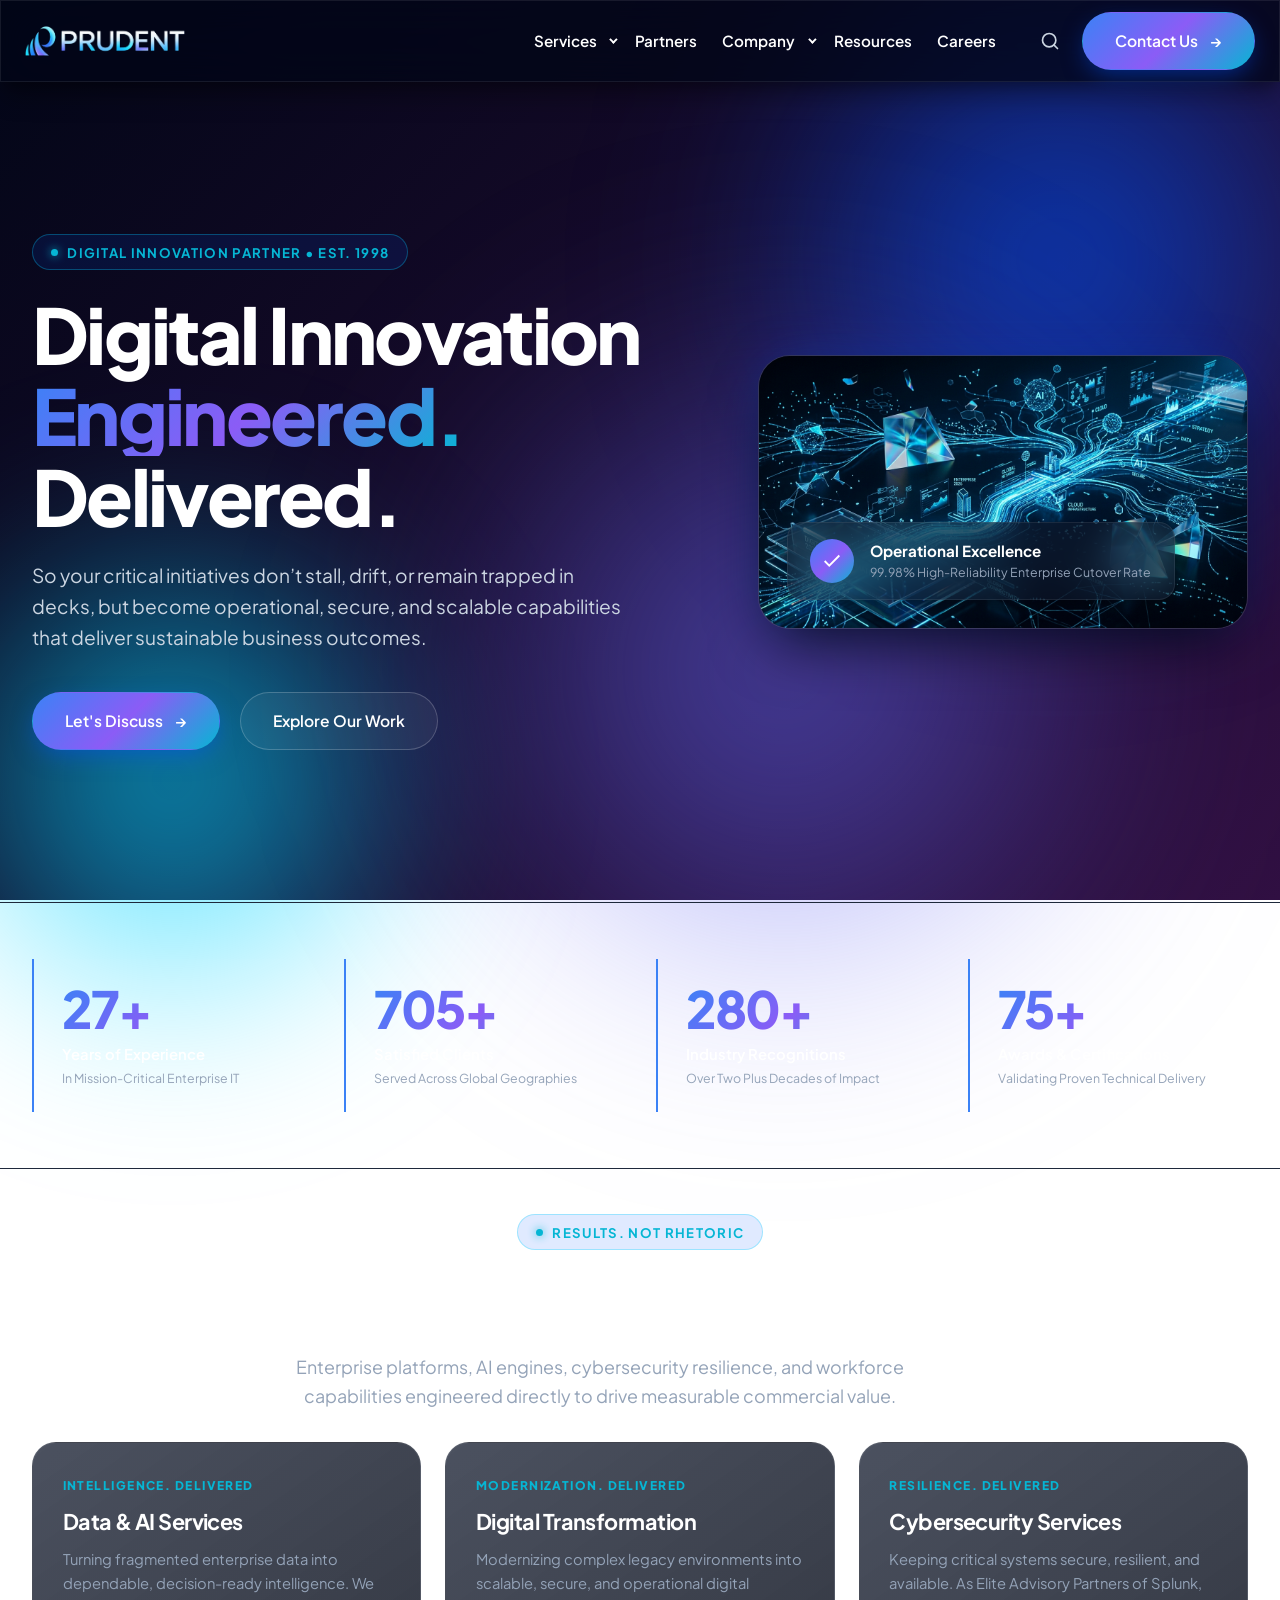
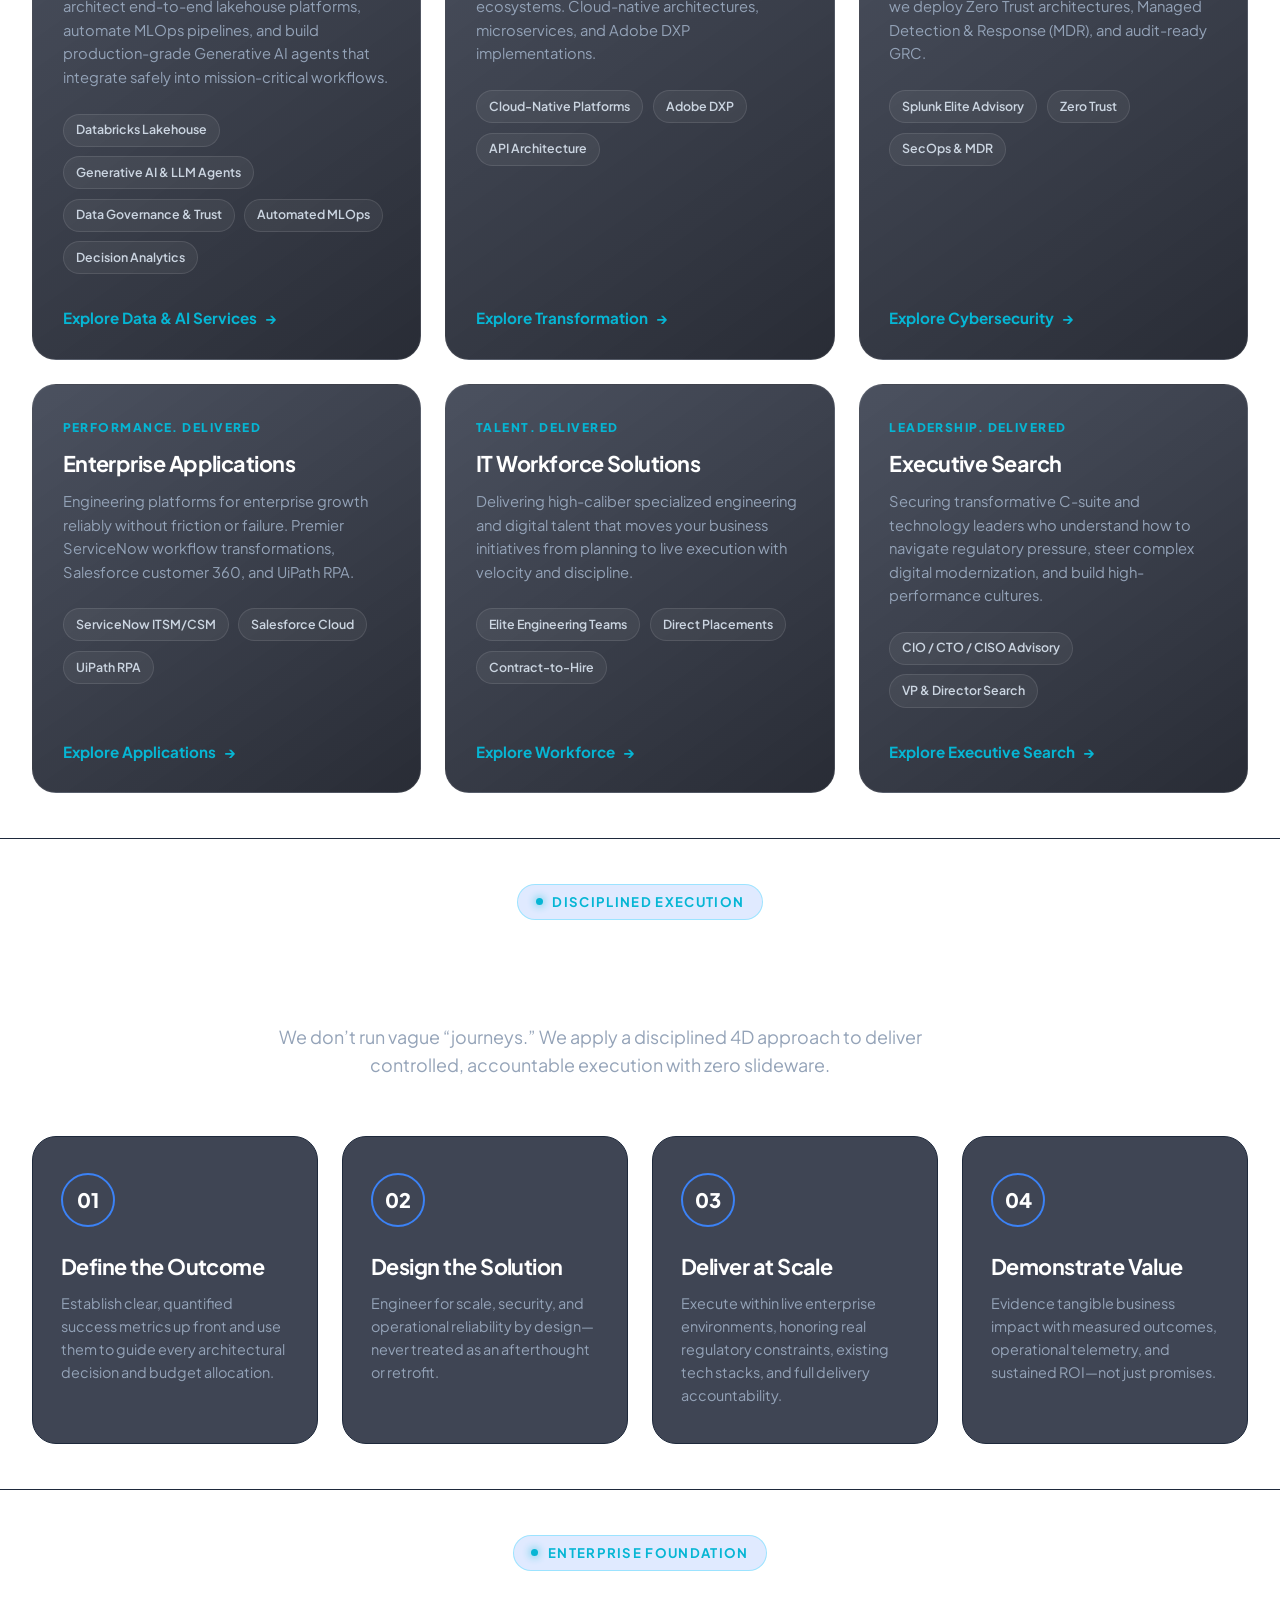
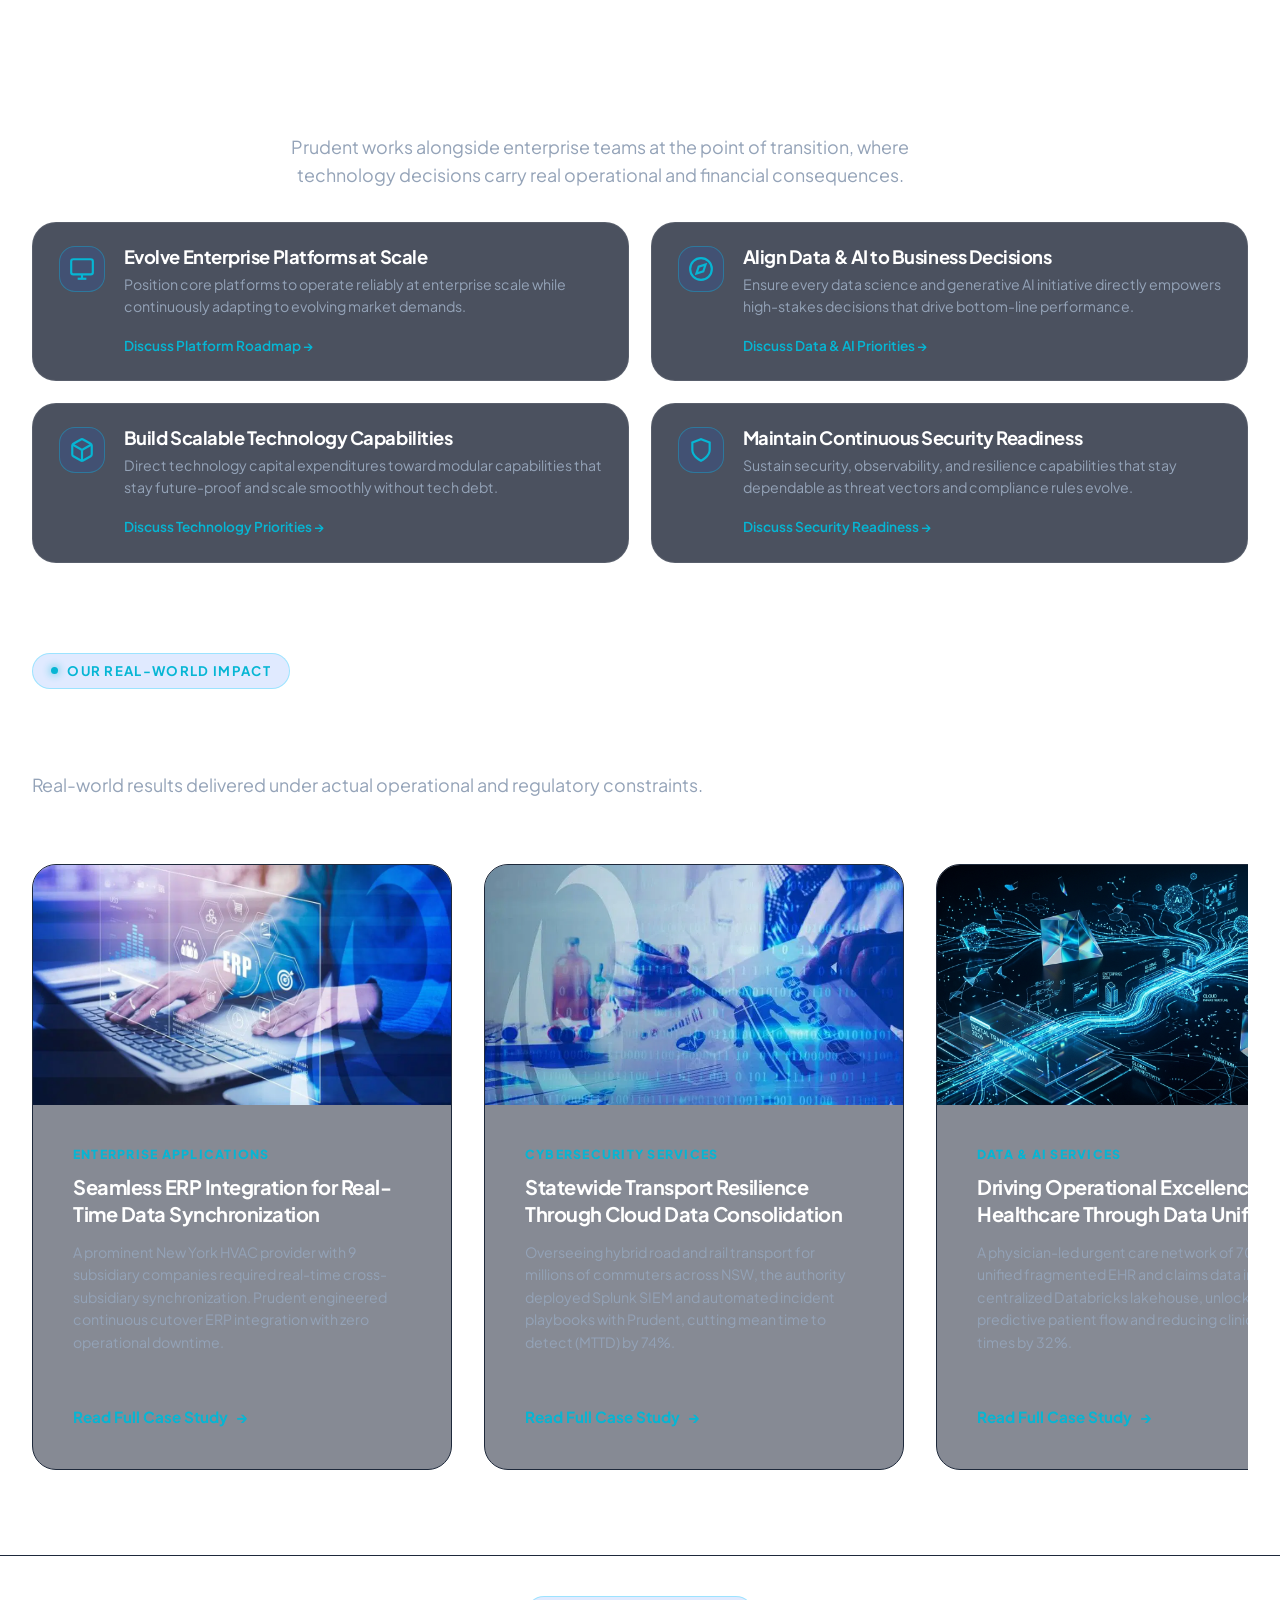
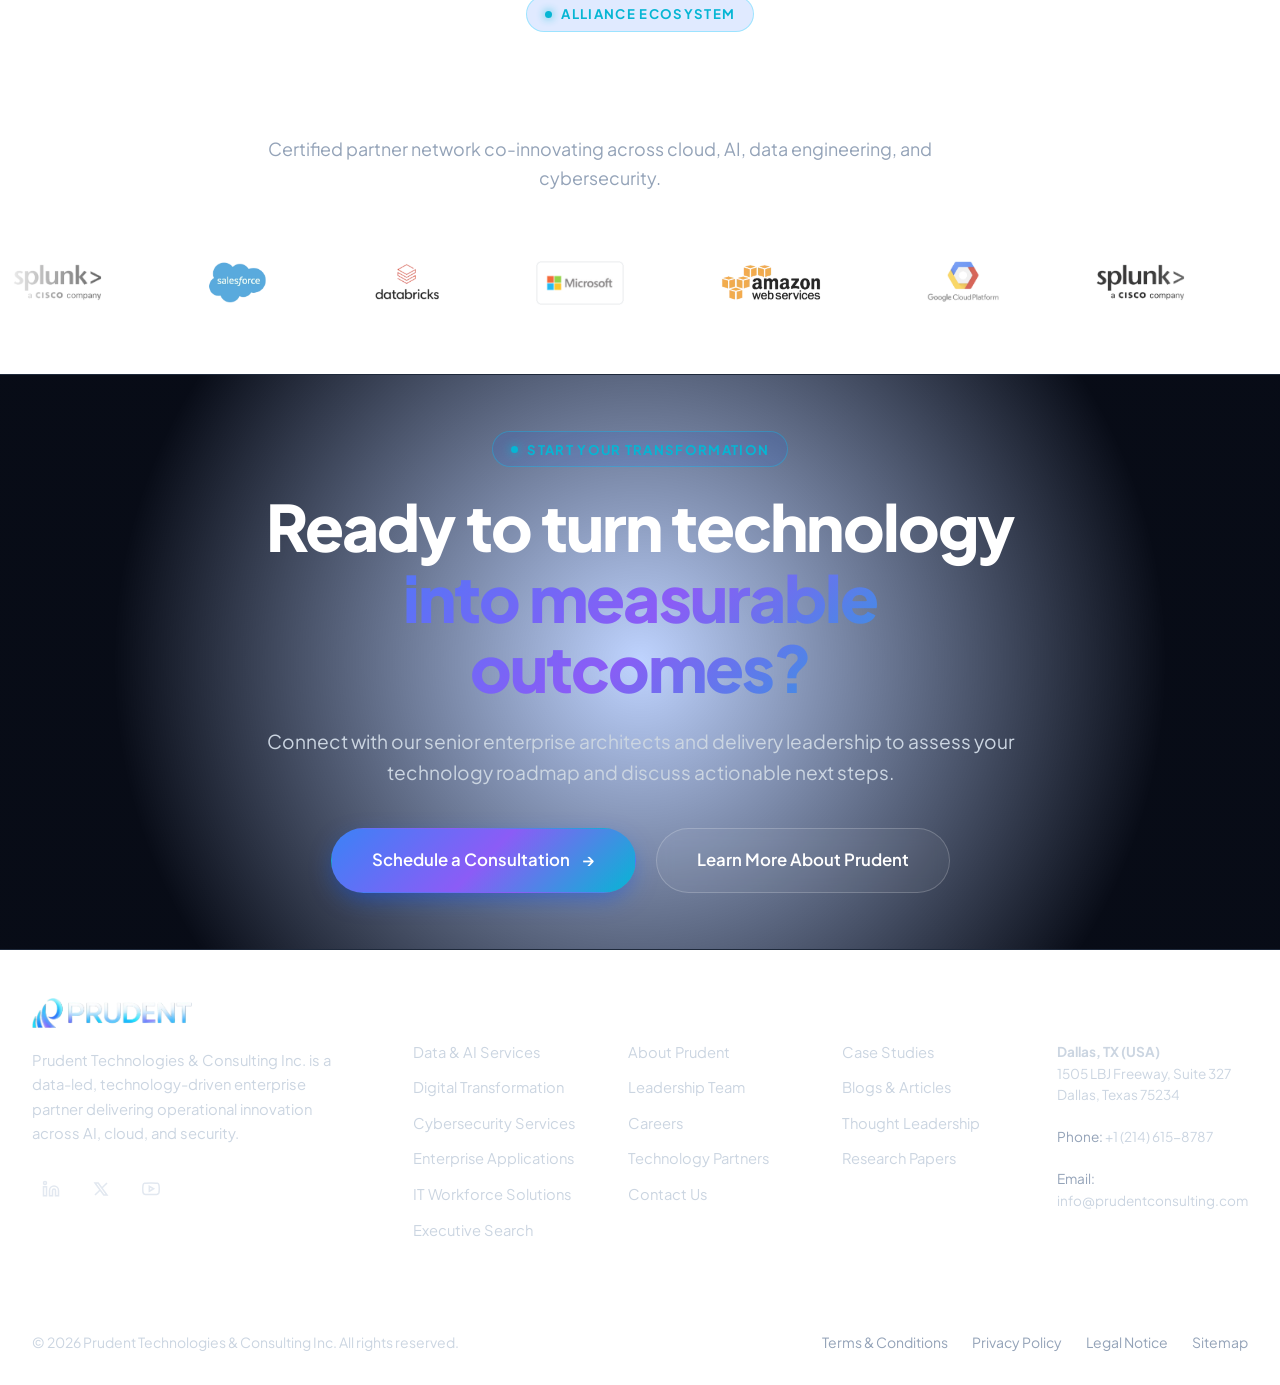
==== index.html @ d2e38973 "added filse" ====
<!DOCTYPE html>
<html lang="en">
<head>
  <meta charset="UTF-8">
  <meta name="viewport" content="width=device-width, initial-scale=1.0">
  <title>Prudent Technologies &amp; Consulting | Digital Innovation Engineered &amp; Delivered</title>
  <link rel="icon" type="image/x-icon" href="assets/images/favicon.ico">
  <meta name="description" content="Scale Data, AI, Cloud, and Cybersecurity with Prudent, your global enterprise digital innovation partner delivering operational results for 27+ years.">
  
  <!-- Stylesheets (Zero JavaScript) -->
  <link rel="stylesheet" href="css/style.css">
  <link rel="stylesheet" href="css/animations.css">
  <link rel="stylesheet" href="css/responsive.css">

</head>
<body>

  <!-- Hidden Checkbox for Mobile Navigation Toggle -->
  <input type="checkbox" id="mobile-nav-toggle" class="mobile-nav-toggle" aria-label="Toggle navigation">

  <!--
       HEADER NAVIGATION (STICKY + GLASSMORPHIC + MEGA MENUS)
       -->
  <header class="header-wrapper">
    <div class="container header-container">
      
      <!-- Brand Logo -->
      <a href="index.html" class="brand-logo" aria-label="Prudent Home">
        <img src="assets/images/prudent-logo-white.svg" alt="Prudent Technologies &amp; Consulting" width="160" height="38">
      </a>

      <!-- Desktop Nav & Mobile Drawer Container -->
      <div class="nav-menu-wrapper">
                <nav class="nav-menu" aria-label="Primary Navigation">
          <div class="nav-item nav-item-has-dropdown">
            <input type="checkbox" id="mobile-services-toggle" class="dropdown-toggle-input">
            <div class="nav-link-row">
              <a href="services.html" class="nav-link">Services</a>
              <label for="mobile-services-toggle" class="dropdown-caret-btn" aria-label="Toggle Services menu">
                <span class="caret"></span>
              </label>
            </div>
            <div class="mega-menu mega-menu-services">
              <div>
                <div class="mega-col-title">Core Disciplines</div>
                <div class="mega-list">
                  <a href="data-ai.html" class="mega-item-link">
                    <div class="mega-item-name">Data &amp; AI Services</div>
                    <div class="mega-item-desc">Decision intelligence, Databricks, and scalable GenAI.</div>
                  </a>
                  <a href="digital-transformation.html" class="mega-item-link">
                    <div class="mega-item-name">Digital Transformation</div>
                    <div class="mega-item-desc">Cloud-native engineering and modern experience platforms.</div>
                  </a>
                  <a href="cybersecurity.html" class="mega-item-link">
                    <div class="mega-item-name">Cybersecurity &amp; Resilience</div>
                    <div class="mega-item-desc">Zero Trust, MDR, and Elite Splunk Advisory.</div>
                  </a>
                </div>
              </div>

              <div>
                <div class="mega-col-title">Enterprise &amp; Talent</div>
                <div class="mega-list">
                  <a href="enterprise-applications.html" class="mega-item-link">
                    <div class="mega-item-name">Enterprise Applications</div>
                    <div class="mega-item-desc">ServiceNow, Salesforce, and UiPath RPA automation.</div>
                  </a>
                  <a href="workforce-solutions.html" class="mega-item-link">
                    <div class="mega-item-name">IT Workforce Solutions</div>
                    <div class="mega-item-desc">High-caliber specialized engineering teams.</div>
                  </a>
                  <a href="executive-search.html" class="mega-item-link">
                    <div class="mega-item-name">Executive Search</div>
                    <div class="mega-item-desc">C-suite and senior digital technology leadership.</div>
                  </a>
                </div>
              </div>

              <div>
                <div class="mega-col-title">Industry Solutions</div>
                <div class="mega-list">
                  <a href="case-studies.html" class="mega-item-link">
                    <div class="mega-item-name">Featured Case Studies</div>
                    <div class="mega-item-desc">Real-world results delivered across global enterprises.</div>
                  </a>
                </div>
              </div>
            </div>
          </div>

          <div class="nav-item">
            <a href="partners.html" class="nav-link">Partners</a>
          </div>

          <div class="nav-item nav-item-has-dropdown">
            <input type="checkbox" id="mobile-company-toggle" class="dropdown-toggle-input">
            <div class="nav-link-row">
              <a href="about.html" class="nav-link">Company</a>
              <label for="mobile-company-toggle" class="dropdown-caret-btn" aria-label="Toggle Company menu">
                <span class="caret"></span>
              </label>
            </div>
            <div class="mega-menu mega-menu-company">
              <div>
                <div class="mega-col-title">About Prudent</div>
                <div class="mega-list">
                  <a href="about.html" class="mega-item-link">
                    <div class="mega-item-name">Who We Are</div>
                      <div class="mega-item-desc">27+ years delivering digital innovation measured by outcomes.</div>
                  </a>
                  <a href="about.html#leadership" class="mega-item-link">
                    <div class="mega-item-name">Executive Leadership</div>
                      <div class="mega-item-desc">Meet the visionaries driving Prudent's global strategy.</div>
                  </a>
                </div>
              </div>
              <div>
                <div class="mega-col-title">Culture &amp; Reach</div>
                <div class="mega-list">
                  <a href="about.html#values" class="mega-item-link">
                    <div class="mega-item-name">Our Values</div>
                      <div class="mega-item-desc">Innovation, Inspire, and Impact across every engagement.</div>
                  </a>
                  <a href="about.html#locations" class="mega-item-link">
                    <div class="mega-item-name">Global Presence</div>
                      <div class="mega-item-desc">Offices in USA, India, Australia, and Singapore.</div>
                  </a>
                </div>
              </div>
            </div>
          </div>

          <div class="nav-item">
            <a href="resources.html" class="nav-link">Resources</a>
          </div>

          <div class="nav-item">
            <a href="careers.html" class="nav-link">Careers</a>
          </div>
        </nav>

        <!-- Right Side Nav Actions -->
        <div class="nav-actions">
          <a href="#search-modal" class="search-trigger-btn" aria-label="Open Search">
            <svg width="20" height="20" viewBox="0 0 24 24" fill="none" stroke="currentColor" stroke-width="2" stroke-linecap="round" stroke-linejoin="round">
              <circle cx="11" cy="11" r="8"></circle>
              <line x1="21" y1="21" x2="16.65" y2="16.65"></line>
            </svg>
          </a>
          <a href="contact.html" class="btn btn-primary">
            <span>Contact Us</span>
            <span class="arrow">&rarr;</span>
          </a>
        </div>
      </div>

      <!-- Mobile Controls (Search + Hamburger) -->
      <div class="mobile-controls">
        <a href="#search-modal" class="search-trigger-btn mobile-search-btn" aria-label="Open Search">
          <svg width="22" height="22" viewBox="0 0 24 24" fill="none" stroke="currentColor" stroke-width="2" stroke-linecap="round" stroke-linejoin="round">
            <circle cx="11" cy="11" r="8"></circle>
            <line x1="21" y1="21" x2="16.65" y2="16.65"></line>
          </svg>
        </a>
        <label for="mobile-nav-toggle" class="hamburger-label" aria-label="Open Mobile Menu">
          <span class="hamburger-bar"></span>
          <span class="hamburger-bar"></span>
          <span class="hamburger-bar"></span>
        </label>
      </div>

    </div>
  </header>

  <!--
       SEARCH OVERLAY MODAL (PURE CSS :target)
       -->
  <div id="search-modal" class="search-modal">
    <a href="#" class="search-modal-backdrop-close" aria-label="Close search"></a>
    <div class="search-modal-content">
      <a href="#" class="search-modal-close" aria-label="Close Search" title="Close Search">
        <svg viewBox="0 0 24 24" aria-hidden="true" focusable="false">
          <path d="M6 6L18 18M18 6L6 18"></path>
        </svg>
      </a>
      <div class="search-box-wrapper">
        <span class="search-icon-inside">
          <svg width="22" height="22" viewBox="0 0 24 24" fill="none" stroke="currentColor" stroke-width="2" stroke-linecap="round" stroke-linejoin="round">
            <circle cx="11" cy="11" r="8"></circle>
            <line x1="21" y1="21" x2="16.65" y2="16.65"></line>
          </svg>
        </span>
        <input type="text" class="search-input" placeholder="Search services, solutions, case studies, technologies..." autofocus>
      </div>

      <div class="search-tags-heading">Suggested Searches</div>
      <div class="search-pills">
        <a href="data-ai.html" class="search-pill">Generative AI &amp; LLMs</a>
        <a href="cybersecurity.html" class="search-pill">Zero Trust Architecture</a>
        <a href="partners.html" class="search-pill">Splunk Advisory</a>
        <a href="enterprise-applications.html" class="search-pill">ServiceNow Workflows</a>
        <a href="digital-transformation.html" class="search-pill">Cloud Modernization</a>
        <a href="partners.html" class="search-pill">Databricks Lakehouse</a>
        <a href="workforce-solutions.html" class="search-pill">Technology Staffing</a>
      </div>

      <div class="search-tags-heading">Direct Links</div>
      <div class="search-pills">
        <a href="about.html" class="search-pill">About Us</a>
        <a href="careers.html" class="search-pill">Open Roles</a>
        <a href="case-studies.html" class="search-pill">Client Case Studies</a>
        <a href="contact.html" class="search-pill">Contact Leadership</a>
      </div>
    </div>
  </div>

  <main>
    <!--
         HERO SECTION (CINEMATIC ENTERPRISE ENTRANCE)
         -->
    <section class="hero-section">
      <div class="hero-glow-1"></div>
      <div class="hero-glow-2"></div>
      <div class="hero-glow-3"></div>

      <div class="container hero-grid">
        <div class="hero-text-content">
          <div class="eyebrow-tag animate-fade-up delay-1">
            Digital Innovation Partner &bull; Est. 1998
          </div>

          <h1 class="display-title animate-fade-up delay-2 anim-fade-up">
            Digital Innovation <br>
            <span class="text-gradient">Engineered.</span> Delivered.
          </h1>

          <p class="hero-lead-text animate-fade-up delay-3">
            So your critical initiatives don’t stall, drift, or remain trapped in decks, but become operational, secure, and scalable capabilities that deliver sustainable business outcomes.
          </p>

          <div class="btn-group animate-fade-up delay-4">
            <a href="contact.html" class="btn btn-primary">
              <span>Let's Discuss</span>
              <span class="arrow">&rarr;</span>
            </a>
            <a href="case-studies.html" class="btn btn-secondary">
              <span>Explore Our Work</span>
            </a>
          </div>
        </div>

        <div class="hero-visual-frame animate-scale delay-5">
          <img src="assets/images/hero-ai-network.jpg" alt="Prudent Enterprise Digital Transformation Ecosystem" class="hero-visual-img animate-hero-bg">
          <div class="hero-badge-floating animate-float">
            <div class="hero-badge-icon">
              <svg width="22" height="22" viewBox="0 0 24 24" fill="none" stroke="currentColor" stroke-width="2">
                <polyline points="20 6 9 17 4 12"></polyline>
              </svg>
            </div>
            <div>
              <div class="hero-badge-title">Operational Excellence</div>
              <div class="hero-badge-sub">99.98% High-Reliability Enterprise Cutover Rate</div>
            </div>
          </div>
        </div>
      </div>
    </section>

    <!--
         STATISTICS & CREDIBILITY SECTION
         -->
    <section class="stats-section">
      <div class="container stats-grid">
        <div class="stat-card animate-fade-up delay-1">
          <div class="stat-number">27+</div>
          <div class="stat-label">Years of Experience</div>
          <div class="stat-sub">In Mission-Critical Enterprise IT</div>
        </div>

        <div class="stat-card animate-fade-up delay-2">
          <div class="stat-number">705+</div>
          <div class="stat-label">Satisfied Clients</div>
          <div class="stat-sub">Served Across Global Geographies</div>
        </div>

        <div class="stat-card animate-fade-up delay-3">
          <div class="stat-number">280+</div>
          <div class="stat-label">Industry Recognitions</div>
          <div class="stat-sub">Over Two Plus Decades of Impact</div>
        </div>

        <div class="stat-card animate-fade-up delay-4">
          <div class="stat-number">75+</div>
          <div class="stat-label">Awards &amp; Certifications</div>
          <div class="stat-sub">Validating Proven Technical Delivery</div>
        </div>
      </div>
    </section>

    <!--
         SERVICES BENTO SECTION ("RESULTS. NOT RHETORIC")
         -->
    <section class="section-padding services-section">
      <div class="container">
        <div class="section-header-centered">
          <div class="eyebrow-tag anim-fade-up">Results. Not Rhetoric</div>
          <h2 class="section-title anim-fade-up">What We Deliver</h2>
          <p class="section-subtitle anim-fade-up anim-delay-1">
            Enterprise platforms, AI engines, cybersecurity resilience, and workforce capabilities engineered directly to drive measurable commercial value.
          </p>
        </div>

        <div class="services-bento-grid">
          
          <article class="service-card scroll-reveal delay-1">
            <div>
              <div class="service-tag">Intelligence. Delivered</div>
              <h3 class="service-title">Data &amp; AI Services</h3>
              <p class="service-desc">
                Turning fragmented enterprise data into dependable, decision-ready intelligence. We architect end-to-end lakehouse platforms, automate MLOps pipelines, and build production-grade Generative AI agents that integrate safely into mission-critical workflows.
              </p>
              <div class="service-feature-list">
                <span class="service-pill">Databricks Lakehouse</span>
                <span class="service-pill">Generative AI &amp; LLM Agents</span>
                <span class="service-pill">Data Governance &amp; Trust</span>
                <span class="service-pill">Automated MLOps</span>
                <span class="service-pill">Decision Analytics</span>
              </div>
            </div>
            <a href="data-ai.html" class="service-link">
              <span>Explore Data &amp; AI Services</span>
              <span>&rarr;</span>
            </a>
          </article>

          <!-- Card 2: Digital Transformation -->
          <article class="service-card scroll-reveal delay-2">
            <div>
              <div class="service-tag">Modernization. Delivered</div>
              <h3 class="service-title">Digital Transformation</h3>
              <p class="service-desc">
                Modernizing complex legacy environments into scalable, secure, and operational digital ecosystems. Cloud-native architectures, microservices, and Adobe DXP implementations.
              </p>
              <div class="service-feature-list">
                <span class="service-pill">Cloud-Native Platforms</span>
                <span class="service-pill">Adobe DXP</span>
                <span class="service-pill">API Architecture</span>
              </div>
            </div>
            <a href="digital-transformation.html" class="service-link">
              <span>Explore Transformation</span>
              <span>&rarr;</span>
            </a>
          </article>

          <!-- Card 3: Cybersecurity Services -->
          <article class="service-card scroll-reveal delay-3">
            <div>
              <div class="service-tag">Resilience. Delivered</div>
              <h3 class="service-title">Cybersecurity Services</h3>
              <p class="service-desc">
                Keeping critical systems secure, resilient, and available. As Elite Advisory Partners of Splunk, we deploy Zero Trust architectures, Managed Detection &amp; Response (MDR), and audit-ready GRC.
              </p>
              <div class="service-feature-list">
                <span class="service-pill">Splunk Elite Advisory</span>
                <span class="service-pill">Zero Trust</span>
                <span class="service-pill">SecOps &amp; MDR</span>
              </div>
            </div>
            <a href="cybersecurity.html" class="service-link">
              <span>Explore Cybersecurity</span>
              <span>&rarr;</span>
            </a>
          </article>

          <!-- Card 4: Enterprise Applications -->
          <article class="service-card scroll-reveal delay-4">
            <div>
              <div class="service-tag">Performance. Delivered</div>
              <h3 class="service-title">Enterprise Applications</h3>
              <p class="service-desc">
                Engineering platforms for enterprise growth reliably without friction or failure. Premier ServiceNow workflow transformations, Salesforce customer 360, and UiPath RPA.
              </p>
              <div class="service-feature-list">
                <span class="service-pill">ServiceNow ITSM/CSM</span>
                <span class="service-pill">Salesforce Cloud</span>
                <span class="service-pill">UiPath RPA</span>
              </div>
            </div>
            <a href="enterprise-applications.html" class="service-link">
              <span>Explore Applications</span>
              <span>&rarr;</span>
            </a>
          </article>

          <!-- Card 5: IT Workforce Solutions -->
          <article class="service-card scroll-reveal delay-5">
            <div>
              <div class="service-tag">Talent. Delivered</div>
              <h3 class="service-title">IT Workforce Solutions</h3>
              <p class="service-desc">
                Delivering high-caliber specialized engineering and digital talent that moves your business initiatives from planning to live execution with velocity and discipline.
              </p>
              <div class="service-feature-list">
                <span class="service-pill">Elite Engineering Teams</span>
                <span class="service-pill">Direct Placements</span>
                <span class="service-pill">Contract-to-Hire</span>
              </div>
            </div>
            <a href="workforce-solutions.html" class="service-link">
              <span>Explore Workforce</span>
              <span>&rarr;</span>
            </a>
          </article>

          <!-- Card 6: Executive Search -->
          <article class="service-card scroll-reveal delay-6">
            <div>
              <div class="service-tag">Leadership. Delivered</div>
              <h3 class="service-title">Executive Search</h3>
              <p class="service-desc">
                Securing transformative C-suite and technology leaders who understand how to navigate regulatory pressure, steer complex digital modernization, and build high-performance cultures.
              </p>
              <div class="service-feature-list">
                <span class="service-pill">CIO / CTO / CISO Advisory</span>
                <span class="service-pill">VP &amp; Director Search</span>
              </div>
            </div>
            <a href="executive-search.html" class="service-link">
              <span>Explore Executive Search</span>
              <span>&rarr;</span>
            </a>
          </article>

        </div>
      </div>
    </section>

    <!--
         4D METHODOLOGY ("HOW WE WORK")
         -->
    <section class="section-padding methodology-section">
      <div class="container">
        <div class="section-header-centered">
          <div class="eyebrow-tag anim-fade-up">Disciplined Execution</div>
          <h2 class="section-title anim-fade-up">How We Work</h2>
          <p class="section-subtitle anim-fade-up anim-delay-1">
            We don’t run vague “journeys.” We apply a disciplined 4D approach to deliver controlled, accountable execution with zero slideware.
          </p>
        </div>

        <div class="methodology-container">

          <div class="method-card scroll-reveal delay-1">
            <div class="method-step-num">01</div>
            <h3 class="method-title">Define the Outcome</h3>
            <p class="method-desc">
              Establish clear, quantified success metrics up front and use them to guide every architectural decision and budget allocation.
            </p>
          </div>

          <div class="method-card scroll-reveal delay-2">
            <div class="method-step-num">02</div>
            <h3 class="method-title">Design the Solution</h3>
            <p class="method-desc">
              Engineer for scale, security, and operational reliability by design—never treated as an afterthought or retrofit.
            </p>
          </div>

          <div class="method-card scroll-reveal delay-3">
            <div class="method-step-num">03</div>
            <h3 class="method-title">Deliver at Scale</h3>
            <p class="method-desc">
              Execute within live enterprise environments, honoring real regulatory constraints, existing tech stacks, and full delivery accountability.
            </p>
          </div>

          <div class="method-card scroll-reveal delay-4">
            <div class="method-step-num">04</div>
            <h3 class="method-title">Demonstrate Value</h3>
            <p class="method-desc">
              Evidence tangible business impact with measured outcomes, operational telemetry, and sustained ROI—not just promises.
            </p>
          </div>
        </div>
      </div>
    </section>

    <!--
         WHO WE ARE / STRATEGIC CAPABILITIES
         -->
    <section class="section-padding pillars-section">
      <div class="container">
        <div class="section-header-centered">
          <div class="eyebrow-tag anim-fade-up">Enterprise Foundation</div>
          <h2 class="section-title anim-fade-up">Technology That Moves Business Forward</h2>
          <p class="section-subtitle anim-fade-up anim-delay-1">
            Prudent works alongside enterprise teams at the point of transition, where technology decisions carry real operational and financial consequences.
          </p>
        </div>

        <div class="pillars-grid">
          <div class="pillar-card scroll-reveal delay-1">
            <div class="pillar-icon-box anim-float">
              <svg width="26" height="26" viewBox="0 0 24 24" fill="none" stroke="currentColor" stroke-width="2">
                <rect x="2" y="3" width="20" height="14" rx="2" ry="2"></rect>
                <line x1="8" y1="21" x2="16" y2="21"></line>
                <line x1="12" y1="17" x2="12" y2="21"></line>
              </svg>
            </div>
            <div class="pillar-content">
              <h3>Evolve Enterprise Platforms at Scale</h3>
              <p>Position core platforms to operate reliably at enterprise scale while continuously adapting to evolving market demands.</p>
              <a href="enterprise-applications.html" class="pillar-link">Discuss Platform Roadmap &rarr;</a>
            </div>
          </div>

          <div class="pillar-card scroll-reveal delay-2">
            <div class="pillar-icon-box anim-float">
              <svg width="26" height="26" viewBox="0 0 24 24" fill="none" stroke="currentColor" stroke-width="2">
                <circle cx="12" cy="12" r="10"></circle>
                <polygon points="16.24 7.76 14.12 14.12 7.76 16.24 9.88 9.88 16.24 7.76"></polygon>
              </svg>
            </div>
            <div class="pillar-content">
              <h3>Align Data &amp; AI to Business Decisions</h3>
              <p>Ensure every data science and generative AI initiative directly empowers high-stakes decisions that drive bottom-line performance.</p>
              <a href="data-ai.html" class="pillar-link">Discuss Data &amp; AI Priorities &rarr;</a>
            </div>
          </div>

          <div class="pillar-card scroll-reveal delay-3">
            <div class="pillar-icon-box anim-float">
              <svg width="26" height="26" viewBox="0 0 24 24" fill="none" stroke="currentColor" stroke-width="2">
                <path d="M21 16V8a2 2 0 0 0-1-1.73l-7-4a2 2 0 0 0-2 0l-7 4A2 2 0 0 0 3 8v8a2 2 0 0 0 1 1.73l7 4a2 2 0 0 0 2 0l7-4A2 2 0 0 0 21 16z"></path>
                <polyline points="3.27 6.96 12 12.01 20.73 6.96"></polyline>
                <line x1="12" y1="22.08" x2="12" y2="12"></line>
              </svg>
            </div>
            <div class="pillar-content">
              <h3>Build Scalable Technology Capabilities</h3>
              <p>Direct technology capital expenditures toward modular capabilities that stay future-proof and scale smoothly without tech debt.</p>
              <a href="digital-transformation.html" class="pillar-link">Discuss Technology Priorities &rarr;</a>
            </div>
          </div>

          <div class="pillar-card scroll-reveal delay-4">
            <div class="pillar-icon-box anim-float">
              <svg width="26" height="26" viewBox="0 0 24 24" fill="none" stroke="currentColor" stroke-width="2">
                <path d="M12 22s8-4 8-10V5l-8-3-8 3v7c0 6 8 10 8 10z"></path>
              </svg>
            </div>
            <div class="pillar-content">
              <h3>Maintain Continuous Security Readiness</h3>
              <p>Sustain security, observability, and resilience capabilities that stay dependable as threat vectors and compliance rules evolve.</p>
              <a href="cybersecurity.html" class="pillar-link">Discuss Security Readiness &rarr;</a>
            </div>
          </div>
        </div>

      </div>
    </section>

    <!--
         CASE STUDIES (PURE CSS HORIZONTAL SCROLL-SNAP CAROUSEL)
         -->
    <section class="section-padding case-studies-section">
      <div class="container">
        <div class="section-header-split">
          <div>
            <div class="eyebrow-tag anim-fade-up">Our Real-World Impact</div>
            <h2 class="section-title anim-fade-up mb-0" >Featured Case Studies</h2>
            <p class="section-subtitle anim-fade-up anim-delay-1">Real-world results delivered under actual operational and regulatory constraints.</p>
          </div>
          <a href="case-studies.html" class="btn btn-secondary">
            <span>View All Case Studies</span>
            <span>&rarr;</span>
          </a>
        </div>

        <!-- Horizontal Scroll-Snap Carousel Container -->
        <div class="case-studies-carousel" tabindex="0" role="region" aria-label="Featured Case Studies Carousel">
          <div class="marquee-track marquee-track-slow" >
            <!-- Case Study 1 -->
            <article class="case-card">
              <div class="case-card-img-wrap">
                <img src="assets/images/cases/case-enterprise.png" alt="ERP Integration" class="case-card-img">
              </div>
              <div class="case-card-body">
                <span class="case-category">Enterprise Applications</span>
                <h3 class="case-title">Seamless ERP Integration for Real-Time Data Synchronization</h3>
                <p class="case-desc">
                  A prominent New York HVAC provider with 9 subsidiary companies required real-time cross-subsidiary synchronization. Prudent engineered continuous cutover ERP integration with zero operational downtime.
                </p>
                <a href="case-studies.html#erp" class="service-link">
                  <span>Read Full Case Study</span>
                  <span>&rarr;</span>
                </a>
              </div>
            </article>

            <!-- Case Study 2 -->
            <article class="case-card">
              <div class="case-card-img-wrap">
                <img src="assets/images/cases/case-cybersecurity.png" alt="Cybersecurity Transport Resilience" class="case-card-img">
              </div>
              <div class="case-card-body">
                <span class="case-category">Cybersecurity Services</span>
                <h3 class="case-title">Statewide Transport Resilience Through Cloud Data Consolidation</h3>
                <p class="case-desc">
                  Overseeing hybrid road and rail transport for millions of commuters across NSW, the authority deployed Splunk SIEM and automated incident playbooks with Prudent, cutting mean time to detect (MTTD) by 74%.
                </p>
                <a href="case-studies.html#transport" class="service-link">
                  <span>Read Full Case Study</span>
                  <span>&rarr;</span>
                </a>
              </div>
            </article>

            <!-- Case Study 3 -->
            <article class="case-card">
              <div class="case-card-img-wrap">
                <img src="assets/images/hero-ai-network.jpg" alt="Healthcare Data Analytics" class="case-card-img">
              </div>
              <div class="case-card-body">
                <span class="case-category">Data &amp; AI Services</span>
                <h3 class="case-title">Driving Operational Excellence in Healthcare Through Data Unification</h3>
                <p class="case-desc">
                  A physician-led urgent care network of 70+ clinics unified fragmented EHR and claims data into a centralized Databricks lakehouse, unlocking predictive patient flow and reducing clinical wait times by 32%.
                </p>
                <a href="case-studies.html#healthcare" class="service-link">
                  <span>Read Full Case Study</span>
                  <span>&rarr;</span>
                </a>
              </div>
            </article>

            <!-- Case Study 4 -->
            <article class="case-card">
              <div class="case-card-img-wrap">
                <img src="assets/images/cases/case-workforce.png" alt="Workforce Surge" class="case-card-img">
              </div>
              <div class="case-card-body">
                <span class="case-category">IT Workforce Solutions</span>
                <h3 class="case-title">Meeting Rapid Scale Demand with Precision Hiring for Global Marketing SaaS</h3>
                <p class="case-desc">
                  When a global SaaS player experienced exponential demand, Prudent mobilized 45+ senior full-stack cloud and AI engineers in under 6 weeks, sustaining feature rollout cadence without compromise.
                </p>
                <a href="case-studies.html#workforce" class="service-link">
                  <span>Read Full Case Study</span>
                  <span>&rarr;</span>
                </a>
              </div>
            </article>

            <!-- DUPLICATED SET FOR INFINITE SCROLL -->
            <!-- Case Study 1 -->
            <article class="case-card" aria-hidden="true">
              <div class="case-card-img-wrap">
                <img src="assets/images/cases/case-enterprise.png" alt="ERP Integration" class="case-card-img">
              </div>
              <div class="case-card-body">
                <span class="case-category">Enterprise Applications</span>
                <h3 class="case-title">Seamless ERP Integration for Real-Time Data Synchronization</h3>
                <p class="case-desc">
                  A prominent New York HVAC provider with 9 subsidiary companies required real-time cross-subsidiary synchronization. Prudent engineered continuous cutover ERP integration with zero operational downtime.
                </p>
                <a href="case-studies.html#erp" class="service-link" tabindex="-1">
                  <span>Read Full Case Study</span>
                  <span>&rarr;</span>
                </a>
              </div>
            </article>

            <!-- Case Study 2 -->
            <article class="case-card" aria-hidden="true">
              <div class="case-card-img-wrap">
                <img src="assets/images/cases/case-cybersecurity.png" alt="Cybersecurity Transport Resilience" class="case-card-img">
              </div>
              <div class="case-card-body">
                <span class="case-category">Cybersecurity Services</span>
                <h3 class="case-title">Statewide Transport Resilience Through Cloud Data Consolidation</h3>
                <p class="case-desc">
                  Overseeing hybrid road and rail transport for millions of commuters across NSW, the authority deployed Splunk SIEM and automated incident playbooks with Prudent, cutting mean time to detect (MTTD) by 74%.
                </p>
                <a href="case-studies.html#transport" class="service-link" tabindex="-1">
                  <span>Read Full Case Study</span>
                  <span>&rarr;</span>
                </a>
              </div>
            </article>

            <!-- Case Study 3 -->
            <article class="case-card" aria-hidden="true">
              <div class="case-card-img-wrap">
                <img src="assets/images/hero-ai-network.jpg" alt="Healthcare Data Analytics" class="case-card-img">
              </div>
              <div class="case-card-body">
                <span class="case-category">Data &amp; AI Services</span>
                <h3 class="case-title">Driving Operational Excellence in Healthcare Through Data Unification</h3>
                <p class="case-desc">
                  A physician-led urgent care network of 70+ clinics unified fragmented EHR and claims data into a centralized Databricks lakehouse, unlocking predictive patient flow and reducing clinical wait times by 32%.
                </p>
                <a href="case-studies.html#healthcare" class="service-link" tabindex="-1">
                  <span>Read Full Case Study</span>
                  <span>&rarr;</span>
                </a>
              </div>
            </article>

            <!-- Case Study 4 -->
            <article class="case-card" aria-hidden="true">
              <div class="case-card-img-wrap">
                <img src="assets/images/cases/case-workforce.png" alt="Workforce Surge" class="case-card-img">
              </div>
              <div class="case-card-body">
                <span class="case-category">IT Workforce Solutions</span>
                <h3 class="case-title">Meeting Rapid Scale Demand with Precision Hiring for Global Marketing SaaS</h3>
                <p class="case-desc">
                  When a global SaaS player experienced exponential demand, Prudent mobilized 45+ senior full-stack cloud and AI engineers in under 6 weeks, sustaining feature rollout cadence without compromise.
                </p>
                <a href="case-studies.html#workforce" class="service-link" tabindex="-1">
                  <span>Read Full Case Study</span>
                  <span>&rarr;</span>
                </a>
              </div>
            </article>
          </div>

        </div>
      </div>
    </section>

    <section class="partners-section">
      <div class="container">
        <div class="section-header-centered mb-25rem">
          <div class="eyebrow-tag anim-fade-up">Alliance Ecosystem</div>
          <h2 class="section-title anim-fade-up">Strategic Technology Alliances</h2>
          <p class="section-subtitle anim-fade-up anim-delay-1">
            Certified partner network co-innovating across cloud, AI, data engineering, and cybersecurity.
          </p>
        </div>
      </div>

      <div class="partners-marquee-container">
        <div class="partners-marquee-track">
          <div class="partner-marquee-logo">
            <img src="assets/images/partners/partner-splunk.png" alt="Splunk">
          </div>
          <div class="partner-marquee-logo">
            <img src="assets/images/partners/partner-salesforce.png" alt="Salesforce">
          </div>
          <div class="partner-marquee-logo">
            <img src="assets/images/partners/partner-databricks.png" alt="Databricks">
          </div>
          <div class="partner-marquee-logo">
            <img src="assets/images/partners/partner-microsoft.png" alt="Microsoft Azure">
          </div>
          <div class="partner-marquee-logo">
            <img src="assets/images/partners/partner-aws.png" alt="Amazon Web Services">
          </div>
          <div class="partner-marquee-logo">
            <img src="assets/images/partners/partner-googlecloud.png" alt="Google Cloud">
          </div>
          

          <div class="partner-marquee-logo">
            <img src="assets/images/partners/partner-splunk.png" alt="Splunk">
          </div>
          <div class="partner-marquee-logo">
            <img src="assets/images/partners/partner-salesforce.png" alt="Salesforce">
          </div>
          <div class="partner-marquee-logo">
            <img src="assets/images/partners/partner-databricks.png" alt="Databricks">
          </div>
          <div class="partner-marquee-logo">
            <img src="assets/images/partners/partner-microsoft.png" alt="Microsoft Azure">
          </div>
          <div class="partner-marquee-logo">
            <img src="assets/images/partners/partner-aws.png" alt="Amazon Web Services">
          </div>
          <div class="partner-marquee-logo">
            <img src="assets/images/partners/partner-googlecloud.png" alt="Google Cloud">
          </div>
          
          <div class="partner-marquee-logo" aria-hidden="true">
            <img src="assets/images/partners/partner-splunk.png" alt="Splunk">
          </div>
          <div class="partner-marquee-logo" aria-hidden="true">
            <img src="assets/images/partners/partner-salesforce.png" alt="Salesforce">
          </div>
          <div class="partner-marquee-logo" aria-hidden="true">
            <img src="assets/images/partners/partner-databricks.png" alt="Databricks">
          </div>
          <div class="partner-marquee-logo" aria-hidden="true">
            <img src="assets/images/partners/partner-microsoft.png" alt="Microsoft Azure">
          </div>
          <div class="partner-marquee-logo" aria-hidden="true">
            <img src="assets/images/partners/partner-aws.png" alt="Amazon Web Services">
          </div>
          <div class="partner-marquee-logo" aria-hidden="true">
            <img src="assets/images/partners/partner-googlecloud.png" alt="Google Cloud">
          </div>
          

          <div class="partner-marquee-logo" aria-hidden="true">
            <img src="assets/images/partners/partner-splunk.png" alt="Splunk">
          </div>
          <div class="partner-marquee-logo" aria-hidden="true">
            <img src="assets/images/partners/partner-salesforce.png" alt="Salesforce">
          </div>
          <div class="partner-marquee-logo" aria-hidden="true">
            <img src="assets/images/partners/partner-databricks.png" alt="Databricks">
          </div>
          <div class="partner-marquee-logo" aria-hidden="true">
            <img src="assets/images/partners/partner-microsoft.png" alt="Microsoft Azure">
          </div>
          <div class="partner-marquee-logo" aria-hidden="true">
            <img src="assets/images/partners/partner-aws.png" alt="Amazon Web Services">
          </div>
          <div class="partner-marquee-logo" aria-hidden="true">
            <img src="assets/images/partners/partner-googlecloud.png" alt="Google Cloud">
          </div>
      </div>
    </section>

    
    

    <!--GIANT FINAL CTA-->
    <section class="cta-section">
      <div class="container cta-box">
        <div class="eyebrow-tag anim-fade-up">Start Your Transformation</div>
        <h2 class="cta-heading">
          Ready to turn technology <br>
          <span class="text-gradient">into measurable outcomes?</span>
        </h2>
        <p class="cta-subtext">
          Connect with our senior enterprise architects and delivery leadership to assess your technology roadmap and discuss actionable next steps.
        </p>
        <div class="btn-group btn-group-center" >
          <a href="contact.html" class="btn btn-primary btn-hero-lg" >
            <span>Schedule a Consultation</span>
            <span class="arrow">&rarr;</span>
          </a>
          <a href="about.html" class="btn btn-secondary btn-hero-lg" >
            <span>Learn More About Prudent</span>
          </a>
        </div>
      </div>
    </section>

  </main>

  <!--
       ENTERPRISE FOOTER
       -->
  <footer class="footer-wrapper">
    <div class="container">
      <div class="footer-grid">
        
        <!-- Brand & Description -->
        <div class="footer-brand">
          <a href="index.html" aria-label="Prudent Home">
            <img src="assets/images/prudent-logo-white.svg" alt="Prudent" width="160" height="38">
          </a>
          <p>
            Prudent Technologies &amp; Consulting Inc. is a data-led, technology-driven enterprise partner delivering operational innovation across AI, cloud, and security.
          </p>
          <div class="footer-social-links">
            <a href="https://www.linkedin.com/company/prudent-technologies-and-consulting-inc/" target="_blank" rel="noopener noreferrer" class="footer-social-btn" aria-label="LinkedIn">
              <svg width="18" height="18" viewBox="0 0 24 24" fill="none" stroke="currentColor" stroke-width="2"><path d="M16 8a6 6 0 0 1 6 6v7h-4v-7a2 2 0 0 0-2-2 2 2 0 0 0-2 2v7h-4v-7a6 6 0 0 1 6-6z"></path><rect x="2" y="9" width="4" height="12"></rect><circle cx="4" cy="4" r="2"></circle></svg>
            </a>
            <a href="https://x.com/Prudent_USA/" target="_blank" rel="noopener noreferrer" class="footer-social-btn" aria-label="X / Twitter">
              <svg width="18" height="18" viewBox="0 0 24 24" fill="none" stroke="currentColor" stroke-width="2"><path d="M4 4l11.733 16h4.267l-11.733 -16z"></path><path d="M4 20l6.768 -6.768m2.46 -2.46l6.772 -6.772"></path></svg>
            </a>
            <a href="https://www.youtube.com/@PrudentTechnologiesConsulting/" target="_blank" rel="noopener noreferrer" class="footer-social-btn" aria-label="YouTube">
              <svg width="18" height="18" viewBox="0 0 24 24" fill="none" stroke="currentColor" stroke-width="2"><path d="M22.54 6.42a2.78 2.78 0 0 0-1.94-2C18.88 4 12 4 12 4s-6.88 0-8.6.46a2.78 2.78 0 0 0-1.94 2A29 29 0 0 0 1 11.75a29 29 0 0 0 .46 5.33A2.78 2.78 0 0 0 3.4 19c1.72.46 8.6.46 8.6.46s6.88 0 8.6-.46a2.78 2.78 0 0 0 1.94-2 29 29 0 0 0 .46-5.25 29 29 0 0 0-.46-5.33z"></path><polygon points="9.75 15.02 15.5 11.75 9.75 8.48 9.75 15.02"></polygon></svg>
            </a>
          </div>
        </div>

        <!-- Col 1: Services -->
        <div>
          <div class="footer-col-title">Services</div>
          <div class="footer-links-list">
            <a href="data-ai.html" class="footer-link">Data &amp; AI Services</a>
            <a href="digital-transformation.html" class="footer-link">Digital Transformation</a>
            <a href="cybersecurity.html" class="footer-link">Cybersecurity Services</a>
            <a href="enterprise-applications.html" class="footer-link">Enterprise Applications</a>
            <a href="workforce-solutions.html" class="footer-link">IT Workforce Solutions</a>
            <a href="executive-search.html" class="footer-link">Executive Search</a>
          </div>
        </div>

        <!-- Col 2: Company -->
        <div>
          <div class="footer-col-title">Company</div>
          <div class="footer-links-list">
            <a href="about.html" class="footer-link">About Prudent</a>
            <a href="about.html#leadership" class="footer-link">Leadership Team</a>
            <a href="careers.html" class="footer-link">Careers</a>
            <a href="partners.html" class="footer-link">Technology Partners</a>
            <a href="contact.html" class="footer-link">Contact Us</a>
          </div>
        </div>

        <!-- Col 3: Resources -->
        <div>
          <div class="footer-col-title">Resources</div>
          <div class="footer-links-list">
            <a href="case-studies.html" class="footer-link">Case Studies</a>
            <a href="resources.html" class="footer-link">Blogs &amp; Articles</a>
            <a href="resources.html#insights" class="footer-link">Thought Leadership</a>
            <a href="resources.html#whitepapers" class="footer-link">Research Papers</a>
          </div>
        </div>

        <!-- Col 4: Global HQ -->
        <div>
          <div class="footer-col-title">Headquarters</div>
          <div class="footer-links-list footer-contact-info" >
            <p class="footer-company-name">
              <a href="https://maps.app.goo.gl/bRKtYPuZdha2ME969" class="foot-add"><strong>Dallas, TX (USA)</strong><br>
              1505 LBJ Freeway, Suite 327<br>
              Dallas, Texas 75234</a>
            </p>
            <p class="footer-address-text">
              Phone: <a href="tel:+12146158787" class="foot-add" >+1 (214) 615-8787</a><br>
            </p>
            <p class="email footer-email-text" >
              Email: <a href="mailto:info@prudentconsulting.com" class="foot-add">info@prudentconsulting.com</a>
            </p>
          </div>
        </div>

      </div>

      <!-- Footer Bottom -->
      <div class="footer-bottom">
        <div>
          &copy; 2026 Prudent Technologies &amp; Consulting Inc. All rights reserved.
        </div>
        <div class="footer-legal-links">
          <a href="contact.html">Terms &amp; Conditions</a>
          <a href="contact.html">Privacy Policy</a>
          <a href="contact.html">Legal Notice</a>
          <a href="contact.html">Sitemap</a>
        </div>
      </div>
    </div>
  </footer>

<div id="contact-modal" class="contact-modal-overlay" role="dialog" aria-modal="true" aria-labelledby="modal-title">
    <a href="#" class="contact-modal-backdrop-close" aria-label="Close modal"></a>
    <div class="contact-modal-card">
      <a href="#" class="contact-modal-close" aria-label="Close modal">&times;</a>
      <div class="contact-modal-header">
        <div class="eyebrow-tag">Direct Enterprise Advisory</div>
        <h2 id="modal-title" class="contact-modal-title">Schedule a Consultation</h2>
        <p class="contact-modal-desc">Speak directly with our senior enterprise practice leadership. Complete the form below and we will connect within one business day.</p>
      </div>
      <form class="contact-modal-form" action="#thanks-modal" onsubmit="event.preventDefault(); window.location.hash = 'thanks-modal'; this.reset();">
        <div class="contact-modal-grid">
          <div class="contact-modal-field">
            <label class="contact-modal-label" for="modal-fullName">Full Name *</label>
            <input class="contact-modal-input" id="modal-fullName" name="fullName" type="text" placeholder="Enter full name" required pattern="^[a-zA-Z\s\.\-']{2,60}$" title="Please enter your full name (minimum 2 characters, letters only)">
          </div>
          <div class="contact-modal-field">
            <label class="contact-modal-label" for="modal-company">Company Name *</label>
            <input class="contact-modal-input" id="modal-company" name="company" type="text" placeholder="Company or organization" required pattern=".{2,100}" title="Please enter your company or organization name (minimum 2 characters)">
          </div>
          <div class="contact-modal-field">
            <label class="contact-modal-label" for="modal-email">Work Email *</label>
            <input class="contact-modal-input" id="modal-email" name="email" type="email" placeholder="name@enterprise.com" required pattern="^[a-zA-Z0-9._%+\-]+@[a-zA-Z0-9.\-]+\.[a-zA-Z]{2,}$" title="Please enter a valid work email address (e.g. name@enterprise.com)">
          </div>
          <div class="contact-modal-field">
            <label class="contact-modal-label" for="modal-phone">Phone Number</label>
            <input class="contact-modal-input" id="modal-phone" name="phone" type="tel" placeholder="+1 (000) 000-0000" pattern="[0-9+() \.\-]{7,20}" title="Please enter a valid phone number (minimum 7 digits, digits and symbols allowed)">
          </div>
          <div class="contact-modal-field contact-modal-full">
            <label class="contact-modal-label" for="modal-service">Service Discipline *</label>
            <select class="contact-modal-input" id="modal-service" name="service" required title="Please select a discipline">
              <option value="">Select a discipline</option>
              <option value="Data &amp; AI Services">Data &amp; AI Services</option>
              <option value="Digital Transformation">Digital Transformation</option>
              <option value="Cybersecurity">Cybersecurity &amp; Resilience</option>
              <option value="Enterprise Applications">Enterprise Applications</option>
              <option value="IT Workforce Solutions">IT Workforce Solutions</option>
              <option value="Executive Search">Executive Search</option>
            </select>
          </div>
          <div class="contact-modal-field contact-modal-full">
            <label class="contact-modal-label" for="modal-requirement">Requirement Overview</label>
            <textarea class="contact-modal-input contact-modal-textarea" id="modal-requirement" name="requirement" rows="3" placeholder="Briefly describe your business challenge or architectural initiative..."></textarea>
          </div>
        </div>
        <button class="contact-modal-btn" type="submit">
          <span>Schedule Consultation</span>
          <span>&rarr;</span>
        </button>
      </form>
    </div>
  </div>
  <div id="thanks-modal" class="thanks-modal-overlay" role="dialog" aria-modal="true" aria-labelledby="thanks-modal-title">
    <a href="#" class="thanks-modal-backdrop-close" aria-label="Close modal"></a>
    <div class="thanks-modal-card">
      <a href="#" class="thanks-modal-close" aria-label="Close modal">&times;</a>
      <div class="thanks-modal-icon-wrap">
        <svg class="thanks-modal-check-icon" viewBox="0 0 24 24" fill="none" stroke="currentColor" stroke-width="2.5" stroke-linecap="round" stroke-linejoin="round">
          <polyline points="20 6 9 17 4 12"></polyline>
        </svg>
      </div>
      <div class="eyebrow-tag">Submission Received</div>
      <h2 id="thanks-modal-title" class="thanks-modal-title">Thanks for Submitting!</h2>
      <p class="thanks-modal-desc">
        Your message has been successfully received by our enterprise solutions leadership. A senior director or practice lead will review your submission and reach out within one business day.
      </p>
      <div class="thanks-modal-actions">
        <a href="#" class="btn btn-primary thanks-modal-done-btn">
          <span>Close &amp; Continue</span>
          <span class="arrow">&rarr;</span>
        </a>
      </div>
    </div>
  </div>
</body>
</html>
---- css/style.css ----
@import url('https://fonts.googleapis.com/css2?family=Plus+Jakarta+Sans:ital,wght@0,300;0,400;0,500;0,600;0,700;0,800;1,400&family=Inter:wght@300;400;500;600;700&display=swap');

/* 
   01. VARIABLES & DESIGN TOKENS
    */
:root {
  /* Brand Core Colors */
  --prudent-blue: #3B82F6;
  --prudent-blue-hover: #2563EB;
  --prudent-blue-light: #DBEAFE;
  --prudent-cyan: #06B6D4;
  --prudent-cyan-glow: rgba(6, 182, 212, 0.5);
  --prudent-navy: #0F172A;
  --prudent-obsidian: #020617;
  --prudent-slate: #1E293B;
  --prudent-slate-light: #334155;
  
  /* Accents */
  --accent-purple: #8B5CF6;
  --accent-emerald: #10B981;
  --accent-amber: #F59E0B;
  
  /* Text Colors */
  --text-white: #FFFFFF;
  --text-light: #F8FAFC;
  --text-muted: #94A3B8;
  --text-dark: #0F172A;
  --text-body: #64748B;
  
  /* Backgrounds */
  --bg-dark: transparent;
  --bg-dark-surface: rgba(15, 23, 42, 0.4);
  --bg-card: rgba(15, 23, 42, 0.5);
  --bg-card-hover: rgba(30, 41, 59, 0.7);
  --bg-light: transparent;
  --bg-light-surface: rgba(255, 255, 255, 0.05);
  --bg-light-card: rgba(255, 255, 255, 0.1);
  
  /* Glassmorphism & Borders */
  --glass-bg: rgba(2, 6, 23, 0.75);
  --glass-border: rgba(255, 255, 255, 0.08);
  --glass-border-hover: rgba(6, 182, 212, 0.4);
  --border-light: #E2E8F0;
  --border-dark: #1E293B;
  
  /* Gradients */
  --gradient-brand: linear-gradient(135deg, #3B82F6 0%, #8B5CF6 50%, #06B6D4 100%);
  --gradient-glow: linear-gradient(135deg, rgba(59, 130, 246, 0.4) 0%, rgba(139, 92, 246, 0.2) 100%);
  --gradient-dark-hero: radial-gradient(circle at 80% 20%, rgba(139, 92, 246, 0.15) 0%, rgba(2, 6, 23, 0) 60%),
                        radial-gradient(circle at 10% 80%, rgba(6, 182, 212, 0.12) 0%, rgba(2, 6, 23, 0) 60%),
                        #020617;
  --gradient-card: linear-gradient(180deg, rgba(30, 41, 59, 0.6) 0%, rgba(15, 23, 42, 0.9) 100%);
  
  /* Shadows */
  --shadow-sm: 0 4px 6px -1px rgba(0, 0, 0, 0.1), 0 2px 4px -1px rgba(0, 0, 0, 0.06);
  --shadow-md: 0 10px 15px -3px rgba(0, 0, 0, 0.2), 0 4px 6px -2px rgba(0, 0, 0, 0.1);
  --shadow-lg: 0 20px 25px -5px rgba(0, 0, 0, 0.3), 0 10px 10px -5px rgba(0, 0, 0, 0.2);
  --shadow-glow: 0 0 40px -10px rgba(59, 130, 246, 0.5);
  --shadow-glow-cyan: 0 0 40px -10px rgba(6, 182, 212, 0.5);

  /* Typography Stack */
  --font-primary: 'Plus Jakarta Sans', 'Inter', -apple-system, BlinkMacSystemFont, 'Segoe UI', Roboto, sans-serif;
  --font-heading: 'Plus Jakarta Sans', sans-serif;
  
  /* Spacing */
  --container-max: 1360px;
  --nav-height: 80px;
  --radius-sm: 8px;
  --radius-md: 16px;
  --radius-lg: 24px;
  --radius-xl: 32px;
  --radius-pill: 9999px;
  
  /* Transitions */
  --ease-enterprise: cubic-bezier(0.16, 1, 0.3, 1);
  --transition-fast: 0.25s var(--ease-enterprise);
  --transition-normal: 0.4s var(--ease-enterprise);
  --transition-slow: 0.7s var(--ease-enterprise);
}

/* 
   02. RESET & BASE ELEMENTS
    */
*, *::before, *::after {
  box-sizing: border-box;
  margin: 0;
  padding: 0;
}

html {
  font-family: var(--font-primary);
  font-size: 16px;
  line-height: 1.6;
  scroll-behavior: smooth;
  scroll-padding-top: calc(var(--nav-height) + 16px);
  color: var(--text-light);
  -webkit-font-smoothing: antialiased;
  -moz-osx-font-smoothing: grayscale;
  background: linear-gradient(-45deg, #020617, #1E1B4B, #0F172A, #311042, #020617);
  background-size: 400% 400%;
  animation: heroGradient 15s ease infinite;
  background-attachment: fixed;
  min-height: 100%;
}

body {
  overflow-x: hidden;
  min-height: 100vh;
  display: flex;
  flex-direction: column;
  position: relative;
  background: transparent;
}

html::before {
  content: '';
  position: fixed;
  width: 700px;
  height: 700px;
  border-radius: 50%;
  background: radial-gradient(circle, rgba(0, 82, 255, 0.75) 0%, rgba(0, 82, 255, 0) 70%);
  top: -10%;
  right: -10%;
  filter: blur(90px);
  pointer-events: none;
  z-index: -1;
  animation: floatOrb1 25s infinite alternate ease-in-out;
}

body::before {
  content: '';
  position: fixed;
  width: 600px;
  height: 600px;
  border-radius: 50%;
  background: radial-gradient(circle, rgba(0, 212, 255, 0.75) 0%, rgba(0, 212, 255, 0) 70%);
  bottom: -20%;
  left: -10%;
  filter: blur(80px);
  pointer-events: none;
  z-index: -1;
  animation: floatOrb2 20s infinite alternate-reverse ease-in-out;
}

body::after {
  content: '';
  position: fixed;
  width: 800px;
  height: 800px;
  border-radius: 50%;
  background: radial-gradient(circle, rgba(99, 102, 241, 0.65) 0%, rgba(99, 102, 241, 0) 70%);
  top: 30%;
  left: 30%;
  filter: blur(100px);
  pointer-events: none;
  z-index: -1;
  animation: floatOrb3 30s infinite alternate ease-in-out;
}

@keyframes heroGradient {
  0% { background-position: 0% 50%; }
  50% { background-position: 100% 50%; }
  100% { background-position: 0% 50%; }
}

@keyframes floatOrb1 {
  0% { transform: translate(0, 0) scale(1); }
  50% { transform: translate(-10vw, 15vh) scale(1.2); }
  100% { transform: translate(5vw, 5vh) scale(0.9); }
}

@keyframes floatOrb2 {
  0% { transform: translate(0, 0) scale(1); }
  50% { transform: translate(15vw, -15vh) scale(1.1); }
  100% { transform: translate(-5vw, -5vh) scale(1.3); }
}

@keyframes floatOrb3 {
  0% { transform: translate(0, 0) scale(0.8); }
  50% { transform: translate(20vw, -10vh) scale(1.2); }
  100% { transform: translate(-15vw, 20vh) scale(1); }
}

img, video {
  max-width: 100%;
  height: auto;
  display: block;
}

a {
  color: inherit;
  text-decoration: none;
  transition: color var(--transition-fast);
}

ul, ol {
  list-style: none;
}

button, input, select, textarea {
  font-family: inherit;
  font-size: inherit;
}

.container {
  width: 100%;
  max-width: var(--container-max);
  margin-left: auto;
  margin-right: auto;
  padding-left: 2rem;
  padding-right: 2rem;
}

.section-padding {
  padding-top: clamp(2.75rem, 5vh, 4.5rem);
  padding-bottom: clamp(2.75rem, 5vh, 4.5rem);
}

/* 
   03. TYPOGRAPHY HIERARCHY
    */
h1, h2, h3, h4, h5, h6 {
  font-family: var(--font-heading);
  font-weight: 700;
  line-height: 1.15;
  letter-spacing: -0.025em;
  color: var(--text-white);
}

.display-title {
  font-size: clamp(2.75rem, 6vw, 5.75rem);
  font-weight: 800;
  line-height: 1.05;
  letter-spacing: -0.035em;
}

.section-title {
  font-size: clamp(2rem, 4vw, 3.5rem);
  font-weight: 800;
  letter-spacing: -0.03em;
  margin-bottom: 1.25rem;
}

.section-subtitle {
  font-size: clamp(1.1rem, 1.4vw, 1.35rem);
  color: var(--text-muted);
  max-width: 680px;
  line-height: 1.6;
}

.text-gradient {
  background: var(--gradient-brand);
  -webkit-background-clip: text;
  -webkit-text-fill-color: transparent;
  display: inline-block;
}
.eyebrow-tag {
  display: inline-flex;
  align-items: center;
  gap: 0.6rem;
  padding: 0.4rem 1.1rem;
  border-radius: var(--radius-pill);
  background: rgba(0, 82, 255, 0.12);
  border: 1px solid rgba(0, 212, 255, 0.3);
  font-size: 0.825rem;
  font-weight: 700;
  text-transform: uppercase;
  letter-spacing: 0.1em;
  color: var(--prudent-cyan);
  margin-bottom: 1.5rem;
}

.eyebrow-tag::before {
  content: "";
  display: inline-block;
  width: 7px;
  height: 7px;
  border-radius: 50%;
  background: var(--prudent-cyan);
  box-shadow: 0 0 10px var(--prudent-cyan);
}

/* 
   04. BUTTONS & INTERACTIVE ELEMENTS
    */
.btn {
  display: inline-flex;
  align-items: center;
  justify-content: center;
  gap: 0.75rem;
  font-weight: 600;
  font-size: 0.975rem;
  padding: 0.95rem 2rem;
  border-radius: var(--radius-pill);
  cursor: pointer;
  border: 1px solid transparent;
  transition: all var(--transition-fast);
  position: relative;
  overflow: hidden;
  white-space: nowrap;
}

.btn-primary {
  background: var(--gradient-brand);
  color: #FFFFFF;
  box-shadow: 0 8px 25px -5px rgba(0, 82, 255, 0.5);
}

.btn-primary:hover {
  transform: translateY(-2px);
  box-shadow: 0 12px 35px -5px rgba(0, 212, 255, 0.65);
}

.btn-primary .arrow {
  transition: transform var(--transition-fast);
}

.btn-primary:hover .arrow {
  transform: translateX(4px);
}

.btn-secondary {
  background: rgba(255, 255, 255, 0.05);
  color: var(--text-white);
  border-color: rgba(255, 255, 255, 0.2);
  backdrop-filter: blur(8px);
}

.btn-secondary:hover {
  background: rgba(255, 255, 255, 0.15);
  border-color: var(--prudent-cyan);
  color: var(--prudent-cyan);
  transform: translateY(-2px);
}

.btn-white {
  background: #FFFFFF;
  color: var(--prudent-navy);
  font-weight: 700;
  box-shadow: 0 10px 25px rgba(0, 0, 0, 0.15);
}

.btn-white:hover {
  background: #F1F5F9;
  transform: translateY(-2px);
  box-shadow: 0 15px 30px rgba(0, 0, 0, 0.2);
}

.btn-group {
  display: flex;
  flex-wrap: wrap;
  align-items: center;
  gap: 1.25rem;
}

/* 
   05. NAVIGATION HEADER (STICKY + GLASSMORPHIC + MEGA-DROPDOWNS)
    */
.header-wrapper {
  position: sticky;
  top: 1.25rem;
  left: 0;
  width: calc(100% - 2.5rem);
  max-width: var(--container-max);
  margin: 0 auto;
  z-index: 100000;
  background: var(--glass-bg);
  backdrop-filter: blur(24px);
  -webkit-backdrop-filter: blur(24px);
  border: 1px solid var(--glass-border);
  border-radius: var(--radius-pill);
  box-shadow: var(--shadow-lg);
  transition: all var(--transition-normal);
}

.header-container {
  display: flex;
  align-items: center;
  justify-content: space-between;
  height: var(--nav-height);
  padding: 0 1.5rem;
}

.brand-logo {
  display: flex;
  align-items: center;
  gap: 0.5rem;
  z-index: 1010;
}

.brand-logo img {
  height: 38px;
  width: auto;
}

.nav-menu-wrapper {
  display: flex;
  align-items: center;
  gap: 1.5rem;
}

/* Desktop Navigation */
.nav-menu {
  display: flex;
  align-items: center;
  gap: 0.25rem;
}

.nav-item {
  position: relative;
}

.nav-link {
  display: flex;
  align-items: center;
  gap: 0.35rem;
  padding: 0.65rem 0.65rem;
  color: var(--text-white);
  font-size: 0.95rem;
  font-weight: 600;
  border-radius: var(--radius-sm);
  transition: color var(--transition-fast), background var(--transition-fast);
  position: relative;
}

.nav-link::after {
  content: '';
  position: absolute;
  bottom: 4px;
  left: 1rem;
  right: 1rem;
  height: 2px;
  background: var(--gradient-brand);
  transform: scaleX(0);
  transform-origin: right;
  transition: transform var(--transition-fast);
  border-radius: 2px;
}

.nav-link:hover::after, .nav-item:focus-within .nav-link::after {
  transform: scaleX(1);
  transform-origin: left;
}

.nav-link:hover, .nav-item:hover .nav-link {
  color: #FFFFFF;
}

.nav-link .caret,
.dropdown-caret-btn .caret {
  display: inline-block;
  width: 6px;
  height: 6px;
  border-right: 2px solid currentColor;
  border-bottom: 2px solid currentColor;
  transform: rotate(45deg) translateY(-2px);
  transition: transform var(--transition-fast);
}

.nav-item:hover .caret,
.nav-item:focus-within .caret,
.nav-item:hover .dropdown-caret-btn .caret,
.nav-item:focus-within .dropdown-caret-btn .caret {
  transform: rotate(-135deg) translateY(-2px);
  color: var(--prudent-cyan);
}

.dropdown-toggle-input {
  display: none;
}

.nav-link-row {
  display: inline-flex;
  align-items: center;
}

.dropdown-caret-btn {
  display: inline-flex;
  align-items: center;
  justify-content: center;
  cursor: pointer;
  padding: 0.65rem 0.35rem 0.65rem 0.15rem;
  color: var(--text-white);
  background: transparent;
  border: none;
  line-height: 1;
}

.mega-menu {
  position: absolute;
  top: 100%;
  left: 50%;
  transform: translateX(-50%) translateY(15px);
  background: rgba(10, 16, 31, 0.96);
  backdrop-filter: blur(16px);
  -webkit-backdrop-filter: blur(16px);
  color: #FFFFFF;
  border: 1px solid rgba(0, 210, 255, 0.25);
  border-radius: var(--radius-lg);
  box-shadow: 0 25px 50px rgba(0, 0, 0, 0.7), 0 0 30px rgba(0, 210, 255, 0.15);
  padding: 2.25rem;
  opacity: 0;
  visibility: hidden;
  pointer-events: none;
  transition: opacity 0.3s var(--ease-enterprise), transform 0.3s var(--ease-enterprise), visibility 0.3s;
  z-index: 1020;
}

.mega-menu::before {
  content: '';
  position: absolute;
  top: -20px;
  left: 0;
  width: 100%;
  height: 20px;
  background: transparent;
}

.nav-item:hover .mega-menu,
.nav-item:focus-within .mega-menu {
  opacity: 1;
  visibility: visible;
  pointer-events: auto;
  transform: translateX(-50%) translateY(8px);
}

.mega-menu-services {
  width: min(840px, calc(100vw - 3rem));
  left: clamp(-160px, -12vw, -40px);
  transform: translateY(15px);
  display: grid;
  grid-template-columns: repeat(3, 1fr);
  gap: 1.5rem;
  padding: 2rem;
  box-sizing: border-box;
}

.nav-item:hover .mega-menu-services,
.nav-item:focus-within .mega-menu-services {
  transform: translateY(8px);
}

.mega-menu-company {
  width: 640px;
  display: grid;
  grid-template-columns: repeat(2, 1fr);
  gap: 1.5rem;
}

.mega-col-title {
  font-size: 0.825rem;
  text-transform: uppercase;
  letter-spacing: 0.09em;
  color: var(--prudent-cyan);
  font-weight: 800;
  margin-bottom: 0.85rem;
  padding-bottom: 0.5rem;
  border-bottom: 1px solid rgba(255, 255, 255, 0.1);
}

.mega-list {
  display: flex;
  flex-direction: column;
  gap: 0.65rem;
}

.mega-item-link {
  display: block;
  padding: 0.75rem 0.95rem;
  border-radius: var(--radius-sm);
  background: rgba(255, 255, 255, 0.03);
  border: 1px solid rgba(255, 255, 255, 0.06);
  transition: all var(--transition-fast);
  text-decoration: none;
}

.mega-item-link:hover,
.mega-item-link:focus {
  background: rgba(0, 210, 255, 0.12);
  border-color: rgba(0, 210, 255, 0.45);
  transform: translateX(4px);
}

.mega-item-name {
  font-size: 0.95rem;
  font-weight: 700;
  color: #FFFFFF;
  display: flex;
  align-items: center;
  justify-content: space-between;
  transition: color var(--transition-fast);
}

.mega-item-link:hover .mega-item-name {
  color: #00D2FF;
}

.mega-item-desc {
  font-size: 0.82rem;
  color: #94A3B8;
  margin-top: 0.35rem;
  line-height: 1.45;
}

/* Nav Actions (Search + CTA) */
.nav-actions {
  display: flex;
  align-items: center;
  gap: 0.75rem;
}

.search-trigger-btn {
  background: none;
  border: none;
  color: #CBD5E1;
  cursor: pointer;
  display: flex;
  align-items: center;
  justify-content: center;
  width: 40px;
  height: 40px;
  border-radius: 50%;
  transition: all var(--transition-fast);
}

.search-trigger-btn:hover {
  color: var(--prudent-cyan);
  background: rgba(255, 255, 255, 0.05);
}

/* Mobile Hamburger Toggle (Checkbox Hack) */
.mobile-nav-toggle {
  display: none;
}

.mobile-controls {
  display: none;
}

.hamburger-label {
  display: none;
  flex-direction: column;
  justify-content: space-between;
  width: 28px;
  height: 20px;
  cursor: pointer;
  z-index: 1010;
}

.hamburger-bar {
  height: 2px;
  width: 100%;
  background-color: #FFFFFF;
  border-radius: 2px;
  transition: all 0.3s ease;
}

/* 
   06. SEARCH OVERLAY MODAL (CSS-ONLY VIA :target)
    */
.search-modal {
  position: fixed;
  inset: 0;
  background: rgba(3, 7, 18, 0.95);
  backdrop-filter: blur(25px);
  -webkit-backdrop-filter: blur(25px);
  z-index: 2000;
  display: flex;
  justify-content: center;
  padding-top: 15vh;
  opacity: 0;
  visibility: hidden;
  pointer-events: none;
  transition: all 0.3s ease;
}

.search-modal:target {
  opacity: 1;
  visibility: visible;
  pointer-events: auto;
}

.search-modal-content {
  width: 100%;
  max-width: 720px;
  padding: 0 1.5rem;
  position: relative;
}

.search-modal-backdrop-close {
  position: absolute;
  inset: 0;
  z-index: 1;
  cursor: default;
}

.search-box-wrapper {
  position: relative;
  margin-bottom: 2rem;
}

.search-input {
  width: 100%;
  background: rgba(15, 23, 42, 0.8);
  border: 1px solid rgba(0, 212, 255, 0.4);
  border-radius: var(--radius-md);
  padding: 1.25rem 1.5rem 1.25rem 3.5rem;
  font-size: 1.15rem;
  color: #FFFFFF;
  outline: none;
  box-shadow: 0 0 25px -5px rgba(0, 82, 255, 0.3);
}

.search-input:focus {
  border-color: var(--prudent-cyan);
  box-shadow: 0 0 30px rgba(0, 212, 255, 0.45);
}

.search-icon-inside {
  position: absolute;
  left: 1.25rem;
  top: 50%;
  transform: translateY(-50%);
  color: var(--prudent-cyan);
}

.search-tags-heading {
  font-size: 0.85rem;
  text-transform: uppercase;
  letter-spacing: 0.1em;
  color: var(--text-muted);
  margin-bottom: 1rem;
}

.search-pills {
  display: flex;
  flex-wrap: wrap;
  gap: 0.75rem;
  margin-bottom: 2.5rem;
}

.search-pill {
  padding: 0.5rem 1rem;
  border-radius: var(--radius-pill);
  background: rgba(255, 255, 255, 0.05);
  border: 1px solid rgba(255, 255, 255, 0.1);
  font-size: 0.875rem;
  color: #CBD5E1;
  transition: all var(--transition-fast);
}

.search-pill:hover {
  background: rgba(0, 82, 255, 0.2);
  border-color: var(--prudent-cyan);
  color: #FFFFFF;
}

.hero-section {
  position: relative;
  min-height: calc(100vh - var(--nav-height));
  min-height: calc(100dvh - var(--nav-height));
  display: flex;
  align-items: center;
  background: transparent;
  overflow: hidden;
  padding: clamp(2.5rem, 4vh, 4rem) 0;
  box-sizing: border-box;
}

.hero-glow-1,
.hero-glow-2,
.hero-glow-3 {
  display: none !important;
}

/* Hero Content Grid */
.hero-grid {
  display: grid;
  grid-template-columns: 1.15fr 0.85fr;
  align-items: center;
  gap: clamp(2rem, 5vw, 5rem);
  position: relative;
  z-index: 10;
}

.hero-text-content {
  display: flex;
  flex-direction: column;
  align-items: flex-start;
}

.hero-lead-text {
  font-size: clamp(1.1rem, 1.5vw, 1.4rem);
  color: #CBD5E1;
  margin-top: 1.5rem;
  margin-bottom: 2.5rem;
  line-height: 1.6;
  max-width: 600px;
}

.hero-visual-frame {
  position: relative;
  border-radius: var(--radius-xl);
  overflow: hidden;
  border: 1px solid rgba(255, 255, 255, 0.12);
  background: var(--bg-card);
  box-shadow: 0 25px 60px -15px rgba(0, 0, 0, 0.8), 0 0 50px -10px rgba(0, 82, 255, 0.35);
  transition: transform var(--transition-slow);
}

.hero-visual-frame:hover {
  transform: translateY(-6px) scale(1.01);
}

.hero-visual-img {
  width: 100%;
  height: 100%;
  max-height: 540px;
  object-fit: cover;
  display: block;
}

.hero-badge-floating {
  position: absolute;
  bottom: 1.75rem;
  left: 1.75rem;
  background: var(--bg-card);
  backdrop-filter: blur(20px);
  border: 1px solid var(--glass-border);
  border-radius: var(--radius-md);
  padding: 1rem 1.4rem;
  display: flex;
  align-items: center;
  gap: 1rem;
  box-shadow: var(--shadow-md);
}

.hero-badge-icon {
  width: 44px;
  height: 44px;
  border-radius: 50%;
  background: var(--gradient-brand);
  display: flex;
  align-items: center;
  justify-content: center;
  color: #FFFFFF; /* Keep white for the colored badge icon */
}

.hero-badge-title {
  font-size: 0.95rem;
  font-weight: 700;
  color: var(--text-white);
}

.hero-badge-sub {
  font-size: 0.775rem;
  color: var(--text-muted);
}
/* =========================================================
   CAREERS - KEY BENEFITS ICONS
   ========================================================= */

.benefit-icon {
  width: 58px !important;
  height: 58px !important;

  display: flex !important;
  align-items: center !important;
  justify-content: center !important;

  margin-bottom: 1.5rem !important;

  border: 1px solid rgba(255, 255, 255, 0.14);
  border-radius: 16px;

  background: rgba(49, 85, 223, 0.12);

  color: #5b7cff;

  box-sizing: border-box;

  transition:
    transform 0.25s ease,
    background 0.25s ease,
    border-color 0.25s ease;
}

.benefit-icon svg {
  width: 29px;
  height: 29px;

  fill: none;
  stroke: currentColor;
  stroke-width: 1.7;

  stroke-linecap: round;
  stroke-linejoin: round;
}

.service-card:hover .benefit-icon {
  transform: translateY(-3px);

  background: rgba(49, 85, 223, 0.2);
  border-color: rgba(91, 124, 255, 0.45);
}

/* 
   08. METRICS & STATISTICS STRIP
    */
.stats-section {
  position: relative;
  z-index: 20;
  background: transparent;
  border-top: 1px solid var(--border-dark);
  border-bottom: 1px solid var(--border-dark);
  padding: 3.5rem 0;
}

.stats-grid {
  display: grid;
  grid-template-columns: repeat(4, 1fr);
  gap: 2rem;
}

.stat-card {
  padding: 1.5rem 1.75rem;
  border-left: 2px solid var(--prudent-blue);
  background: rgba(255, 255, 255, 0.02);
  border-radius: 0 var(--radius-md) var(--radius-md) 0;
  transition: all var(--transition-fast);
}

.stat-card:hover {
  background: rgba(0, 82, 255, 0.08);
  border-left-color: var(--prudent-cyan);
  transform: translateX(4px);
}

.stat-number {
  font-size: clamp(2.5rem, 4vw, 3.75rem);
  font-weight: 800;
  letter-spacing: -0.04em;
  line-height: 1;
  background: var(--gradient-brand);
  -webkit-background-clip: text;
  -webkit-text-fill-color: transparent;
  margin-bottom: 0.6rem;
  font-family: var(--font-heading);
}

.stat-label {
  font-size: 0.925rem;
  font-weight: 600;
  color: var(--text-white);
  line-height: 1.4;
}

.stat-sub {
  font-size: 0.775rem;
  color: var(--text-muted);
  margin-top: 0.25rem;
}

/* 
   09. SERVICES BENTO GRID (ASYMMETRIC ENTERPRISE CARDS)
    */
.services-section {
  background: var(--bg-dark);
  position: relative;
}

.section-header-centered {
  text-align: center;
  max-width: 760px;
  margin: 0 auto clamp(1.75rem, 3.5vh, 2.75rem);
}

.services-bento-grid {
  display: grid;
  grid-template-columns: repeat(3, 1fr);
  gap: 1.5rem;
}

.service-card {
  background: linear-gradient(145deg, rgba(15, 23, 42, 0.75) 0%, rgba(3, 7, 18, 0.85) 100%);
  border: 1px solid var(--glass-border);
  border-radius: var(--radius-lg);
  padding: 1.75rem 1.85rem;
  position: relative;
  overflow: hidden;
  display: flex;
  flex-direction: column;
  justify-content: space-between;
  min-height: 310px;
  transition: all var(--transition-normal);
}

.service-card:hover {
  transform: translateY(-5px);
  border-color: rgba(6, 182, 212, 0.55);
  box-shadow: 0 16px 36px -8px rgba(0, 0, 0, 0.75), 0 0 22px rgba(6, 182, 212, 0.22);
}

.service-card-featured {
  grid-column: span 2;
  background: linear-gradient(135deg, rgba(15, 23, 42, 0.9) 0%, rgba(30, 41, 59, 0.6) 100%);
}

.services-portfolio-grid {
  gap: 1.25rem;
}

.services-portfolio-grid .service-card {
  padding: 1.35rem 1.55rem;
  min-height: auto;
}

.services-portfolio-grid .service-title {
  font-size: 1.25rem;
  margin-bottom: 0.45rem;
}

.services-portfolio-grid .service-desc {
  font-size: 0.865rem;
  line-height: 1.48;
  margin-bottom: 0.75rem;
}

.services-portfolio-grid .service-feature-list {
  gap: 0.35rem;
  margin-bottom: 1rem;
}

.services-portfolio-grid .service-pill {
  font-size: 0.7rem;
  padding: 0.2rem 0.55rem;
}

.service-tag {
  display: inline-block;
  font-size: 0.75rem;
  font-weight: 800;
  letter-spacing: 0.12em;
  text-transform: uppercase;
  color: var(--prudent-cyan);
  margin-bottom: 0.75rem;
}

.service-title {
  font-size: 1.35rem;
  font-weight: 700;
  margin-bottom: 0.75rem;
  color: #FFFFFF;
  line-height: 1.35;
}

.service-desc {
  font-size: 0.92rem;
  color: var(--text-muted);
  line-height: 1.6;
  margin-bottom: 1.5rem;
}

.service-feature-list {
  display: flex;
  flex-wrap: wrap;
  gap: 0.6rem;
  margin-bottom: 2rem;
}

.service-pill {
  font-size: 0.775rem;
  font-weight: 600;
  padding: 0.35rem 0.75rem;
  border-radius: var(--radius-pill);
  background: rgba(255, 255, 255, 0.05);
  border: 1px solid rgba(255, 255, 255, 0.1);
  color: #CBD5E1;
}

.service-link {
  display: inline-flex;
  align-items: center;
  gap: 0.5rem;
  font-size: 0.95rem;
  font-weight: 700;
  color: var(--prudent-cyan);
  transition: gap var(--transition-fast);
}

.service-card:hover .service-link {
  gap: 0.85rem;
  color: #FFFFFF;
}

.resources-grid {
  display: grid;
  grid-template-columns: repeat(3, 1fr);
  gap: 1.75rem;
}

.resource-card {
  background: linear-gradient(145deg, rgba(15, 23, 42, 0.75) 0%, rgba(3, 7, 18, 0.85) 100%);
  border: 1px solid var(--glass-border);
  border-radius: var(--radius-lg);
  padding: 2rem 1.85rem;
  display: flex;
  flex-direction: column;
  justify-content: space-between;
  min-height: 290px;
  transition: all var(--transition-normal);
  position: relative;
  overflow: hidden;
}

.resource-card:hover {
  transform: translateY(-5px);
  border-color: rgba(6, 182, 212, 0.55);
  box-shadow: 0 16px 36px -8px rgba(0, 0, 0, 0.75), 0 0 22px rgba(6, 182, 212, 0.22);
}

.resource-pill {
  display: inline-flex;
  align-items: center;
  font-size: 0.75rem;
  font-weight: 800;
  letter-spacing: 0.09em;
  text-transform: uppercase;
  color: var(--prudent-cyan);
  background: rgba(0, 210, 255, 0.08);
  border: 1px solid rgba(0, 210, 255, 0.22);
  border-radius: var(--radius-pill);
  padding: 0.35rem 0.85rem;
  margin-bottom: 1.25rem;
  width: fit-content;
}

.resource-card-title {
  font-size: 1.35rem;
  font-weight: 700;
  color: #FFFFFF;
  line-height: 1.35;
  margin-bottom: 0.75rem;
  font-family: var(--font-heading);
  transition: color var(--transition-fast);
}

.resource-card:hover .resource-card-title {
  color: var(--prudent-cyan);
}

.resource-card-desc {
  font-size: 0.92rem;
  color: var(--text-muted);
  line-height: 1.6;
  margin-bottom: 1.5rem;
  flex: 1;
}

.resource-card-link {
  display: inline-flex;
  align-items: center;
  gap: 0.5rem;
  font-size: 0.95rem;
  font-weight: 700;
  color: var(--prudent-cyan);
  text-decoration: none;
  transition: all var(--transition-fast);
  margin-top: auto;
}

.resource-card:hover .resource-card-link {
  gap: 0.75rem;
  color: #FFFFFF;
}

/* 
   10. 4D METHODOLOGY ("HOW WE WORK")
    */
.methodology-section {
  background: transparent;
  border-top: 1px solid var(--border-dark);
  border-bottom: 1px solid var(--border-dark);
  position: relative;
}

.methodology-container {
  display: grid;
  grid-template-columns: repeat(4, 1fr);
  gap: 1.5rem;
  margin-top: 3.5rem;
  position: relative;
}

/* Connecting Line Across the 4 Steps */
.methodology-line {
  position: absolute;
  top: 45px;
  left: 10%;
  right: 10%;
  height: 2px;
  background: linear-gradient(90deg, #0052FF 0%, #00D4FF 50%, #10B981 100%);
  z-index: 1;
}

.method-card {
  position: relative;
  z-index: 2;
  background: rgba(15, 23, 42, 0.8);
  border: 1px solid var(--border-dark);
  border-radius: var(--radius-lg);
  padding: 2.25rem 1.75rem;
  transition: all var(--transition-normal);
  display: flex;
  flex-direction: column;
}

.method-card:hover {
  transform: translateY(-8px);
  border-color: var(--prudent-cyan);
  background: rgba(30, 41, 59, 0.9);
  box-shadow: var(--shadow-glow-cyan);
}

.method-step-num {
  width: 54px;
  height: 54px;
  border-radius: 50%;
  background: var(--bg-dark);
  border: 2px solid var(--prudent-blue);
  color: #FFFFFF;
  font-size: 1.25rem;
  font-weight: 800;
  display: flex;
  align-items: center;
  justify-content: center;
  margin-bottom: 1.75rem;
  transition: all var(--transition-fast);
}

.method-card:hover .method-step-num {
  background: var(--gradient-brand);
  border-color: var(--prudent-cyan);
  box-shadow: 0 0 20px var(--prudent-cyan);
}

.method-title {
  font-size: 1.35rem;
  font-weight: 700;
  margin-bottom: 0.75rem;
  color: #FFFFFF;
}

.method-desc {
  font-size: 0.9rem;
  color: var(--text-muted);
  line-height: 1.6;
}

/* 
   11. STRATEGIC PILLARS SECTION (LIGHT/DARK BALANCE)
    */
.pillars-section {
  background: var(--bg-dark);
}

.pillars-grid {
  display: grid;
  grid-template-columns: repeat(2, 1fr);
  gap: 1.35rem;
}

.pillar-card {
  background: rgba(15, 23, 42, 0.75);
  border: 1px solid var(--glass-border);
  border-radius: var(--radius-lg);
  padding: 1.45rem 1.65rem;
  display: flex;
  gap: 1.15rem;
  align-items: flex-start;
  transition: transform var(--transition-normal), border-color var(--transition-normal), box-shadow var(--transition-normal);
}

.pillar-card:hover {
  border-color: var(--prudent-cyan);
  background: rgba(30, 41, 59, 0.85);
  transform: translateY(-4px);
  box-shadow: 0 15px 30px rgba(0, 0, 0, 0.5), 0 0 20px rgba(6, 182, 212, 0.25);
}

.pillar-icon-box {
  width: 46px;
  height: 46px;
  border-radius: var(--radius-md);
  background: rgba(0, 82, 255, 0.12);
  border: 1px solid rgba(0, 212, 255, 0.3);
  display: flex;
  align-items: center;
  justify-content: center;
  flex-shrink: 0;
  color: var(--prudent-cyan);
}

.pillar-content h3 {
  font-size: 1.15rem;
  font-weight: 700;
  margin-bottom: 0.45rem;
  color: #FFFFFF;
}

.pillar-content p {
  color: var(--text-muted);
  font-size: 0.885rem;
  line-height: 1.55;
  margin-bottom: 0.85rem;
}

.pillar-link {
  font-size: 0.85rem;
  font-weight: 600;
  color: var(--prudent-cyan);
  display: inline-flex;
  align-items: center;
  gap: 0.4rem;
}

/* 
   12. CASE STUDIES (PURE CSS HORIZONTAL SCROLL-SNAP CAROUSEL)
    */
.case-studies-section {
  background: transparent;
  position: relative;
}

.case-studies-carousel {
  overflow: hidden;
  padding: 1rem 0 2.5rem 0;
  width: 100%;
}

.case-card {
  flex: 0 0 420px;
  background: var(--bg-card);
  border: 1px solid var(--border-dark);
  border-radius: var(--radius-lg);
  overflow: hidden;
  display: flex;
  flex-direction: column;
  transition: all var(--transition-normal);
}

.case-card:hover {
  transform: translateY(-8px);
  border-color: var(--prudent-cyan);
  box-shadow: var(--shadow-lg);
}

.case-card-img-wrap {
  height: 220px;
  overflow: hidden;
  position: relative;
}

.case-card-img {
  width: 100%;
  height: 100%;
  object-fit: cover;
  transition: transform var(--transition-slow);
}

.case-card:hover .case-card-img {
  transform: scale(1.08);
}

.case-card-body {
  padding: 2rem;
  display: flex;
  flex-direction: column;
  flex-grow: 1;
}

.case-category {
  font-size: 0.775rem;
  font-weight: 800;
  text-transform: uppercase;
  letter-spacing: 0.1em;
  color: var(--prudent-cyan);
  margin-bottom: 0.5rem;
}

.case-title {
  font-size: 1.25rem;
  font-weight: 700;
  line-height: 1.35;
  margin-bottom: 0.85rem;
  color: #FFFFFF;
}

.case-desc {
  font-size: 0.885rem;
  color: var(--text-muted);
  line-height: 1.6;
  margin-bottom: 1.5rem;
  flex-grow: 1;
}

/* 
   13. PARTNERS & TRUST ECOSYSTEM WALL
    */
.partners-section {
  background: var(--bg-dark);
  border-top: 1px solid var(--border-dark);
  border-bottom: 1px solid var(--border-dark);
  padding: clamp(2.5rem, 4vh, 3.75rem) 0;
  overflow: hidden;
}

.partners-grid {
  display: grid;
  grid-template-columns: repeat(6, 1fr);
  gap: 1.5rem;
  align-items: center;
}

.partner-card {
  background: rgba(15, 23, 42, 0.5);
  border: 1px solid var(--glass-border);
  border-radius: var(--radius-md);
  padding: 1.5rem;
  display: flex;
  align-items: center;
  justify-content: center;
  height: 90px;
  transition: all var(--transition-fast);
}

.partner-card:hover {
  background: rgba(30, 41, 59, 0.8);
  border-color: var(--prudent-cyan);
  transform: translateY(-4px);
  box-shadow: 0 10px 25px -5px rgba(0, 82, 255, 0.3);
}

.partner-card img {
  max-height: 40px;
  max-width: 120px;
  object-fit: contain;
  filter: grayscale(100%) brightness(0.85) contrast(1.2);
  transition: filter var(--transition-fast);
}

.partner-card:hover img {
  filter: grayscale(0%) brightness(1) contrast(1);
}

/* 
   15. GIANT ENTERPRISE CALL TO ACTION
    */
.cta-section {
  position: relative;
  background: radial-gradient(circle at center, rgba(0, 82, 255, 0.25) 0%, rgba(3, 7, 18, 0.98) 75%);
  overflow: hidden;
  padding: clamp(3.5rem, 6vh, 5.5rem) 0;
  text-align: center;
}

.cta-box {
  max-width: 820px;
  margin: 0 auto;
  position: relative;
  z-index: 10;
}

.cta-heading {
  font-size: clamp(2.5rem, 5vw, 4.5rem);
  font-weight: 800;
  letter-spacing: -0.03em;
  line-height: 1.1;
  margin-bottom: 1.5rem;
}

.cta-subtext {
  font-size: clamp(1.1rem, 1.5vw, 1.35rem);
  color: #CBD5E1;
  margin-bottom: 2.5rem;
  line-height: 1.6;
}

/* 
   16. ENTERPRISE FOOTER
    */
.footer-wrapper {
  background: transparent;
  border-top: 1px solid var(--border-dark);
  padding: clamp(3rem, 5vh, 4.5rem) 0 2rem 0;
  color: #E2E8F0;
  position: relative;
}

.footer-grid {
  display: grid;
  grid-template-columns: 2fr 1fr 1fr 1fr 1fr;
  gap: 3rem;
  margin-bottom: 3.5rem;
}

.footer-brand p {
  margin-top: 1.25rem;
  font-size: 0.925rem;
  line-height: 1.65;
  max-width: 320px;
  color: #CBD5E1;
}

.footer-social-links {
  display: flex;
  gap: 0.75rem;
  margin-top: 1.5rem;
}

.footer-social-btn {
  width: 38px;
  height: 38px;
  border-radius: 50%;
  background: rgba(255, 255, 255, 0.06);
  border: 1px solid rgba(255, 255, 255, 0.15);
  display: flex;
  align-items: center;
  justify-content: center;
  color: #E2E8F0;
  transition: all var(--transition-fast);
}

.footer-social-btn:hover {
  background: var(--prudent-blue);
  color: #FFFFFF;
  border-color: var(--prudent-cyan);
  transform: translateY(-2px);
  box-shadow: 0 0 12px rgba(0, 210, 255, 0.4);
}

.footer-col-title {
  font-size: 0.875rem;
  font-weight: 700;
  text-transform: uppercase;
  letter-spacing: 0.1em;
  color: #FFFFFF;
  margin-bottom: 1.25rem;
}

.footer-links-list {
  display: flex;
  flex-direction: column;
  gap: 0.75rem;
  color: #CBD5E1;
}

.footer-link {
  font-size: 0.92rem;
  color: #CBD5E1;
  text-decoration: none;
  transition: color var(--transition-fast), transform var(--transition-fast);
}

.footer-link:hover {
  color: var(--prudent-cyan);
  transform: translateX(3px);
}

.foot-add {
  color: #CBD5E1;
  text-decoration: none;
  transition: color var(--transition-fast);
}

.foot-add:hover {
  color: var(--prudent-cyan);
  text-decoration: underline;
}

.footer-bottom {
  border-top: 1px solid rgba(255, 255, 255, 0.12);
  padding-top: 2rem;
  display: flex;
  justify-content: space-between;
  align-items: center;
  font-size: 0.875rem;
  color: #CBD5E1;
}

.footer-legal-links {
  display: flex;
  gap: 1.5rem;
}

.footer-legal-links a {
  color: #94A3B8;
  text-decoration: none;
  transition: color var(--transition-fast);
}

.footer-legal-links a:hover {
  color: var(--prudent-cyan);
}

/* 
   17. PURE CSS ACCORDIONS (<details> + <summary>)
    */
.accordion-group {
  display: flex;
  flex-direction: column;
  gap: 1rem;
}

.accordion-item {
  background: rgba(15, 23, 42, 0.7);
  border: 1px solid var(--border-dark);
  border-radius: var(--radius-md);
  overflow: hidden;
  transition: all var(--transition-normal);
}

.accordion-item[open] {
  border-color: var(--prudent-cyan);
  background: rgba(30, 41, 59, 0.75);
}

.accordion-summary {
  padding: 1.5rem 2rem;
  font-size: 1.15rem;
  font-weight: 700;
  color: #FFFFFF;
  cursor: pointer;
  list-style: none;
  display: flex;
  justify-content: space-between;
  align-items: center;
  user-select: none;
}

.accordion-summary::-webkit-details-marker {
  display: none;
}

.accordion-icon {
  width: 20px;
  height: 20px;
  position: relative;
  transition: transform var(--transition-fast);
}

.accordion-icon::before, .accordion-icon::after {
  content: "";
  position: absolute;
  background-color: var(--prudent-cyan);
  border-radius: 2px;
}

.accordion-icon::before {
  top: 9px;
  left: 0;
  width: 20px;
  height: 2px;
}

.accordion-icon::after {
  top: 0;
  left: 9px;
  width: 2px;
  height: 20px;
  transition: transform var(--transition-fast);
}

.accordion-item[open] .accordion-icon::after {
  transform: rotate(90deg);
  opacity: 0;
}

.accordion-content {
  padding: 0 2rem 1.75rem 2rem;
  color: var(--text-muted);
  font-size: 0.95rem;
  line-height: 1.7;
}

/* 
   18. FORMS & INPUTS (PURE CSS STYLING)
    */
.form-grid {
  display: grid;
  grid-template-columns: repeat(2, 1fr);
  gap: 1.5rem;
}
.form-label {
  font-size: 0.875rem;
  font-weight: 600;
  color: #E2E8F0;
}

.form-input, .form-select, .form-textarea {
  background: rgba(15, 23, 42, 0.85);
  border: 1px solid var(--border-dark);
  border-radius: var(--radius-sm);
  padding: 0.9rem 1.1rem;
  color: #FFFFFF;
  outline: none;
  transition: all var(--transition-fast);
}

.form-input:focus, .form-select:focus, .form-textarea:focus {
  border-color: var(--prudent-cyan);
  box-shadow: 0 0 15px -3px rgba(0, 212, 255, 0.3);
}

.form-textarea {
  min-height: 120px;
  resize: vertical;
}
/* 
   GLOBAL CSS ANIMATIONS (ZERO JS)
    */
@keyframes fade-up {
  from { opacity: 0; transform: translateY(40px); }
  to { opacity: 1; transform: translateY(0); }
}
@keyframes fade-in {
  from { opacity: 0; }
  to { opacity: 1; }
}
@keyframes float {
  0% { transform: translateY(0px); }
  50% { transform: translateY(-4px); }
  100% { transform: translateY(0px); }
}
@keyframes pulse-glow {
  0% { box-shadow: 0 0 10px rgba(6, 182, 212, 0.2); }
  50% { box-shadow: 0 0 30px rgba(6, 182, 212, 0.6); }
  100% { box-shadow: 0 0 10px rgba(6, 182, 212, 0.2); }
}
@keyframes border-glow {
  0% { border-color: rgba(6, 182, 212, 0.2); }
  50% { border-color: rgba(59, 130, 246, 0.8); }
  100% { border-color: rgba(6, 182, 212, 0.2); }
}
.anim-fade-up {
  animation: fade-up 1s cubic-bezier(0.16, 1, 0.3, 1) backwards;
}
.anim-delay-1 { animation-delay: 0.1s; }
.anim-delay-2 { animation-delay: 0.2s; }
.anim-delay-3 { animation-delay: 0.3s; }
.anim-delay-4 { animation-delay: 0.4s; }
.anim-delay-5 { animation-delay: 0.5s; }
.anim-float {
  animation: float 6s ease-in-out infinite;
}
.anim-pulse {
  animation: pulse-glow 3s infinite;
}
.anim-border-glow {
  animation: border-glow 4s infinite;
}

.pillar-card {
  transition: transform 0.3s cubic-bezier(0.16, 1, 0.3, 1), box-shadow 0.3s ease, border-color 0.3s ease;
}
.pillar-card:hover {
  transform: translateY(-4px);
  box-shadow: 0 16px 32px rgba(0, 0, 0, 0.4), 0 0 20px rgba(6, 182, 212, 0.25);
  border-color: rgba(6, 182, 212, 0.6);
}
.service-card {
  transition: transform 0.3s ease, box-shadow 0.3s ease;
}
.service-card:hover {
  transform: translateY(-5px);
  box-shadow: 0 16px 32px rgba(0, 0, 0, 0.4), 0 0 20px rgba(6, 182, 212, 0.2);
}


/* ==========================================================================
   RESPONSIVE SAFETY OVERRIDES
   ========================================================================== */
html, body {
  width: 100%;
  max-width: 100%;
  overflow-x: hidden;
}

.header-container,
.nav-menu-wrapper,
.nav-menu,
.nav-actions {
  min-width: 0;
}

.brand-logo {
  min-width: 0;
}

.brand-logo img {
  max-width: 160px;
}

@media (max-width: 1100px) {
  .header-wrapper {
    top: 0.75rem;
    width: calc(100% - 1.5rem);
  }

  .header-container {
    padding-left: 1rem;
    padding-right: 1rem;
  }
}

@media (max-width: 768px) {
  .header-wrapper {
    top: 0;
    width: 100%;
    max-width: none;
    border-radius: 0;
  }

  .header-container {
    height: var(--nav-height);
    padding-left: 1rem;
    padding-right: 1rem;
  }
}

.search-modal-close {
  position: fixed;
  top: 1.75rem;
  right: 2rem;
  width: 50px;
  height: 50px;
  display: inline-flex;
  align-items: center;
  justify-content: center;
  color: #FFFFFF;
  background: rgba(15, 23, 42, 0.96);
  border: 2px solid #00D2FF;
  border-radius: 50%;
  text-decoration: none;
  box-shadow: 0 0 25px rgba(0, 210, 255, 0.55), 0 6px 20px rgba(0, 0, 0, 0.6);
  transition: transform .2s ease, color .2s ease, background .2s ease, border-color .2s ease, box-shadow .2s ease;
  z-index: 2010;
  cursor: pointer;
}

.search-modal-close svg {
  width: 22px;
  height: 22px;
  display: block;
}

.search-modal-close svg path {
  fill: none;
  stroke: #00D2FF;
  stroke-width: 2.5;
  stroke-linecap: round;
  transition: stroke .2s ease;
}

.search-modal-close:hover,
.search-modal-close:focus-visible {
  color: #030712;
  background: #00D2FF;
  border-color: #00D2FF;
  transform: rotate(90deg) scale(1.08);
  box-shadow: 0 0 35px rgba(0, 210, 255, 0.95);
  outline: none;
}

.search-modal-close:hover svg path,
.search-modal-close:focus-visible svg path {
  stroke: #030712;
}

.search-modal-close:focus-visible {
  box-shadow: 0 0 0 4px rgba(0, 210, 255, 0.4), 0 0 35px rgba(0, 210, 255, 0.95);
}
/* =========================================================
   MODERN CONSULTATION FORM
   ========================================================= */

.contact-form-card {
  position: relative;
  overflow: hidden;
  transition:
    transform 0.4s ease,
    box-shadow 0.4s ease,
    border-color 0.4s ease;
}

/* Decorative background glow */
.contact-form-card::before {
  content: "";
  position: absolute;
  width: 260px;
  height: 260px;
  top: -150px;
  right: -100px;
  background: radial-gradient(
    circle,
    rgba(49, 85, 223, 0.13) 0%,
    rgba(49, 85, 223, 0) 70%
  );
  pointer-events: none;
}

.contact-form-card::after {
  content: "";
  position: absolute;
  width: 220px;
  height: 220px;
  bottom: -150px;
  left: -100px;
  background: radial-gradient(
    circle,
    rgba(37, 99, 235, 0.08) 0%,
    rgba(37, 99, 235, 0) 70%
  );
  pointer-events: none;
}


/* ---------------------------------------------------------
   FORM GRID
   --------------------------------------------------------- */

.contact-form-grid {
  position: relative;
  z-index: 2;
  gap: 1.35rem !important;
}


/* ---------------------------------------------------------
   FORM FIELD
   --------------------------------------------------------- */

.contact-form-field {
  position: relative;
  animation: consultationFieldIn 0.6s ease both;
}

.contact-form-field:nth-child(1) {
  animation-delay: 0.05s;
}

.contact-form-field:nth-child(2) {
  animation-delay: 0.10s;
}

.contact-form-field:nth-child(3) {
  animation-delay: 0.15s;
}

.contact-form-field:nth-child(4) {
  animation-delay: 0.20s;
}

.contact-form-field:nth-child(5) {
  animation-delay: 0.25s;
}

.contact-form-field:nth-child(6) {
  animation-delay: 0.30s;
}

.contact-form-field:nth-child(7) {
  animation-delay: 0.35s;
}

@keyframes consultationFieldIn {
  from {
    opacity: 0;
    transform: translateY(14px);
  }

  to {
    opacity: 1;
    transform: translateY(0);
  }
}


/* ---------------------------------------------------------
   LABEL
   --------------------------------------------------------- */

.contact-form-label {
  display: block;
  margin-bottom: 0.5rem;
  color: #1e293b;
  font-size: 0.84rem;
  font-weight: 700;
  letter-spacing: 0.01em;
  transition:
    color 0.25s ease,
    transform 0.25s ease;
}


/* Required star */
.contact-form-label span {
  color: #3155df;
}


/* ---------------------------------------------------------
   INPUT / SELECT / TEXTAREA
   --------------------------------------------------------- */

.contact-form-input {
  width: 100%;
  min-height: 50px;
  padding: 0.85rem 1rem;

  border: 1px solid #d8dee9;
  border-radius: 10px;

  background: #f8fafc;
  color: #172033;

  font-family: inherit;
  font-size: 0.94rem;

  outline: none;

  box-sizing: border-box;

  transition:
    border-color 0.25s ease,
    background-color 0.25s ease,
    box-shadow 0.25s ease,
    transform 0.25s ease;
}


/* Placeholder */
.contact-form-input::placeholder {
  color: #94a3b8;
  opacity: 1;
  transition:
    opacity 0.25s ease,
    transform 0.25s ease;
}


/* Hover */
.contact-form-input:hover {
  border-color: #b8c3d6;
  background: #ffffff;
}


/* Focus */
.contact-form-input:focus {
  border-color: #3155df;
  background: #ffffff;

  box-shadow:
    0 0 0 3px rgba(49, 85, 223, 0.10),
    0 8px 20px rgba(30, 58, 138, 0.07);

  transform: translateY(-1px);
}


/* Move placeholder slightly */
.contact-form-input:focus::placeholder {
  opacity: 0.45;
  transform: translateX(4px);
}


/* Label reacts to focused field */
.contact-form-field:focus-within .contact-form-label {
  color: #3155df;
  transform: translateX(2px);
}


/* ---------------------------------------------------------
   SELECT
   --------------------------------------------------------- */

select.contact-form-input {
  cursor: pointer;
  appearance: none;

  padding-right: 2.8rem;

  background-image:
    linear-gradient(45deg, transparent 50%, #3155df 50%),
    linear-gradient(135deg, #3155df 50%, transparent 50%);

  background-position:
    calc(100% - 19px) 22px,
    calc(100% - 13px) 22px;

  background-size:
    6px 6px,
    6px 6px;

  background-repeat: no-repeat;
}

select.contact-form-input:focus {
  background-color: #ffffff;
}


/* ---------------------------------------------------------
   TEXTAREA
   --------------------------------------------------------- */

.contact-form-textarea {
  min-height: 125px;
  resize: vertical;
  line-height: 1.6;
}


/* ---------------------------------------------------------
   VALIDATION STATES
   --------------------------------------------------------- */

/* Invalid after user interaction */
.contact-form-input:user-invalid {
  border-color: #ef4444;
}

.contact-form-input:user-invalid:focus {
  box-shadow:
    0 0 0 3px rgba(239, 68, 68, 0.10);
}


/* Valid */
.contact-form-input:user-valid {
  border-color: #b7c5e8;
}


/* ---------------------------------------------------------
   AGREEMENT CHECKBOX
   --------------------------------------------------------- */

.contact-form-check {
  position: relative;
  z-index: 2;

  display: flex;
  align-items: flex-start;
  gap: 0.75rem;

  padding: 0.9rem 1rem;

  border: 1px solid #e2e8f0;
  border-radius: 10px;

  background: #f8fafc;

  color: #64748b;
  font-size: 0.78rem;
  line-height: 1.6;

  transition:
    background-color 0.25s ease,
    border-color 0.25s ease,
    box-shadow 0.25s ease;
}

.contact-form-check:hover {
  background: #ffffff;
  border-color: #cbd5e1;
}

.contact-form-check:focus-within {
  border-color: #3155df;
  box-shadow: 0 0 0 3px rgba(49, 85, 223, 0.08);
}

.contact-form-check strong {
  color: #1e3a8a;
  font-size: 0.76rem;
}


/* Checkbox */
.contact-form-check input[type="checkbox"] {
  appearance: none;

  width: 19px;
  height: 19px;

  min-width: 19px;

  margin: 2px 0 0;

  border: 2px solid #cbd5e1;
  border-radius: 5px;

  background: #ffffff;

  cursor: pointer;

  position: relative;

  transition:
    background-color 0.2s ease,
    border-color 0.2s ease,
    transform 0.2s ease;
}


/* Checked */
.contact-form-check input[type="checkbox"]:checked {
  background: #3155df;
  border-color: #3155df;
  transform: scale(1.05);
}


/* Check mark */
.contact-form-check input[type="checkbox"]:checked::after {
  content: "";

  position: absolute;

  width: 5px;
  height: 9px;

  left: 5px;
  top: 2px;

  border-right: 2px solid #ffffff;
  border-bottom: 2px solid #ffffff;

  transform: rotate(45deg);

  animation: checkboxCheck 0.2s ease;
}

@keyframes checkboxCheck {
  from {
    opacity: 0;
    transform: rotate(45deg) scale(0.5);
  }

  to {
    opacity: 1;
    transform: rotate(45deg) scale(1);
  }
}


/* ---------------------------------------------------------
   SMS DISCLOSURE
   --------------------------------------------------------- */

.contact-form-disclosure {
  position: relative;
  z-index: 2;

  padding: 0.85rem 1rem;

  border-left: 3px solid #3155df;

  border-radius: 0 8px 8px 0;

  background: #f8fafc;

  color: #64748b;

  font-size: 0.75rem;
  line-height: 1.55;

  transition:
    background-color 0.25s ease,
    border-color 0.25s ease;
}

.contact-form-disclosure:hover {
  background: #f1f5f9;
}

.contact-form-disclosure strong {
  color: #1e3a8a;
}


/* ---------------------------------------------------------
   SUBMIT BUTTON
   --------------------------------------------------------- */

.contact-form-submit {
  position: relative;
  z-index: 2;

  width: 100%;
  min-height: 52px;

  overflow: hidden;

  border: 0;
  border-radius: 10px;

  background: linear-gradient(
    135deg,
    #1e3a8a,
    #3155df
  );

  color: #ffffff;

  font-family: inherit;
  font-size: 0.95rem;
  font-weight: 700;

  letter-spacing: 0.01em;

  cursor: pointer;

  box-shadow:
    0 8px 20px rgba(30, 58, 138, 0.20);

  transition:
    transform 0.25s ease,
    box-shadow 0.25s ease,
    filter 0.25s ease;
}


/* Shimmer */
.contact-form-submit::before {
  content: "";

  position: absolute;

  top: 0;
  left: -120%;

  width: 70%;
  height: 100%;

  background: linear-gradient(
    90deg,
    transparent,
    rgba(255, 255, 255, 0.22),
    transparent
  );

  transform: skewX(-20deg);

  transition: left 0.7s ease;
}


/* Hover */
.contact-form-submit:hover {
  transform: translateY(-2px);

  box-shadow:
    0 12px 28px rgba(30, 58, 138, 0.28);

  filter: brightness(1.04);
}

.contact-form-submit:hover::before {
  left: 140%;
}


/* Active */
.contact-form-submit:active {
  transform: translateY(0) scale(0.99);
}


/* ---------------------------------------------------------
   CARD HOVER
   --------------------------------------------------------- */

.contact-form-card:hover {
  border-color: #d5ddf2 !important;

  box-shadow:
    0 22px 55px rgba(15, 23, 42, 0.14) !important;
}


/* ---------------------------------------------------------
   MOBILE
   --------------------------------------------------------- */

@media (max-width: 768px) {

  .contact-form-card {
    padding: 1.35rem !important;
    border-radius: 12px !important;
  }

  .contact-form-grid {
    grid-template-columns: 1fr !important;
    gap: 1.05rem !important;
  }

  .contact-form-field.contact-form-field-full, .contact-form-field[style*="grid-column"] {
    grid-column: 1 !important;
  }

  .contact-form-input {
    min-height: 48px;
    font-size: 0.9rem;
    padding: 0.8rem 0.9rem;
  }

  .contact-form-textarea {
    min-height: 115px;
  }

  .contact-form-label {
    font-size: 0.8rem;
  }

  .contact-form-check {
    font-size: 0.72rem;
    padding: 0.8rem;
  }

  .contact-form-disclosure {
    font-size: 0.7rem;
  }

  .contact-form-submit {
    min-height: 50px;
    font-size: 0.9rem;
  }
}


/* Small phones */
@media (max-width: 480px) {

  .contact-form-card {
    padding: 1rem !important;
  }

  .contact-form-grid {
    gap: 0.9rem !important;
  }

  .contact-form-input {
    border-radius: 8px;
  }

  .contact-form-check {
    gap: 0.6rem;
  }
}


/* Reduced motion accessibility */
@media (prefers-reduced-motion: reduce) {

  .contact-form-field,
  .contact-form-input,
  .contact-form-submit,
  .contact-form-card,
  .contact-form-check,
  .contact-form-disclosure {
    animation: none !important;
    transition: none !important;
  }
}
.consultation-divider {
  position: relative;
  height: 18px;
  margin: 0 0 1.2rem;
  display: flex;
  align-items: center;
  justify-content: center;
}

.consultation-divider::before {
  content: "";
  width: 100%;
  height: 1px;
  background: linear-gradient(
    90deg,
    transparent,
    #dbe2ef 20%,
    #3155df 50%,
    #dbe2ef 80%,
    transparent
  );
}

.consultation-divider span {
  position: absolute;
  width: 9px;
  height: 9px;
  border-radius: 50%;
  background: #3155df;
  box-shadow:
    0 0 0 5px #ffffff,
    0 0 0 6px rgba(49, 85, 223, 0.18);
}
.foot-add:hover{
  color: #00D4FF;
  text-decoration: underline;
}

.sn-interactive-section {
  padding: clamp(2.5rem, 4vh, 4rem) 2rem;
  position: relative;
  background: transparent;
  overflow: hidden;
  margin-bottom: 2rem;
}
      
      .sn-tab-radio {
        display: none;
      }
      
      
      .sn-pill-nav {
        display: flex;
        justify-content: center;
        gap: 0.5rem;
        background: rgba(15, 23, 42, 0.8);
        padding: 0.5rem;
        border-radius: 40px;
        width: fit-content;
        margin: 0 auto 5rem;
        backdrop-filter: blur(10px);
        border: 1px solid rgba(255,255,255,0.1);
        z-index: 10;
        position: relative;
      }
      .sn-pill-label {
        color: #fff;
        text-decoration: none;
        padding: 0.75rem 2rem;
        border-radius: 30px;
        font-weight: 600;
        transition: all 0.3s;
        cursor: pointer;
      }
      .sn-pill-label:hover {
        background: rgba(255, 255, 255, 0.1);
      }
      
      
      #tab-data:checked ~ .sn-pill-nav .label-data,
      #tab-trans:checked ~ .sn-pill-nav .label-trans,
      #tab-cyber:checked ~ .sn-pill-nav .label-cyber,
      #tab-apps:checked ~ .sn-pill-nav .label-apps {
        background: #fff;
        color: #0F172A;
      }

      
      .sn-interactive-bg-wrapper {
        position: absolute;
        top: -50%; left: -50%; width: 200%; height: 200%;
        z-index: 0;
        display: flex;
        align-items: center;
        justify-content: center;
        opacity: 0.5;
        pointer-events: none;
        
        mask-image: radial-gradient(ellipse at center, black 30%, transparent 50%);
        -webkit-mask-image: radial-gradient(ellipse at center, black 30%, transparent 50%);
      }
      .sn-interactive-bg {
        width: 150%;
        height: 150%;
        object-fit: cover;
        transition: transform 1.5s cubic-bezier(0.25, 1, 0.5, 1), filter 1.5s ease;
      }
      
      
      #tab-data:checked ~ .sn-interactive-bg-wrapper .sn-interactive-bg { transform: translateX(0) translateY(0) scale(1) rotate(0deg); filter: hue-rotate(0deg); }
      #tab-trans:checked ~ .sn-interactive-bg-wrapper .sn-interactive-bg { transform: translateX(-20%) translateY(5%) scale(1.15) rotate(15deg); filter: hue-rotate(45deg); }
      #tab-cyber:checked ~ .sn-interactive-bg-wrapper .sn-interactive-bg { transform: translateX(20%) translateY(-5%) scale(1.2) rotate(-15deg); filter: hue-rotate(120deg); }
      #tab-apps:checked ~ .sn-interactive-bg-wrapper .sn-interactive-bg { transform: translateY(20%) scale(1.1) rotate(25deg); filter: hue-rotate(-45deg); }

      
      .sn-tab-panels {
        position: relative;
        z-index: 10;
        max-width: 1200px;
        margin: 0 auto;
        min-height: 400px;
      }
      .sn-tab-content {
        position: absolute;
        top: 0; left: 0; width: 100%;
        display: grid;
        grid-template-columns: 1fr 1fr;
        gap: 4rem;
        align-items: center;
        opacity: 0;
        visibility: hidden;
        transform: translateY(30px);
        transition: opacity 0.6s cubic-bezier(0.16, 1, 0.3, 1), transform 0.6s cubic-bezier(0.16, 1, 0.3, 1), visibility 0.6s;
      }
      
      
      #tab-data:checked ~ .sn-tab-panels #panel-data,
      #tab-trans:checked ~ .sn-tab-panels #panel-trans,
      #tab-cyber:checked ~ .sn-tab-panels #panel-cyber,
      #tab-apps:checked ~ .sn-tab-panels #panel-apps {
        opacity: 1;
        visibility: visible;
        transform: translateY(0);
        position: relative;
      }

      
      .sn-feat-title { font-size: clamp(2.5rem, 4vw, 3.5rem); color: #fff; font-weight: 800; line-height: 1.1; margin-bottom: 1.5rem; }
      .sn-feat-desc { font-size: 1.2rem; color: var(--text-muted); line-height: 1.6; margin-bottom: 2rem; }
      .btn-green { background: #22C55E; color: #0F172A; font-weight: 700; padding: 1rem 2.5rem; border-radius: 30px; display: inline-block; text-decoration: none; transition: transform 0.3s; }
      .btn-green:hover { transform: scale(1.05); }
      
      
      .sn-dash-card {
        background: rgba(255,255,255,0.95);
        border-radius: 16px;
        width: 100%;
        max-width: 500px;
        padding: 2rem;
        box-shadow: 0 30px 60px rgba(0,0,0,0.4);
        position: relative;
        margin-left: auto;
      }
      .sn-dash-header {
        position: absolute; top: -50px; left: -40px;
        background: #fff; border-radius: 40px;
        padding: 0.5rem 2rem 0.5rem 0.5rem;
        display: flex; align-items: center; gap: 1rem;
        box-shadow: 0 10px 30px rgba(0,0,0,0.15);
      }
      .sn-dash-header img { width: 60px; height: 60px; border-radius: 50%; object-fit: cover; border: 2px solid #fff;}
      .sn-dash-header span { color: #0F172A; font-weight: 800; font-size: 1.1rem; }
      .sn-dash-body h3 { color: #0F172A; font-size: 1.4rem; margin-bottom: 1rem; display: flex; justify-content: space-between; align-items: center; }
      .sn-badge-green { background: #DCFCE7; color: #166534; font-size: 0.75rem; padding: 0.3rem 0.8rem; border-radius: 20px; font-weight: 800; letter-spacing: 0.5px;}
      .sn-ai-actions { margin-top: 2rem; border-top: 2px dashed #E2E8F0; padding-top: 1.5rem; }
      .sn-ai-actions h4 { color: #64748B; font-size: 0.8rem; letter-spacing: 1px; margin-bottom: 1rem; font-weight: 800;}
      .sn-ai-actions ul { list-style: none; padding: 0; }
      .sn-ai-actions li { color: #0F172A; font-weight: 600; margin-bottom: 0.75rem; display: flex; align-items: center; gap: 0.75rem; font-size: 0.95rem;}
      .sn-ai-actions li::before { content: '✓'; color: #22C55E; font-weight: bold; }
      
      @media (max-width: 900px) {
        .sn-tab-content { grid-template-columns: 1fr; gap: 3rem; }
        .sn-dash-header { left: 10px; top: -45px; }
        .sn-dash-card { margin-top: 2rem; }
        .sn-pill-nav { flex-wrap: wrap; }
      }

.infinity-leadership-section {
        position: relative;
        width: 100%;
        padding: 4rem 2rem;
        background: transparent;
        display: flex;
        flex-direction: column;
        align-items: center;
        overflow: hidden;
      }
      .sn-graphic-container {
        position: relative;
        width: 100%;
        max-width: 1100px;
        aspect-ratio: 16/9;
        margin: 0 auto;
        display: flex;
        justify-content: center;
        align-items: center;
      }
      .sn-bg-image {
        width: 100%;
        height: auto;
        object-fit: contain;
        mask-image: radial-gradient(circle at center, black 60%, transparent 100%);
        -webkit-mask-image: radial-gradient(circle at center, black 60%, transparent 100%);
        animation: slow-breathe 15s ease-in-out infinite;
      }
      @keyframes slow-breathe {
        0% { transform: scale(1) rotate(0deg); opacity: 0.8; }
        50% { transform: scale(1.05) rotate(1deg); opacity: 1; }
        100% { transform: scale(1) rotate(0deg); opacity: 0.8; }
      }
      
      
      @keyframes sn-leader-float {
        0%, 100% { transform: translateY(0px); }
        50% { transform: translateY(-7px); }
      }
      .sn-user {
        position: absolute;
        display: flex;
        flex-direction: column;
        align-items: center;
        z-index: 5;
        animation: sn-leader-float 5s ease-in-out infinite;
        transition: transform 0.35s ease, filter 0.35s ease;
      }
      .sn-user img {
        width: 120px;
        height: 120px;
        border-radius: 50%;
        object-fit: cover;
        box-shadow: 0 10px 30px rgba(0,0,0,0.6);
        border: 3px solid rgba(255,255,255,0.2);
        transition: transform 0.4s ease, border-color 0.4s ease, box-shadow 0.4s ease;
      }
      .sn-user:hover {
        animation-play-state: paused;
        z-index: 8;
      }
      .sn-user:hover img {
        transform: scale(1.08);
        border-color: var(--prudent-cyan);
        box-shadow: 0 0 25px rgba(0, 210, 255, 0.6);
      }
      .sn-user-tag {
        background: rgba(15, 23, 42, 0.9);
        border: 1px solid rgba(255,255,255,0.2);
        backdrop-filter: blur(8px);
        color: #fff;
        padding: 0.5rem 1.2rem;
        border-radius: 20px;
        font-weight: 700;
        margin-top: -15px;
        z-index: 2;
        box-shadow: 0 4px 15px rgba(0, 0, 0, 0.5);
        white-space: nowrap;
        text-align: center;
      }
      .sn-user-tag span {
        display: block;
        font-size: 0.75rem;
        color: var(--prudent-cyan);
        text-transform: uppercase;
        font-weight: 800;
      }
      
      .leader-1 { top: 20%; left: 15%; animation-delay: 0s; }
      .leader-2 { top: 15%; right: 15%; animation-delay: -1.25s; }
      .leader-3 { bottom: 15%; left: 25%; animation-delay: -2.5s; }
      .leader-4 { bottom: 10%; right: 25%; animation-delay: -3.75s; }

      @keyframes float-center-pill {
        0%, 100% {
          transform: translate(-50%, -50%) translateY(0) scale(1);
          box-shadow: 0 10px 30px rgba(0,0,0,0.4), inset 0 0 15px rgba(255,255,255,0.1);
        }
        50% {
          transform: translate(-50%, -50%) translateY(-6px) scale(1.02);
          box-shadow: 0 18px 45px rgba(0, 210, 255, 0.35), inset 0 0 25px rgba(255,255,255,0.25);
        }
      }
      .sn-center-pill {
        position: absolute;
        top: 50%;
        left: 50%;
        transform: translate(-50%, -50%);
        background: rgba(15, 23, 42, 0.8);
        backdrop-filter: blur(14px);
        -webkit-backdrop-filter: blur(14px);
        border: 1px solid rgba(0, 210, 255, 0.4);
        padding: 0.9rem 2.4rem;
        border-radius: 50px;
        color: #fff;
        font-size: 1.4rem;
        font-weight: 800;
        box-shadow: 0 10px 30px rgba(0,0,0,0.4), inset 0 0 15px rgba(255,255,255,0.1);
        z-index: 10;
        white-space: nowrap;
        animation: float-center-pill 6s ease-in-out infinite;
      }

      .sn-sparkle {
        position: absolute;
        width: 6px;
        height: 6px;
        background: #fff;
        border-radius: 50%;
        box-shadow: 0 0 10px 2px #fff, 0 0 20px 5px var(--prudent-cyan);
        animation: twinkle 2s infinite alternate;
      }
      .s1 { top: 40%; left: 30%; animation-delay: 0s; }
      .s2 { top: 20%; left: 50%; animation-delay: 0.3s; }
      .s3 { top: 60%; right: 35%; animation-delay: 0.7s; }
      .s4 { bottom: 25%; left: 45%; animation-delay: 0.2s; }
      .s5 { top: 45%; right: 25%; animation-delay: 0.9s; }
      
      @media (max-width: 900px) {
        .sn-center-pill { font-size: 1.1rem; padding: 0.6rem 1.4rem; }
        .sn-user img { width: 85px; height: 85px; }
        .sn-user-tag { font-size: 0.78rem; padding: 0.35rem 0.8rem; }
      }
      @media (max-width: 600px) {
        .sn-graphic-container { min-height: 380px; }
        .sn-center-pill { font-size: 0.9rem; padding: 0.45rem 1rem; }
        .sn-user img { width: 64px; height: 64px; }
        .sn-user-tag { font-size: 0.68rem; padding: 0.25rem 0.6rem; margin-top: -10px; }
        .sn-user-tag span { font-size: 0.62rem; }
        .leader-1 { top: 8%; left: 6%; }
        .leader-2 { top: 8%; right: 6%; }
        .leader-3 { bottom: 8%; left: 6%; }
        .leader-4 { bottom: 8%; right: 6%; }
      }

.leadership-marquee-container {
            overflow: hidden;
            width: 100%;
            position: relative;
            padding: 1rem 0;
            
            mask-image: linear-gradient(to right, transparent, black 5%, black 95%, transparent);
            -webkit-mask-image: linear-gradient(to right, transparent, black 5%, black 95%, transparent);
          }
          .leadership-marquee {
            display: flex;
            gap: 2.5rem;
            width: max-content;
            animation: scroll-marquee 25s linear infinite;
          }
          .leadership-marquee:hover {
            animation-play-state: paused;
          }
          .leadership-card {
            width: 450px;
            flex-direction: column; 
            align-items: flex-start;
            white-space: normal;
          }
          @keyframes scroll-marquee {
            0% { transform: translateX(0); }
            100% { transform: translateX(calc(-50% - 1.25rem));  }
          }
          @media (max-width: 992px) {
            .leadership-marquee-container {
              overflow: visible;
              mask-image: none;
              -webkit-mask-image: none;
              padding: 0;
            }
            .leadership-marquee {
              display: grid;
              grid-template-columns: repeat(2, 1fr);
              gap: 1.5rem;
              width: 100%;
              animation: none;
              transform: none;
            }
            .leadership-marquee:hover {
              animation-play-state: initial;
            }
            .leadership-marquee .leadership-card[aria-hidden="true"] {
              display: none !important;
            }
            .leadership-card {
              width: 100% !important;
              min-width: 0 !important;
              max-width: 100% !important;
            }
          }
          @media (max-width: 640px) {
            .leadership-marquee {
              grid-template-columns: 1fr;
              gap: 1.25rem;
            }
          }

.footer-contact-info {
  font-size: 0.85rem; line-height: 1.6;
}

.footer-company-name {
  color: #CBD5E1; margin-bottom: 0.5rem;
}

.footer-address-text {
  color: #94A3B8; margin-bottom: 0.5rem;
}

.footer-email-text {
  color: #94A3B8;
}

.section-dark-bg {
  background: var(--bg-dark);
}

.case-metric-number {
  font-size: 1.5rem; font-weight: 800; color: var(--prudent-cyan);
}

.case-metric-label {
  font-size: 0.775rem; color: var(--text-muted);
}

.btn-group-center {
  justify-content: center;
}

.nav-link-active,
.nav-link.active {
  color: var(--prudent-cyan) !important;
  font-weight: 700;
  text-shadow: 0 0 14px rgba(6, 182, 212, 0.45);
}

.nav-link-active::after,
.nav-link.active::after {
  transform: scaleX(1) !important;
  background: var(--prudent-cyan) !important;
  box-shadow: 0 0 10px rgba(6, 182, 212, 0.8);
}

.nav-link-row.active .nav-link {
  color: var(--prudent-cyan) !important;
  font-weight: 700;
  text-shadow: 0 0 14px rgba(6, 182, 212, 0.45);
}

.nav-link-row.active .nav-link::after {
  transform: scaleX(1) !important;
  background: var(--prudent-cyan) !important;
  box-shadow: 0 0 10px rgba(6, 182, 212, 0.8);
}

.mega-item-link.active {
  background: linear-gradient(90deg, rgba(0, 210, 255, 0.16) 0%, rgba(0, 82, 255, 0.08) 100%) !important;
  border-radius: var(--radius-sm);
  border-left: 3px solid #00D2FF !important;
}

.mega-item-link.active .mega-item-name {
  color: #00D2FF !important;
}

body:has(#leadership:target) .mega-item-link[href*="#leadership"],
body:has(#values:target) .mega-item-link[href*="#values"],
body:has(#locations:target) .mega-item-link[href*="#locations"],
body:has(#who-we-are:target) .mega-item-link[href*="#who-we-are"] {
  background: linear-gradient(90deg, rgba(0, 210, 255, 0.18) 0%, rgba(0, 82, 255, 0.08) 100%) !important;
  border-color: rgba(0, 210, 255, 0.45) !important;
  border-left: 3px solid #00D2FF !important;
}

body:has(#leadership:target) .mega-item-link[href*="#leadership"] .mega-item-name,
body:has(#values:target) .mega-item-link[href*="#values"] .mega-item-name,
body:has(#locations:target) .mega-item-link[href*="#locations"] .mega-item-name,
body:has(#who-we-are:target) .mega-item-link[href*="#who-we-are"] .mega-item-name {
  color: #00D2FF !important;
}

body:has(#leadership:target) .mega-item-link:not([href*="#leadership"]),
body:has(#values:target) .mega-item-link:not([href*="#values"]),
body:has(#locations:target) .mega-item-link:not([href*="#locations"]),
body:has(#who-we-are:target) .mega-item-link:not([href*="#who-we-are"]) {
  border-left: 1px solid rgba(255, 255, 255, 0.06);
  background: rgba(255, 255, 255, 0.03);
}

body:has(#leadership:target) .mega-item-link:not([href*="#leadership"]) .mega-item-name,
body:has(#values:target) .mega-item-link:not([href*="#values"]) .mega-item-name,
body:has(#locations:target) .mega-item-link:not([href*="#locations"]) .mega-item-name,
body:has(#who-we-are:target) .mega-item-link:not([href*="#who-we-are"]) .mega-item-name {
  color: #FFFFFF;
}

#who-we-are,
#leadership,
#values,
#locations,
section[id] {
  scroll-margin-top: 90px;
}

.spotlight-grid {
  display: grid;
  grid-template-columns: 1fr 1fr;
  gap: 3.5rem;
  align-items: center;
}

.spotlight-grid .hero-visual-frame {
  width: 100%;
  border-radius: var(--radius-lg);
  overflow: hidden;
  box-shadow: 0 20px 40px rgba(0, 0, 0, 0.5);
  border: 1px solid var(--glass-border);
}

.spotlight-grid .hero-visual-img {
  width: 100%;
  height: 100%;
  max-height: 420px;
  object-fit: cover;
  display: block;
}

.challenges-grid {
  display: grid;
  grid-template-columns: repeat(3, 1fr);
  gap: 1.75rem;
}

.challenge-card {
  background: linear-gradient(145deg, rgba(15, 23, 42, 0.75) 0%, rgba(3, 7, 18, 0.85) 100%);
  border: 1px solid var(--glass-border);
  border-radius: var(--radius-lg);
  padding: 1.75rem;
  display: flex;
  flex-direction: column;
  transition: all var(--transition-normal);
}

.challenge-card:hover {
  transform: translateY(-4px);
  border-color: rgba(6, 182, 212, 0.5);
  box-shadow: 0 12px 30px rgba(0, 0, 0, 0.6), 0 0 18px rgba(6, 182, 212, 0.18);
}

.partner-feature-box {
  background: linear-gradient(135deg, rgba(30, 41, 59, 0.75) 0%, rgba(15, 23, 42, 0.95) 100%);
  border: 1px solid rgba(0, 212, 255, 0.3);
  border-radius: var(--radius-xl);
  padding: clamp(2rem, 3.5vw, 3.25rem);
  box-shadow: 0 25px 50px rgba(0, 0, 0, 0.6), 0 0 25px rgba(0, 212, 255, 0.08);
}

.partner-feature-header-grid {
  display: grid;
  grid-template-columns: 1fr 1.25fr;
  gap: 3rem;
  align-items: center;
  margin-bottom: 0;
}

.partner-feature-box:has(.partner-feature-pillars-grid) .partner-feature-header-grid,
.partner-feature-box:has(.stats-grid) .partner-feature-header-grid {
  margin-bottom: 2.5rem;
}

.partner-feature-header-grid h2 {
  font-size: clamp(1.85rem, 2.5vw, 2.35rem);
  color: #FFFFFF;
  line-height: 1.25;
  margin-bottom: 0.85rem;
  font-weight: 700;
}

.partner-feature-header-grid p {
  color: #CBD5E1;
  font-size: 1.05rem;
  line-height: 1.7;
  margin-bottom: 1.5rem;
}

.partner-feature-pillars-grid {
  display: grid;
  grid-template-columns: repeat(4, 1fr);
  gap: 1.25rem;
  border-top: 1px solid rgba(255, 255, 255, 0.1);
  padding-top: 2rem;
}

.methodology-steps-grid {
  display: grid;
  grid-template-columns: repeat(4, 1fr);
  gap: 1.5rem;
}

.case-studies-grid {
  display: grid;
  grid-template-columns: repeat(2, 1fr);
  gap: 1.5rem;
  max-width: 980px;
  margin: 0 auto;
}

.case-study-article {
  background: linear-gradient(145deg, rgba(15, 23, 42, 0.8) 0%, rgba(3, 7, 18, 0.9) 100%);
  border: 1px solid var(--glass-border);
  border-radius: var(--radius-lg);
  padding: 0;
  overflow: hidden;
  display: flex;
  flex-direction: column;
  transition: all var(--transition-normal);
}

.case-study-article:hover {
  transform: translateY(-4px);
  border-color: rgba(6, 182, 212, 0.5);
  box-shadow: 0 16px 36px rgba(0, 0, 0, 0.7), 0 0 20px rgba(6, 182, 212, 0.2);
}

.case-study-img-wrap {
  height: 175px;
  overflow: hidden;
  position: relative;
}

.case-study-img-wrap img {
  width: 100%;
  height: 100%;
  object-fit: cover;
  transition: transform var(--transition-normal);
}

.case-study-article:hover .case-study-img-wrap img {
  transform: scale(1.04);
}

.case-study-body {
  padding: 1.35rem 1.4rem;
  display: flex;
  flex-direction: column;
  flex: 1;
}

.case-study-title {
  font-size: 1.18rem;
  color: #FFFFFF;
  line-height: 1.35;
  margin-bottom: 0.65rem;
  font-weight: 700;
}

.case-study-details {
  color: var(--text-muted);
  font-size: 0.86rem;
  line-height: 1.55;
  margin-bottom: 1rem;
}

.case-study-metrics {
  display: grid;
  grid-template-columns: repeat(3, 1fr);
  gap: 0.5rem;
  margin-top: auto;
  border-top: 1px solid var(--border-dark);
  padding-top: 0.85rem;
}

.case-metric-val {
  font-size: 1.25rem;
  font-weight: 800;
  color: var(--prudent-cyan);
  line-height: 1.1;
}

.case-metric-lbl {
  font-size: 0.72rem;
  color: var(--text-muted);
  margin-top: 0.2rem;
  line-height: 1.3;
}

.btn-cta-lg {
  padding: 1.15rem 2.5rem;
}

.leadership-card-header {
  display: flex; gap: 1.5rem; align-items: center; width: 100%; border-bottom: 1px solid var(--border-dark); padding-bottom: 1.5rem;
}

.leadership-name {
  font-size: 1.45rem; color: #FFFFFF;
}

.leadership-role {
  font-size: 0.9rem; font-weight: 700; color: var(--prudent-cyan);
}

.leadership-bio {
  color: var(--text-muted); font-size: 0.925rem; line-height: 1.7; margin-top: 1.25rem;
}

.hero-min-65 {
  min-height: 65vh;
}

.section-border-both {
  background: transparent; border-top: 1px solid var(--border-dark); border-bottom: 1px solid var(--border-dark);
}

.card-min-auto {
  min-height: auto;
}

.form-field-label {
  display: block; font-size: 0.85rem; font-weight: 600; color: var(--text-muted); margin-bottom: 0.5rem;
}

.partner-card-header {
  display: flex; justify-content: space-between; align-items: flex-start; margin-bottom: 1.5rem;
}

.section-border-top {
  background: transparent; border-top: 1px solid var(--border-dark);
}

.form-control-dark {
  width: 100%; padding: 0.875rem; border-radius: 6px; border: 1px solid var(--glass-border); background: rgba(255,255,255,0.05); color: var(--text-white); outline: none; transition: border-color 0.3s;
}

.brand-highlight-text {
  font-weight: 800; font-size: 1.1rem;
}

.icon-box-mb-15 {
  margin-bottom: 1.5rem;
}

.leadership-avatar-cyan {
  width: 90px; height: 90px; border-radius: 50%; object-fit: cover; border: 2px solid var(--prudent-cyan);
}

.leadership-avatar-blue {
  width: 90px; height: 90px; border-radius: 50%; object-fit: cover; border: 2px solid var(--prudent-blue);
}

.location-card-title {
  font-size: 1.2rem; color: #FFFFFF; margin-bottom: 0.5rem;
}

.location-card-status {
  font-size: 0.8rem; color: var(--prudent-cyan); font-weight: 700; margin-bottom: 0.75rem;
}

.location-card-address {
  font-size: 0.85rem; color: var(--text-muted); line-height: 1.6;
}

.hero-min-60 {
  min-height: 60vh;
}

.case-card-bleed {
  padding: 0; overflow: hidden;
}

.case-card-img-wrap {
  height: 240px; overflow: hidden;
}

.img-cover-full {
  width: 100%; height: 100%; object-fit: cover;
}

.case-card-body {
  padding: 2.5rem;
}

.case-card-title {
  font-size: 1.6rem; color: #FFFFFF; line-height: 1.3; margin-bottom: 1rem;
}

.case-card-desc {
  color: var(--text-muted); font-size: 0.95rem; line-height: 1.7; margin-bottom: 1.5rem;
}

.case-card-metrics {
  display: flex; gap: 1rem; flex-wrap: wrap; margin-bottom: 1.5rem; border-top: 1px solid var(--border-dark); padding-top: 1.25rem;
}

.contact-branch-highlight {
  color: #855FF6; font-size: 0.9rem; font-weight: 600; margin-bottom: 0.5rem;
}

.spotlight-grid {
  display: grid; grid-template-columns: 1fr 1fr; gap: 4rem; align-items: center;
}

.spotlight-title {
  font-size: 2.25rem; color: #FFFFFF; line-height: 1.2; margin-bottom: 1.25rem;
}

.spotlight-lead {
  color: #CBD5E1; font-size: 1.05rem; line-height: 1.7; margin-bottom: 1.5rem;
}

.spotlight-detail {
  color: var(--text-muted); font-size: 0.95rem; line-height: 1.7; margin-bottom: 2rem;
}

.hero-visual-constrained {
  max-height: 440px;
}

.partner-feature-title {
  color: #FFFFFF; font-size: 1.1rem; margin-bottom: 0.35rem;
}

.partner-feature-desc {
  font-size: 0.85rem; color: var(--text-muted);
}

.card-min-280 {
  min-height: 280px;
}

.value-card-title {
  font-size: 1.5rem; margin-bottom: 0.5rem; color: #FFFFFF;
}

.value-card-eyebrow {
  font-size: 0.85rem; font-weight: 800; color: var(--prudent-cyan); text-transform: uppercase; margin-bottom: 1rem;
}

.value-card-desc {
  color: var(--text-muted); font-size: 0.95rem; line-height: 1.6;
}

.pos-rel-z10 {
  position: relative; z-index: 10;
}

.text-lead-muted {
  color: var(--text-body); font-size: 1.1rem; line-height: 1.6; margin-bottom: 2rem;
}

.advisory-callout-box {
  background: linear-gradient(135deg, rgba(30, 41, 59, 0.7) 0%, rgba(15, 23, 42, 0.95) 100%); border: 1px solid rgba(0, 212, 255, 0.3); border-radius: var(--radius-xl); padding: clamp(2rem, 4vw, 4rem); box-shadow: 0 25px 50px rgba(0, 0, 0, 0.6);
}

.advisory-callout-heading {
  font-size: 2.2rem; color: #FFFFFF; line-height: 1.2; margin-bottom: 1rem;
}

.advisory-callout-text {
  color: #CBD5E1; font-size: 1.1rem; line-height: 1.7; margin-bottom: 1.5rem;
}

.icon-box-mb-125 {
  margin-bottom: 1.25rem;
}

.pillar-card-subheading {
  font-size: 1.3rem; margin-bottom: 0.75rem; color: #FFFFFF;
}

.pillar-card-subdesc {
  font-size: 0.9rem; color: var(--text-muted); line-height: 1.6;
}

.service-pill-inline {
  display: inline-block; margin-bottom: 1rem;
}

.step-title-cyan {
  color: var(--prudent-cyan); font-weight: 800; font-size: 1.25rem; margin-bottom: 0.25rem;
}

.step-desc-light {
  font-size: 0.9rem; color: #E2E8F0;
}

.values-grid {
  display: grid; grid-template-columns: repeat(3, 1fr); gap: 2rem;
}

.section-dark-border-top {
  background: var(--bg-dark); border-top: 1px solid var(--border-dark);
}

.container-narrow-900 {
  max-width: 900px;
}

.career-role-card {
  background: rgba(15, 23, 42, 0.75);
  border: 1px solid rgba(255, 255, 255, 0.1);
  border-radius: 16px;
  padding: 2.25rem;
  display: flex;
  flex-direction: column;
  justify-content: space-between;
  gap: 1.5rem;
  backdrop-filter: blur(16px);
  -webkit-backdrop-filter: blur(16px);
  box-shadow: 0 20px 40px rgba(0, 0, 0, 0.4);
  transition: all 0.35s cubic-bezier(0.16, 1, 0.3, 1);
  position: relative;
  overflow: hidden;
}

.career-role-card:hover {
  border-color: var(--prudent-cyan);
  transform: translateY(-6px);
  box-shadow: 0 25px 50px rgba(0, 0, 0, 0.6), 0 0 35px rgba(0, 210, 255, 0.2);
}

.career-role-header {
  display: flex;
  justify-content: space-between;
  align-items: center;
  flex-wrap: wrap;
  gap: 0.75rem;
  margin-bottom: 1.25rem;
}

.career-role-badge {
  display: inline-flex;
  align-items: center;
  gap: 0.45rem;
  font-size: 0.75rem;
  font-weight: 700;
  text-transform: uppercase;
  letter-spacing: 0.06em;
  padding: 0.3rem 0.75rem;
  border-radius: 50px;
  background: rgba(0, 210, 255, 0.1);
  border: 1px solid rgba(0, 210, 255, 0.25);
  color: var(--prudent-cyan);
}

.career-role-count {
  font-size: 0.72rem;
  font-weight: 700;
  padding: 0.25rem 0.65rem;
  border-radius: 50px;
  background: rgba(255, 255, 255, 0.06);
  border: 1px solid rgba(255, 255, 255, 0.12);
  color: #E2E8F0;
}

.career-role-title {
  color: #FFFFFF;
  font-size: 1.6rem;
  font-weight: 800;
  margin-bottom: 0.75rem;
  letter-spacing: -0.01em;
  font-family: 'Plus Jakarta Sans', sans-serif;
}

.career-role-desc {
  color: #94A3B8;
  font-size: 0.94rem;
  line-height: 1.6;
  margin-bottom: 1.25rem;
}

.career-role-tags {
  display: flex;
  flex-wrap: wrap;
  gap: 0.5rem;
  margin-bottom: 1.5rem;
}

.career-role-tag {
  font-size: 0.75rem;
  font-weight: 600;
  color: #CBD5E1;
  background: rgba(2, 6, 23, 0.5);
  border: 1px solid rgba(255, 255, 255, 0.08);
  padding: 0.35rem 0.75rem;
  border-radius: 6px;
}

.career-role-footer {
  display: flex;
  justify-content: space-between;
  align-items: center;
  flex-wrap: wrap;
  gap: 1rem;
  border-top: 1px solid rgba(255, 255, 255, 0.08);
  padding-top: 1.25rem;
  margin-top: auto;
}

.career-role-meta {
  font-size: 0.78rem;
  color: #94A3B8;
  display: flex;
  align-items: center;
  gap: 0.4rem;
}

.career-role-meta svg {
  color: var(--prudent-cyan);
}

.contact-branch-title {
  color: #855FF6; font-size: 1.25rem; font-weight: 700; margin-bottom: 0.75rem;
}

.contact-branch-lead {
  font-weight: 600; color: var(--text-white); margin-bottom: 0.5rem;
}

.contact-branch-desc {
  color: #a3a6aa; font-size: 0.9rem; line-height: 1.5; margin-bottom: 1rem;
}

.form-mt-08 {
  margin-top:0.8rem;
}

.btn-hero-lg {
  padding: 1.15rem 2.5rem; font-size: 1.05rem;
}

.partner-logo-h40 {
  max-height: 40px; filter: brightness(1.2);
}

.locations-grid {
  display: grid; grid-template-columns: repeat(4, 1fr); gap: 1.75rem;
}

.careers-hero-section {
  min-height: 60vh; position: relative;
}

.careers-hero-grid-cols {
  grid-template-columns: 1fr 1fr; align-items: center; gap: 4rem;
}

.z-index-10 {
  z-index: 10;
}

.pos-relative {
  position: relative;
}

.hero-visual-card-bg {
  position: absolute; width: 100%; height: 100%; background: linear-gradient(135deg, rgba(6,182,212,0.2) 0%, rgba(59,130,246,0.1) 100%); border-radius: 24px; transform: rotate(-5deg); border: 1px solid var(--glass-border);
}

.hero-visual-careers-img {
  position: relative; z-index: 2; width: 100%; object-fit: contain; transform: scale(1.1) translateY(-20px);
}

.bento-2-col {
  grid-template-columns: repeat(2, 1fr); gap: 2rem;
}

.careers-roles-section {
  background: var(--bg-dark-surface); position: relative; overflow: hidden;
}

.careers-glow-decor {
  position: absolute; top: -20%; right: -10%; width: 50%; height: 50%; background: radial-gradient(circle, rgba(59,130,246,0.15) 0%, rgba(15,23,42,0) 70%);
}

.mb-3rem {
  margin-bottom: 3rem;
}

.careers-roles-grid {
  display: grid; grid-template-columns: repeat(2, 1fr); gap: 2rem;
}

.btn-outline-cyan {
  background: transparent; border: 1px solid var(--prudent-cyan); color: var(--prudent-cyan);
}

.btn-outline-blue {
  background: transparent; border: 1px solid var(--prudent-blue); color: var(--prudent-blue);
}

.careers-application-grid {
  display: grid;
  grid-template-columns: 1.05fr 0.95fr;
  gap: clamp(1.5rem, 3.5vw, 3.5rem);
  align-items: center;
}

.pt-2rem {
  padding-top: 2rem;
}

.mt-3rem {
  margin-top: 3rem;
}

.careers-sidebar-title {
  color: var(--text-white); font-size: 2rem; font-weight: 700; margin-bottom: 1rem;
}

.careers-sidebar-desc {
  color: var(--text-body); font-size: 1rem; line-height: 1.6;
}

.careers-form-card-glass {
  max-width: 470px;
  width: 100%;
  margin-left: auto;
  background: rgba(15, 23, 42, 0.82);
  border: 1px solid rgba(255, 255, 255, 0.12);
  border-radius: 18px;
  padding: 1.85rem 1.9rem;
  box-shadow: 0 25px 50px -12px rgba(0, 0, 0, 0.75), 0 0 40px rgba(0, 82, 255, 0.15), inset 0 1px 0 rgba(255, 255, 255, 0.1);
  backdrop-filter: blur(20px);
  -webkit-backdrop-filter: blur(20px);
  color: #FFFFFF;
  box-sizing: border-box;
}

.careers-form-card-glass .form-flex-col {
  display: flex;
  flex-direction: column;
  gap: 0.85rem;
}

.careers-form-card-glass .form-grid-2-col {
  display: grid;
  grid-template-columns: 1fr 1fr;
  gap: 0.85rem 0.95rem;
}

.careers-form-card-glass .form-field-label {
  font-size: 0.74rem;
  font-weight: 700;
  color: #94A3B8;
  letter-spacing: 0.04em;
  text-transform: uppercase;
  margin-bottom: 0.35rem;
  display: block;
}

.careers-form-card-glass .form-control-dark {
  min-height: 44px;
  height: 44px;
  padding: 0.55rem 0.95rem;
  font-size: 0.86rem;
  border-radius: 8px;
  border: 1px solid rgba(255, 255, 255, 0.12);
  background: rgba(2, 6, 23, 0.6);
  color: #FFFFFF;
  transition: all 0.2s cubic-bezier(0.16, 1, 0.3, 1);
  outline: none;
  box-sizing: border-box;
  width: 100%;
}

.careers-form-card-glass .form-control-dark::placeholder {
  color: #64748B;
  opacity: 1;
}

.careers-form-card-glass .form-control-dark:focus {
  background: rgba(2, 6, 23, 0.85);
  border-color: var(--prudent-cyan, #00D2FF);
  box-shadow: 0 0 0 2px rgba(0, 210, 255, 0.2), 0 0 16px rgba(0, 210, 255, 0.25);
}

.careers-form-card-glass .form-textarea-dark {
  min-height: 72px;
  height: 72px;
  padding: 0.55rem 0.95rem;
  font-size: 0.86rem;
  border-radius: 8px;
  border: 1px solid rgba(255, 255, 255, 0.12);
  background: rgba(2, 6, 23, 0.6);
  color: #FFFFFF;
  transition: all 0.2s cubic-bezier(0.16, 1, 0.3, 1);
  outline: none;
  resize: vertical;
  box-sizing: border-box;
  width: 100%;
}

.careers-form-card-glass .form-textarea-dark::placeholder {
  color: #64748B;
  opacity: 1;
}

.careers-form-card-glass .form-textarea-dark:focus {
  background: rgba(2, 6, 23, 0.85);
  border-color: var(--prudent-cyan, #00D2FF);
  box-shadow: 0 0 0 2px rgba(0, 210, 255, 0.2), 0 0 16px rgba(0, 210, 255, 0.25);
}

.file-upload-zone {
  position: relative;
  border: 2px dashed rgba(6, 182, 212, 0.35);
  border-radius: 12px;
  padding: 1.75rem 1.5rem;
  text-align: center;
  background: rgba(255, 255, 255, 0.02);
  transition: all 0.3s ease;
  cursor: pointer;
  display: flex;
  flex-direction: column;
  align-items: center;
  justify-content: center;
  overflow: hidden;
}

.file-upload-zone:hover,
.file-upload-zone.dragover {
  border-color: var(--prudent-cyan);
  background: rgba(6, 182, 212, 0.06);
  box-shadow: 0 0 25px rgba(6, 182, 212, 0.2);
}

.file-upload-input {
  position: absolute;
  inset: 0;
  width: 100%;
  height: 100%;
  opacity: 0;
  cursor: pointer;
  z-index: 5;
}

.file-upload-icon {
  width: 50px;
  height: 50px;
  border-radius: 50%;
  background: rgba(6, 182, 212, 0.12);
  border: 1px solid rgba(6, 182, 212, 0.3);
  display: flex;
  align-items: center;
  justify-content: center;
  margin-bottom: 0.75rem;
  color: var(--prudent-cyan);
  transition: transform 0.3s ease, background 0.3s ease;
}

.file-upload-zone:hover .file-upload-icon {
  transform: translateY(-3px) scale(1.05);
  background: rgba(6, 182, 212, 0.2);
}

.file-upload-note {
  color: var(--text-white);
  font-size: 0.95rem;
  margin-bottom: 0.35rem;
  font-weight: 500;
}

.file-upload-formats {
  color: var(--text-muted);
  font-size: 0.775rem;
  letter-spacing: 0.02em;
}

.file-chosen-status {
  margin-top: 0.75rem;
  font-size: 0.85rem;
  font-weight: 600;
  color: var(--prudent-cyan);
  display: none;
  align-items: center;
  gap: 0.4rem;
  padding: 0.35rem 0.85rem;
  background: rgba(6, 182, 212, 0.15);
  border: 1px solid rgba(6, 182, 212, 0.35);
  border-radius: 20px;
}

.text-cyan-underlined {
  color: var(--prudent-cyan);
  text-decoration: underline;
  font-weight: 600;
}

.btn-submit-full {
  align-self: flex-start; margin-top: 1rem; width: 100%; justify-content: center;
}

.contact-hero-section {
  background: transparent; padding: clamp(2.5rem, 4vh, 4rem) 2rem; position: relative; display: flex; align-items: center; min-height: 40vh;
}

.container-narrow-800 {
  max-width: 800px;
}

.badge-pill-light {
  display: inline-block; background: rgba(255,255,255,0.15); color: #fff; padding: 0.25rem 0.75rem; border-radius: 4px; font-size: 0.8rem; font-weight: 700; letter-spacing: 1px; margin-bottom: 1.5rem;
}

.hero-title-white {
  color: #ffffff; font-size: 3.5rem; font-weight: 700; line-height: 1.2; margin-bottom: 1rem; font-family: 'Plus Jakarta Sans', sans-serif;
}

.hero-desc-white {
  color: rgba(255,255,255,0.9); font-size: 1.1rem; line-height: 1.6;
}

.contact-split-section-pad {
  background: transparent; padding: 5rem 2rem; color: black;
}

.contact-split-grid {
  display: grid; grid-template-columns: 1fr 1fr; gap: 4rem;
}

.contact-heading-purple {
  color: #855FF6; font-size: 2.5rem; font-weight: 700; margin-bottom: 1.5rem; font-family: 'Plus Jakarta Sans', sans-serif;
}

.contact-lead-muted {
  color: #a3a6aa; font-size: 1rem; line-height: 1.6; margin-bottom: 3rem;
}

.contact-branches-grid {
  display: grid; grid-template-columns: 1fr; gap: 2.5rem;
}

.contact-form-white-card {
  background: #ffffff; border-radius: 8px; box-shadow: 0 18px 45px rgba(15,23,42,0.12); padding: 2rem; border: 1px solid #e2e8f0;
}

.contact-form-white-title {
  color: #1e3a8a; font-size: 1.35rem; font-weight: 700; text-align: center; margin-bottom: 1.25rem;
}

.divider-light {
  height: 1px; background: #e2e8f0; margin-bottom: 1rem; position: relative;
}

.contact-form-field-full {
  grid-column: 1 / -1;
}

.form-mt-09 {
  margin-top:0.9rem;
}

.advisory-banner-top {
  display: grid; grid-template-columns: 1fr 1.25fr; gap: 3rem; align-items: center; margin-bottom: 3.5rem;
}

.partner-logo-h65 {
  max-height: 65px; margin-bottom: 1.5rem; filter: brightness(1.2);
}

.stats-grid-bordered {
  border-top: 1px solid rgba(255, 255, 255, 0.1); padding-top: 2.5rem;
}

.advisory-banner-grid {
  display: grid; grid-template-columns: 1fr 1.25fr; gap: 3rem; align-items: center;
}

.partner-logo-h55 {
  max-height: 55px; margin-bottom: 1.5rem; filter: brightness(1.2);
}

.advisory-banner-mb3 {
  display: grid; grid-template-columns: 1fr 1.25fr; gap: 3rem; align-items: center; margin-bottom: 3rem;
}

.partner-metric-green {
  font-size: 2.2rem; font-weight: 800; color: #10B981; margin-bottom: 0.5rem; letter-spacing: -0.02em;
}

.partner-pillars-grid {
  display: grid; grid-template-columns: repeat(4, 1fr); gap: 1.5rem; border-top: 1px solid rgba(255, 255, 255, 0.1); padding-top: 2rem;
}

.grid-4-col {
  display: grid; grid-template-columns: repeat(4, 1fr); gap: 1.5rem;
}

@media (max-width: 1024px) {
  .grid-4-col,
  .partner-pillars-grid {
    grid-template-columns: repeat(2, 1fr);
  }
}

@media (max-width: 640px) {
  .grid-4-col,
  .partner-pillars-grid {
    grid-template-columns: 1fr;
    gap: 1.25rem;
  }
}

.eyebrow-tag-glass {
  margin-bottom: 0.5rem; background: rgba(255, 255, 255, 0.1); border-color: rgba(255, 255, 255, 0.2); color: #FFFFFF;
}

.section-header-split {
  display: flex; justify-content: space-between; align-items: flex-end; margin-bottom: 3rem; flex-wrap: wrap; gap: 1.5rem;
}

.mb-0 {
  margin-bottom: 0;
}

.marquee-track-slow {
  gap: 2rem; animation-duration: 40s;
}

.mb-25rem {
  margin-bottom: 2.5rem;
}

.partner-logo-h48 {
  max-height: 48px; filter: brightness(1.2);
}

.service-tag-cyan {
  margin: 0; background: rgba(0, 212, 255, 0.15); padding: 0.35rem 0.85rem; border-radius: var(--radius-pill); border: 1px solid var(--prudent-cyan);
}

.partner-metric-large {
  font-size: 1.8rem; font-weight: 800; color: #10B981;
}

.partner-logo-h42 {
  max-height: 42px; filter: brightness(1.2);
}

.partner-logo-h44 {
  max-height: 44px; filter: brightness(1.2);
}

.partner-logo-h38 {
  max-height: 38px; filter: brightness(1.2);
}

.hero-grid-single-col {
  grid-template-columns: 1fr; text-align: center;
}

.hero-align-center {
  align-items: center;
}

.mx-auto {
  margin-left: auto; margin-right: auto;
}

.container-narrow-960 {
  max-width: 960px;
}

.assessment-card {
  padding: 3.5rem; background: linear-gradient(135deg, rgba(15, 23, 42, 0.9) 0%, rgba(0, 82, 255, 0.15) 100%); border-color: rgba(0, 212, 255, 0.3);
}

.w-full {
  width: 100%;
}

.assessment-heading {
  font-size: 2.25rem; margin-bottom: 1rem; color: #FFFFFF;
}

.assessment-lead {
  color: #CBD5E1; font-size: 1.05rem; line-height: 1.7; margin-bottom: 2rem;
}

.assessment-steps-grid {
  display: grid; grid-template-columns: repeat(3, 1fr); gap: 1.5rem; margin-bottom: 2.5rem; border-top: 1px solid rgba(255, 255, 255, 0.1); padding-top: 1.5rem;
}

.btn-assessment-cta {
  padding: 1rem 2.25rem;
}

.phone-note-text {
  color: #94A3B8; font-size: 0.9rem;
}

.text-pure-white {
  color: #FFFFFF;
}

.partners-marquee-container {
  overflow: hidden;
  width: 100%;
  position: relative;
  padding: 1.5rem 0;
  mask-image: linear-gradient(to right, transparent, black 10%, black 90%, transparent);
  -webkit-mask-image: linear-gradient(to right, transparent, black 10%, black 90%, transparent);
}

.partners-marquee-track {
  display: flex;
  gap: 4.5rem;
  width: max-content;
  align-items: center;
  animation: partnersAutoScroll 28s linear infinite;
  will-change: transform;
}

.partners-marquee-track:hover {
  animation-play-state: paused;
}

@keyframes partnersAutoScroll {
  0% { transform: translateX(0); }
  100% { transform: translateX(-50%); }
}

.partner-marquee-logo {
  background: transparent;
  border: none;
  box-shadow: none;
  padding: 0 0.5rem;
  height: 54px;
  display: flex;
  align-items: center;
  justify-content: center;
  flex-shrink: 0;
}

.partner-marquee-logo img {
  height: 44px;
  max-width: 160px;
  width: auto;
  object-fit: contain;
  display: block;
  opacity: 0.85;
  transition: opacity var(--transition-fast), transform var(--transition-fast), filter var(--transition-fast);
}

.partner-marquee-logo:hover img {
  opacity: 1;
  transform: scale(1.1);
  filter: drop-shadow(0 0 12px rgba(6, 182, 212, 0.45));
}

.form-control-dark:focus,
.form-textarea-dark:focus {
  border-color: var(--prudent-cyan) !important;
  box-shadow: 0 0 15px -3px rgba(6, 182, 212, 0.35);
}

.file-upload-zone:hover {
  border-color: var(--prudent-cyan) !important;
  background: rgba(6, 182, 212, 0.05) !important;
}

.thanks-hero-section {
  min-height: calc(100vh - var(--nav-height) - 40px);
  min-height: calc(100dvh - var(--nav-height) - 40px);
  display: flex;
  align-items: center;
  justify-content: center;
  padding: clamp(3rem, 6vh, 5.5rem) 1.5rem;
  position: relative;
  overflow: hidden;
}

.thanks-container {
  max-width: 860px;
  width: 100%;
  margin: 0 auto;
  position: relative;
  z-index: 10;
}

.thanks-card {
  background: rgba(15, 23, 42, 0.85);
  border: 1px solid var(--glass-border);
  border-radius: var(--radius-xl);
  padding: clamp(2.5rem, 5vw, 4rem);
  text-align: center;
  backdrop-filter: blur(20px);
  -webkit-backdrop-filter: blur(20px);
  box-shadow: 0 25px 60px rgba(0, 0, 0, 0.5), 0 0 40px rgba(6, 182, 212, 0.15);
  position: relative;
  overflow: hidden;
}

.thanks-card::before {
  content: '';
  position: absolute;
  top: 0;
  left: 0;
  right: 0;
  height: 3px;
  background: linear-gradient(90deg, #3B82F6, #06B6D4, #10B981);
}

.thanks-icon-wrap {
  width: 84px;
  height: 84px;
  border-radius: 50%;
  background: linear-gradient(135deg, rgba(16, 185, 129, 0.2) 0%, rgba(6, 182, 212, 0.1) 100%);
  border: 2px solid rgba(16, 185, 129, 0.5);
  display: flex;
  align-items: center;
  justify-content: center;
  margin: 0 auto 1.5rem;
  box-shadow: 0 0 35px rgba(16, 185, 129, 0.35);
  animation: pulseGlow 4s infinite alternate;
}

.thanks-check-icon {
  width: 42px;
  height: 42px;
  color: #10B981;
}

.thanks-title {
  font-size: clamp(2rem, 4.5vw, 3rem);
  color: #FFFFFF;
  line-height: 1.15;
  margin-bottom: 1.25rem;
  font-family: var(--font-heading);
}

.thanks-subtitle {
  font-size: clamp(1rem, 2vw, 1.125rem);
  color: #CBD5E1;
  line-height: 1.7;
  max-width: 650px;
  margin: 0 auto 2.5rem;
}

.thanks-next-steps {
  display: grid;
  grid-template-columns: repeat(3, 1fr);
  gap: 1.25rem;
  margin-bottom: 2.75rem;
  text-align: left;
}

.thanks-step-card {
  background: rgba(255, 255, 255, 0.03);
  border: 1px solid rgba(255, 255, 255, 0.08);
  border-radius: var(--radius-md);
  padding: 1.5rem 1.25rem;
  display: flex;
  flex-direction: column;
  gap: 0.6rem;
}

.thanks-step-num {
  font-size: 1.1rem;
  font-weight: 800;
  color: var(--prudent-cyan);
  font-family: monospace;
}

.thanks-step-title {
  font-size: 1rem;
  font-weight: 700;
  color: #FFFFFF;
  margin-bottom: 0.2rem;
}

.thanks-step-desc {
  font-size: 0.85rem;
  color: var(--text-muted);
  line-height: 1.5;
}

@media (max-width: 768px) {
  .thanks-next-steps {
    grid-template-columns: 1fr;
    gap: 1rem;
  }
  .thanks-card {
    padding: 2rem 1.25rem;
  }
  .partner-marquee-logo {
    padding: 0;
    height: 42px;
  }
  .partner-marquee-logo img {
    height: 32px;
    max-width: 110px;
  }
  .partners-marquee-track {
    gap: 2.75rem;
  }
}

.contact-modal-overlay {
  position: fixed;
  inset: 0;
  z-index: 99990;
  background: rgba(2, 6, 23, 0.78);
  backdrop-filter: blur(14px);
  -webkit-backdrop-filter: blur(14px);
  display: flex;
  align-items: center;
  justify-content: center;
  padding: 1.25rem;
  padding-top: clamp(5.5rem, 10vh, 6.5rem);
  opacity: 0;
  visibility: hidden;
  pointer-events: none;
  transition: opacity 0.28s ease, visibility 0.28s ease;
}

.contact-modal-overlay:target {
  opacity: 1;
  visibility: visible;
  pointer-events: auto;
}

.contact-modal-backdrop-close {
  position: absolute;
  inset: 0;
  z-index: 1;
  cursor: default;
}

.contact-modal-card {
  position: relative;
  z-index: 2;
  background: rgba(11, 18, 35, 0.96);
  border: 1px solid rgba(6, 182, 212, 0.4);
  box-shadow: 0 25px 60px -10px rgba(0, 0, 0, 0.85), 0 0 35px rgba(6, 182, 212, 0.25);
  border-radius: 20px;
  max-width: 500px;
  width: 100%;
  max-height: 90vh;
  max-height: 90dvh;
  overflow-y: auto;
  padding: 2.25rem;
  transform: scale(0.94) translateY(12px);
  transition: transform 0.28s cubic-bezier(0.16, 1, 0.3, 1);
}

.contact-modal-overlay:target .contact-modal-card {
  transform: scale(1) translateY(0);
}

.contact-modal-close {
  position: absolute;
  top: 1.25rem;
  right: 1.25rem;
  width: 36px;
  height: 36px;
  border-radius: 50%;
  background: rgba(255, 255, 255, 0.08);
  border: 1px solid rgba(255, 255, 255, 0.15);
  color: #FFFFFF;
  display: flex;
  align-items: center;
  justify-content: center;
  font-size: 1.25rem;
  cursor: pointer;
  text-decoration: none;
  line-height: 1;
  transition: all 0.2s ease;
}

.contact-modal-close:hover {
  background: rgba(6, 182, 212, 0.2);
  border-color: var(--prudent-cyan);
  color: var(--prudent-cyan);
  transform: rotate(90deg);
}

.contact-modal-header {
  margin-bottom: 1.5rem;
}

.contact-modal-title {
  font-size: 1.65rem;
  font-weight: 700;
  color: #FFFFFF;
  margin-top: 0.5rem;
  margin-bottom: 0.35rem;
}

.contact-modal-desc {
  color: var(--text-muted);
  font-size: 0.9rem;
  line-height: 1.5;
}

.contact-modal-grid {
  display: grid;
  grid-template-columns: 1fr 1fr;
  gap: 1rem;
}

.contact-modal-full {
  grid-column: span 2;
}

.contact-modal-field {
  display: flex;
  flex-direction: column;
  gap: 0.4rem;
}

.contact-modal-label {
  font-size: 0.8rem;
  font-weight: 600;
  color: #CBD5E1;
  letter-spacing: 0.02em;
}

.contact-modal-input {
  background: rgba(255, 255, 255, 0.04);
  border: 1px solid rgba(255, 255, 255, 0.12);
  border-radius: 8px;
  padding: 0.65rem 0.85rem;
  color: #FFFFFF;
  font-size: 0.9rem;
  outline: none;
  transition: border-color 0.2s ease, box-shadow 0.2s ease;
  width: 100%;
}

.contact-modal-input:focus {
  border-color: var(--prudent-cyan);
  box-shadow: 0 0 12px rgba(6, 182, 212, 0.35);
}

.contact-modal-textarea {
  min-height: 80px;
  resize: vertical;
}

.contact-modal-btn {
  width: 100%;
  padding: 0.85rem;
  margin-top: 1.25rem;
  background: var(--gradient-brand);
  color: #FFFFFF;
  border: none;
  border-radius: 8px;
  font-weight: 700;
  font-size: 0.95rem;
  cursor: pointer;
  display: flex;
  align-items: center;
  justify-content: center;
  gap: 0.5rem;
  transition: transform 0.2s ease, box-shadow 0.2s ease;
}

.contact-modal-btn:hover {
  transform: translateY(-2px);
  box-shadow: 0 10px 25px rgba(6, 182, 212, 0.4);
}

@media (max-width: 600px) {
  .contact-modal-grid {
    grid-template-columns: 1fr;
  }
  .contact-modal-full {
    grid-column: span 1;
  }
  .contact-modal-card {
    padding: 1.5rem 1.25rem;
  }
}

.search-box-wrapper {
  position: relative;
  width: 100%;
  display: flex;
  align-items: center;
}

.search-icon-inside {
  position: absolute;
  left: 1.25rem;
  top: 50%;
  transform: translateY(-50%);
  display: inline-flex;
  align-items: center;
  justify-content: center;
  color: var(--prudent-cyan, #00D2FF);
  pointer-events: none;
  z-index: 2;
}

.search-box-wrapper .search-input {
  width: 100%;
  padding-left: 3.5rem !important;
}

.form-control-dark:user-invalid,
.contact-form-input:user-invalid,
.contact-modal-input:user-invalid,
input.form-control-dark:not(:placeholder-shown):invalid,
input.contact-form-input:not(:placeholder-shown):invalid,
input.contact-modal-input:not(:placeholder-shown):invalid {
  border-color: #ef4444 !important;
  box-shadow: 0 0 0 1px #ef4444, 0 0 16px rgba(239, 68, 68, 0.45) !important;
  background-color: rgba(239, 68, 68, 0.06) !important;
}

.form-control-dark:user-invalid:focus,
.contact-form-input:user-invalid:focus,
.contact-modal-input:user-invalid:focus,
input.form-control-dark:not(:placeholder-shown):invalid:focus,
input.contact-form-input:not(:placeholder-shown):invalid:focus,
input.contact-modal-input:not(:placeholder-shown):invalid:focus {
  border-color: #ef4444 !important;
  box-shadow: 0 0 0 2px rgba(239, 68, 68, 0.4), 0 0 22px rgba(239, 68, 68, 0.6) !important;
  outline: none !important;
}

select.form-control-dark,
select.contact-form-input,
select.contact-modal-input {
  border-color: rgba(255, 255, 255, 0.15) !important;
  background-color: rgba(15, 23, 42, 0.8) !important;
  box-shadow: none !important;
}

select.form-control-dark:focus,
select.contact-form-input:focus,
select.contact-modal-input:focus {
  border-color: var(--prudent-cyan, #00D2FF) !important;
  box-shadow: 0 0 0 2px rgba(0, 210, 255, 0.25), 0 0 18px rgba(0, 210, 255, 0.3) !important;
}

select.form-control-dark:user-invalid,
select.contact-form-input:user-invalid,
select.contact-modal-input:user-invalid {
  border-color: #ef4444 !important;
  box-shadow: 0 0 0 1px #ef4444, 0 0 16px rgba(239, 68, 68, 0.45) !important;
  background-color: rgba(239, 68, 68, 0.06) !important;
}

.file-upload-zone:has(.file-upload-input:user-invalid) {
  border-color: #ef4444 !important;
  box-shadow: 0 0 16px rgba(239, 68, 68, 0.45) !important;
  background: rgba(239, 68, 68, 0.06) !important;
}

.hero-section.hero-min-65 {
  min-height: calc(100vh - var(--nav-height));
  min-height: calc(100dvh - var(--nav-height));
  display: flex;
  align-items: center;
  padding: clamp(1.25rem, 2.5vh, 2.75rem) 0;
  box-sizing: border-box;
}

.hero-section.hero-min-65 .hero-visual-frame {
  max-height: clamp(260px, 45vh, 460px);
}

.hero-section.hero-min-65 .hero-visual-img {
  max-height: clamp(260px, 45vh, 460px);
  object-fit: cover;
}

.hero-section.hero-min-65 .hero-lead-text {
  margin-top: 1rem;
  margin-bottom: 1.75rem;
}

.contact-page-viewport {
  position: relative;
  min-height: calc(100vh - var(--nav-height));
  min-height: calc(100dvh - var(--nav-height));
  display: flex;
  align-items: center;
  justify-content: center;
  padding: 1.5rem 0;
  box-sizing: border-box;
}

.contact-viewport-grid {
  display: grid;
  grid-template-columns: 1.05fr 0.95fr;
  gap: clamp(1.5rem, 3.5vw, 3.5rem);
  align-items: center;
  width: 100%;
}

.contact-viewport-info {
  display: flex;
  flex-direction: column;
  justify-content: center;
}

.contact-viewport-eyebrow {
  display: inline-flex;
  align-items: center;
  gap: 0.5rem;
  padding: 0.35rem 0.85rem;
  background: rgba(0, 210, 255, 0.1);
  border: 1px solid rgba(0, 210, 255, 0.25);
  border-radius: 50px;
  color: var(--prudent-cyan, #00D2FF);
  font-size: 0.75rem;
  font-weight: 700;
  letter-spacing: 0.08em;
  text-transform: uppercase;
  margin-bottom: 0.85rem;
  width: fit-content;
}

.contact-badge-dot {
  width: 6px;
  height: 6px;
  border-radius: 50%;
  background: var(--prudent-cyan, #00D2FF);
  box-shadow: 0 0 8px var(--prudent-cyan, #00D2FF);
}

.contact-viewport-title {
  color: #FFFFFF;
  font-size: clamp(2rem, 3.2vw, 3.2rem);
  font-weight: 800;
  line-height: 1.15;
  margin-bottom: 0.75rem;
  letter-spacing: -0.02em;
  font-family: 'Plus Jakarta Sans', sans-serif;
}

.contact-viewport-lead {
  color: #94A3B8;
  font-size: 0.92rem;
  line-height: 1.55;
  margin-bottom: 1.1rem;
  max-width: 520px;
}

.contact-trust-badges {
  display: flex;
  flex-wrap: wrap;
  gap: 0.55rem;
  margin-bottom: 1.1rem;
}

.contact-trust-pill {
  display: inline-flex;
  align-items: center;
  gap: 0.4rem;
  padding: 0.3rem 0.7rem;
  background: rgba(15, 23, 42, 0.7);
  border: 1px solid rgba(255, 255, 255, 0.08);
  border-radius: 6px;
  font-size: 0.74rem;
  font-weight: 600;
  color: #E2E8F0;
}

.contact-trust-pill svg {
  color: var(--prudent-cyan, #00D2FF);
  flex-shrink: 0;
}

.contact-branches-compact {
  display: grid;
  grid-template-columns: 1fr 1fr;
  gap: 0.85rem;
}

.contact-branch-compact-card {
  background: rgba(15, 23, 42, 0.65);
  border: 1px solid rgba(255, 255, 255, 0.08);
  border-radius: 12px;
  padding: 0.85rem 1rem;
  backdrop-filter: blur(12px);
  -webkit-backdrop-filter: blur(12px);
  transition: all 0.25s ease;
}

.contact-branch-compact-card:hover {
  border-color: rgba(0, 210, 255, 0.3);
  transform: translateY(-2px);
  box-shadow: 0 8px 25px rgba(0, 0, 0, 0.4), 0 0 20px rgba(0, 210, 255, 0.1);
}

.contact-branch-compact-title {
  font-size: 0.82rem;
  font-weight: 700;
  color: #FFFFFF;
  display: flex;
  align-items: center;
  gap: 0.4rem;
  margin-bottom: 0.25rem;
}

.contact-branch-compact-title svg {
  color: var(--prudent-cyan, #00D2FF);
  flex-shrink: 0;
}

.contact-branch-compact-desc {
  font-size: 0.72rem;
  color: #94A3B8;
  line-height: 1.35;
  margin-bottom: 0.45rem;
}

.contact-branch-link-row {
  display: flex;
  flex-direction: column;
  gap: 0.22rem;
  border-top: 1px solid rgba(255, 255, 255, 0.06);
  padding-top: 0.45rem;
}

.contact-branch-link-item {
  font-size: 0.72rem;
  color: #CBD5E1;
  text-decoration: none;
  display: inline-flex;
  align-items: center;
  gap: 0.4rem;
  transition: color 0.2s ease;
}

.contact-branch-link-item svg {
  color: var(--prudent-cyan, #00D2FF);
  flex-shrink: 0;
}

.contact-branch-link-item:hover {
  color: var(--prudent-cyan, #00D2FF);
}

.contact-form-glass-card {
  max-width: 470px;
  width: 100%;
  margin-left: auto;
  background: rgba(15, 23, 42, 0.82);
  border: 1px solid rgba(255, 255, 255, 0.12);
  border-radius: 18px;
  padding: 1.85rem 1.9rem;
  box-shadow: 0 25px 50px -12px rgba(0, 0, 0, 0.75), 0 0 40px rgba(0, 82, 255, 0.15), inset 0 1px 0 rgba(255, 255, 255, 0.1);
  backdrop-filter: blur(20px);
  -webkit-backdrop-filter: blur(20px);
  color: #FFFFFF;
  box-sizing: border-box;
}

.contact-form-card-header {
  display: flex;
  justify-content: space-between;
  align-items: center;
  margin-bottom: 1.15rem;
  padding-bottom: 0.85rem;
  border-bottom: 1px solid rgba(255, 255, 255, 0.08);
}

.contact-form-glass-title {
  font-size: 1.3rem;
  font-weight: 800;
  color: #FFFFFF;
  margin: 0;
  letter-spacing: -0.01em;
  font-family: 'Plus Jakarta Sans', sans-serif;
}

.contact-form-badge {
  font-size: 0.7rem;
  font-weight: 700;
  color: var(--prudent-cyan, #00D2FF);
  background: rgba(0, 210, 255, 0.1);
  border: 1px solid rgba(0, 210, 255, 0.25);
  padding: 0.25rem 0.65rem;
  border-radius: 50px;
}

.contact-form-glass-grid {
  display: grid;
  grid-template-columns: 1fr 1fr;
  gap: 0.85rem 0.95rem;
}

.contact-form-glass-grid .contact-form-field {
  display: flex;
  flex-direction: column;
  gap: 0.35rem;
}

.contact-form-glass-grid .contact-form-field-full {
  grid-column: span 2;
}

.contact-form-glass-grid .contact-form-label {
  font-size: 0.74rem;
  font-weight: 700;
  color: #94A3B8;
  letter-spacing: 0.04em;
  text-transform: uppercase;
}

.contact-form-glass-grid .contact-form-label span {
  color: var(--prudent-cyan, #00D2FF);
}

.contact-form-glass-grid .contact-form-input {
  min-height: 44px;
  height: 44px;
  padding: 0.55rem 0.95rem;
  font-size: 0.86rem;
  border-radius: 8px;
  border: 1px solid rgba(255, 255, 255, 0.12);
  background: rgba(2, 6, 23, 0.6);
  color: #FFFFFF;
  transition: all 0.2s cubic-bezier(0.16, 1, 0.3, 1);
  outline: none;
}

.contact-form-glass-grid .contact-form-input::placeholder {
  color: #64748B;
  opacity: 1;
}

.contact-form-glass-grid .contact-form-input:focus {
  background: rgba(2, 6, 23, 0.85);
  border-color: var(--prudent-cyan, #00D2FF);
  box-shadow: 0 0 0 2px rgba(0, 210, 255, 0.2), 0 0 16px rgba(0, 210, 255, 0.25);
}

.contact-form-glass-grid select.contact-form-input {
  cursor: pointer;
  appearance: none;
  background-image: url("data:image/svg+xml,%3Csvg xmlns='http://www.w3.org/2000/svg' width='16' height='16' viewBox='0 0 24 24' fill='none' stroke='%2300D2FF' stroke-width='2' stroke-linecap='round' stroke-linejoin='round'%3E%3Cpolyline points='6 9 12 15 18 9'%3E%3C/polyline%3E%3C/svg%3E");
  background-repeat: no-repeat;
  background-position: right 0.85rem center;
  padding-right: 2.2rem;
}

.contact-form-glass-grid select.contact-form-input option {
  background-color: #0F172A;
  color: #FFFFFF;
}

.contact-form-glass-grid textarea.contact-form-input {
  min-height: 72px;
  height: 72px;
  resize: vertical;
}

.contact-form-glass-check {
  display: flex;
  align-items: flex-start;
  gap: 0.75rem;
  margin-top: 0.75rem;
  padding: 0.75rem 0.9rem;
  background: rgba(2, 6, 23, 0.65);
  border: 1px solid rgba(255, 255, 255, 0.14);
  border-radius: 8px;
  cursor: pointer;
  width: 100%;
  max-width: 100%;
  box-sizing: border-box;
  overflow: hidden;
  transition: background-color 0.2s ease, border-color 0.2s ease, box-shadow 0.2s ease;
}

.contact-form-glass-check:hover,
.contact-form-glass-check:focus-within {
  background: rgba(2, 6, 23, 0.85);
  border-color: rgba(0, 210, 255, 0.4);
  box-shadow: 0 0 14px rgba(0, 210, 255, 0.15);
}

.contact-form-glass-check input {
  width: 17px;
  min-width: 17px;
  height: 17px;
  flex: 0 0 17px;
  margin: 2px 0 0 0;
  accent-color: var(--prudent-cyan, #00D2FF);
  cursor: pointer;
}

.contact-form-glass-check span {
  flex: 1 1 0%;
  min-width: 0;
  max-width: 100%;
  font-size: 0.73rem;
  color: #CBD5E1;
  line-height: 1.45;
  overflow-wrap: break-word;
  word-break: normal;
  user-select: none;
}

.contact-form-glass-check strong {
  color: #FFFFFF;
  font-weight: 700;
}

.contact-form-glass-disclosure {
  font-size: 0.66rem;
  color: #64748B;
  line-height: 1.35;
  margin-top: 0.4rem;
  padding: 0 0.15rem;
  width: 100%;
  max-width: 100%;
  box-sizing: border-box;
  overflow-wrap: break-word;
}

.contact-form-glass-submit {
  width: 100%;
  margin-top: 0.95rem;
  padding: 0.85rem 1.5rem;
  min-height: 48px;
  background: linear-gradient(135deg, #0052FF 0%, #00D2FF 100%);
  color: #FFFFFF;
  border: none;
  border-radius: 8px;
  font-size: 0.96rem;
  font-weight: 800;
  letter-spacing: 0.02em;
  cursor: pointer;
  box-shadow: 0 4px 18px rgba(0, 82, 255, 0.4), inset 0 1px 0 rgba(255, 255, 255, 0.2);
  transition: transform 0.2s ease, box-shadow 0.2s ease;
  display: flex;
  align-items: center;
  justify-content: center;
  gap: 0.5rem;
}

.contact-form-glass-submit:hover {
  transform: translateY(-2px);
  box-shadow: 0 8px 25px rgba(0, 210, 255, 0.5), inset 0 1px 0 rgba(255, 255, 255, 0.3);
}

@media (max-width: 992px) {
  .contact-page-viewport {
    padding: 2.5rem 0 3.5rem;
    min-height: auto;
  }
  .contact-viewport-grid,
  .careers-application-grid {
    display: flex;
    flex-direction: column;
    gap: 2.25rem;
    width: 100%;
  }
  .contact-viewport-info {
    width: 100%;
  }
  .contact-form-glass-card,
  .careers-form-card-glass {
    max-width: 600px;
    margin: 0 auto;
    width: 100%;
    box-sizing: border-box;
  }
  .contact-branches-compact {
    grid-template-columns: 1fr 1fr;
    gap: 1rem;
  }
}

@media (max-width: 768px) {
  .contact-page-viewport {
    padding: 1.75rem 0 3rem;
  }
  .contact-viewport-grid,
  .careers-application-grid {
    gap: 1.75rem;
  }
  .contact-viewport-title {
    font-size: clamp(1.85rem, 5.5vw, 2.4rem);
    line-height: 1.18;
    margin-bottom: 0.65rem;
  }
  .contact-viewport-lead {
    font-size: 0.9rem;
    line-height: 1.5;
    margin-bottom: 1rem;
  }
  .contact-trust-badges {
    display: flex;
    flex-wrap: wrap;
    gap: 0.5rem;
    margin-bottom: 1.25rem;
  }
  .contact-trust-pill {
    font-size: 0.72rem;
    padding: 0.35rem 0.65rem;
  }
  .contact-branches-compact {
    grid-template-columns: 1fr !important;
    gap: 0.85rem;
    width: 100%;
  }
  .contact-branch-compact-card {
    padding: 1rem 1.15rem;
    border-radius: 12px;
  }
  .contact-branch-compact-title {
    font-size: 0.92rem;
    margin-bottom: 0.35rem;
  }
  .contact-branch-compact-desc {
    font-size: 0.8rem;
    line-height: 1.45;
    margin-bottom: 0.65rem;
    word-break: break-word;
  }
  .contact-branch-link-row {
    display: flex;
    flex-direction: row;
    flex-wrap: wrap;
    gap: 0.5rem 1.25rem;
    border-top: 1px solid rgba(255, 255, 255, 0.08);
    padding-top: 0.65rem;
  }
  .contact-branch-link-item {
    font-size: 0.8rem;
    min-height: 38px;
    display: inline-flex;
    align-items: center;
    gap: 0.45rem;
    overflow-wrap: anywhere;
    word-break: break-word;
  }
  .contact-form-glass-card,
  .careers-form-card-glass {
    padding: 1.4rem 1.2rem;
    border-radius: 16px;
    max-width: 100%;
  }
  .contact-form-glass-grid,
  .careers-form-card-glass .form-grid-2-col {
    grid-template-columns: 1fr !important;
    gap: 0.8rem;
    width: 100%;
  }
  .contact-form-glass-grid .contact-form-field-full {
    grid-column: span 1;
  }
  .contact-form-card-header {
    margin-bottom: 1rem;
    padding-bottom: 0.75rem;
  }
  .contact-form-glass-title {
    font-size: 1.22rem;
  }
  .contact-form-label {
    font-size: 0.74rem;
    margin-bottom: 0.25rem;
  }
  .contact-form-glass-grid .contact-form-input,
  .careers-form-card-glass .form-control-dark {
    min-height: 46px;
    height: 46px;
    font-size: 0.9rem;
    padding: 0.6rem 0.9rem;
    border-radius: 8px;
    width: 100%;
    box-sizing: border-box;
  }
  .contact-form-glass-grid textarea.contact-form-input,
  .careers-form-card-glass .form-textarea-dark {
    min-height: 75px;
    height: 75px;
  }
  .contact-form-glass-check {
    padding: 0.75rem 0.85rem;
    gap: 0.65rem;
    margin-top: 0.75rem;
    width: 100%;
    box-sizing: border-box;
  }
  .contact-form-glass-check input {
    width: 18px;
    min-width: 18px;
    height: 18px;
    flex: 0 0 18px;
    margin-top: 2px;
  }
  .contact-form-glass-check span {
    font-size: 0.72rem;
    line-height: 1.45;
  }
  .contact-form-glass-disclosure {
    font-size: 0.68rem;
    margin-top: 0.5rem;
    line-height: 1.4;
  }
  .contact-form-glass-submit {
    min-height: 48px;
    height: 48px;
    font-size: 0.95rem;
    margin-top: 0.9rem;
    width: 100%;
  }
}

@media (max-width: 480px) {
  .contact-page-viewport {
    padding: 1.25rem 0 2.5rem;
  }
  .contact-branch-link-row {
    flex-direction: column;
    gap: 0.4rem;
  }
  .contact-branch-link-item {
    min-height: 36px;
  }
  .contact-form-glass-card,
  .careers-form-card-glass {
    padding: 1.25rem 1rem;
  }
}

.nav-item-contact {
  display: none;
}

@media (max-width: 1100px) {
  .nav-item-contact {
    display: block !important;
  }
}

.thanks-modal-overlay {
  position: fixed;
  inset: 0;
  background: rgba(3, 7, 18, 0.92);
  backdrop-filter: blur(16px);
  -webkit-backdrop-filter: blur(16px);
  z-index: 99990;
  display: flex;
  align-items: center;
  justify-content: center;
  padding: 1.5rem;
  padding-top: clamp(5.5rem, 10vh, 6.5rem);
  opacity: 0;
  visibility: hidden;
  pointer-events: none;
  transition: opacity 0.3s ease, visibility 0.3s ease;
}

.thanks-modal-overlay:target {
  opacity: 1;
  visibility: visible;
  pointer-events: auto;
}

.thanks-modal-backdrop-close {
  position: absolute;
  inset: 0;
  z-index: 1;
  cursor: default;
}

.thanks-modal-card {
  position: relative;
  z-index: 2;
  width: 100%;
  max-width: 540px;
  background: rgba(15, 23, 42, 0.98);
  border: 1px solid rgba(0, 210, 255, 0.35);
  box-shadow: 0 25px 60px rgba(0, 0, 0, 0.75), 0 0 35px rgba(0, 210, 255, 0.25);
  border-radius: var(--radius-lg);
  padding: 2.75rem 2.25rem;
  text-align: center;
  transform: translateY(20px);
  transition: transform 0.3s cubic-bezier(0.16, 1, 0.3, 1);
}

.thanks-modal-overlay:target .thanks-modal-card {
  transform: translateY(0);
}

.thanks-modal-close {
  position: absolute;
  top: 1.25rem;
  right: 1.25rem;
  color: var(--text-muted);
  font-size: 1.75rem;
  line-height: 1;
  width: 38px;
  height: 38px;
  display: flex;
  align-items: center;
  justify-content: center;
  border-radius: 50%;
  border: 1px solid rgba(255, 255, 255, 0.12);
  background: rgba(255, 255, 255, 0.05);
  transition: all var(--transition-fast);
  cursor: pointer;
  text-decoration: none;
}

.thanks-modal-close:hover {
  color: #FFFFFF;
  background: rgba(255, 255, 255, 0.15);
  border-color: #00D2FF;
}

.thanks-modal-icon-wrap {
  width: 72px;
  height: 72px;
  border-radius: 50%;
  background: rgba(16, 185, 129, 0.15);
  border: 2px solid rgba(16, 185, 129, 0.45);
  color: #10B981;
  display: flex;
  align-items: center;
  justify-content: center;
  margin: 0 auto 1.25rem;
  box-shadow: 0 0 25px rgba(16, 185, 129, 0.25);
}

.thanks-modal-check-icon {
  width: 36px;
  height: 36px;
}

.thanks-modal-title {
  font-size: 1.75rem;
  font-weight: 700;
  color: var(--text-white);
  margin-bottom: 0.85rem;
}

.thanks-modal-desc {
  font-size: 0.95rem;
  line-height: 1.6;
  color: var(--text-muted);
  margin-bottom: 2rem;
}

.thanks-modal-actions {
  display: flex;
  justify-content: center;
}

.thanks-modal-done-btn {
  min-width: 200px;
  justify-content: center;
}
---- css/animations.css ----
/* ==========================================================================
   PRUDENT ENTERPRISE ANIMATIONS SYSTEM (2026 EDITION)
   Pure CSS3 Cinematic Motion & Micro-interactions
   ========================================================================== */

/* --------------------------------------------------------------------------
   01. KEYFRAME DEFINITIONS
   -------------------------------------------------------------------------- */
@keyframes fadeUp {
  0% {
    opacity: 0;
    transform: translateY(35px);
  }
  100% {
    opacity: 1;
    transform: translateY(0);
  }
}

@keyframes fadeIn {
  0% {
    opacity: 0;
  }
  100% {
    opacity: 1;
  }
}

@keyframes fadeSlideLeft {
  0% {
    opacity: 0;
    transform: translateX(40px);
  }
  100% {
    opacity: 1;
    transform: translateX(0);
  }
}

@keyframes fadeSlideRight {
  0% {
    opacity: 0;
    transform: translateX(-40px);
  }
  100% {
    opacity: 1;
    transform: translateX(0);
  }
}

@keyframes scaleIn {
  0% {
    opacity: 0;
    transform: scale(0.94);
  }
  100% {
    opacity: 1;
    transform: scale(1);
  }
}

@keyframes pulseGlow {
  0% {
    transform: scale(1) translate(0, 0);
    opacity: 0.6;
  }
  50% {
    transform: scale(1.15) translate(20px, -15px);
    opacity: 0.85;
  }
  100% {
    transform: scale(0.95) translate(-15px, 20px);
    opacity: 0.55;
  }
}

@keyframes floatSlow {
  0% {
    transform: translateY(0px);
  }
  50% {
    transform: translateY(-12px);
  }
  100% {
    transform: translateY(0px);
  }
}

@keyframes shimmerEffect {
  0% {
    background-position: -200% 0;
  }
  100% {
    background-position: 200% 0;
  }
}

@keyframes marqueeContinuous {
  0% {
    transform: translateX(0);
  }
  100% {
    transform: translateX(-50%);
  }
}

@keyframes heroImgScale {
  0% {
    transform: scale(1.02);
  }
  100% {
    transform: scale(1.06);
  }
}

/* --------------------------------------------------------------------------
   02. UTILITY ANIMATION CLASSES
   -------------------------------------------------------------------------- */
.animate-fade-up {
  animation: fadeUp 0.8s cubic-bezier(0.16, 1, 0.3, 1) both;
}

.animate-fade-in {
  animation: fadeIn 0.8s cubic-bezier(0.16, 1, 0.3, 1) both;
}

.animate-scale {
  animation: scaleIn 0.8s cubic-bezier(0.16, 1, 0.3, 1) both;
}

.animate-float {
  animation: floatSlow 6s ease-in-out infinite;
}

.animate-pulse {
  animation: pulseGlow 10s ease-in-out infinite alternate;
}

.animate-hero-bg {
  animation: heroImgScale 14s ease-in-out infinite alternate;
}

/* --------------------------------------------------------------------------
   03. STAGGERED DELAY SYSTEM
   -------------------------------------------------------------------------- */
.delay-1 { animation-delay: 0.1s; }
.delay-2 { animation-delay: 0.25s; }
.delay-3 { animation-delay: 0.4s; }
.delay-4 { animation-delay: 0.55s; }
.delay-5 { animation-delay: 0.7s; }
.delay-6 { animation-delay: 0.85s; }
.delay-7 { animation-delay: 1.0s; }
.delay-8 { animation-delay: 1.15s; }

/* --------------------------------------------------------------------------
   04. MARQUEE CONTINUOUS STRIP
   -------------------------------------------------------------------------- */
.marquee-track {
  display: flex;
  width: max-content;
  animation: marqueeContinuous 35s linear infinite;
}

.marquee-track:hover {
  animation-play-state: paused;
}

/* --------------------------------------------------------------------------
   05. CARD & BUTTON MICRO-INTERACTIONS
   -------------------------------------------------------------------------- */
.hover-lift {
  transition: transform var(--transition-normal), box-shadow var(--transition-normal), border-color var(--transition-normal);
}

.hover-lift:hover {
  transform: translateY(-6px);
}

.hover-glow:hover {
  box-shadow: 0 0 35px -5px rgba(0, 82, 255, 0.5);
}

/* --------------------------------------------------------------------------
   06. SCROLL-DRIVEN ANIMATIONS (PROGRESSIVE ENHANCEMENT)
   -------------------------------------------------------------------------- */
@supports (animation-timeline: view()) {
  .scroll-reveal {
    animation: fadeUp linear both;
    animation-timeline: view();
    animation-range: entry 10% cover 30%;
  }
}

/* --------------------------------------------------------------------------
   07. ACCESSIBILITY & REDUCED MOTION
   -------------------------------------------------------------------------- */
@media (prefers-reduced-motion: reduce) {
  *,
  *::before,
  *::after {
    animation-duration: 0.001s !important;
    animation-iteration-count: 1 !important;
    transition-duration: 0.001s !important;
    scroll-behavior: auto !important;
  }
  
  .marquee-track {
    animation: none !important;
    transform: none !important;
    overflow-x: auto;
  }
}
---- css/responsive.css ----
/* ==========================================================================
   PRUDENT ENTERPRISE RESPONSIVE SYSTEM
   Mobile-first responsive navigation and layout fixes
   ========================================================================== */

/* 
   LARGE TABLET / SMALL LAPTOP
    */
@media (max-width: 1200px) {
  .services-bento-grid {
    grid-template-columns: repeat(2, 1fr);
  }

  .service-card-featured {
    grid-column: span 2;
  }

  .mega-menu-services {
    width: min(780px, calc(100vw - 2rem));
  }

  .partners-grid {
    grid-template-columns: repeat(3, 1fr);
  }

  .footer-grid {
    grid-template-columns: 1.5fr 1fr 1fr 1fr;
  }
}

/* 
   NAVIGATION SWITCH
   The desktop nav is too wide below this point, so switch to the drawer
   before the links can overflow.
    */
@media (max-width: 1100px) {
  :root {
    --nav-height: 70px;
  }

  .header-container {
    gap: 1rem;
  }

  .brand-logo {
    flex: 1 1 auto;
    min-width: 0;
  }

  .brand-logo img {
    width: auto;
    height: 36px;
    max-width: min(160px, 55vw);
  }

  /* Desktop navigation becomes the off-canvas mobile/tablet drawer. */
  .nav-menu-wrapper {
    position: fixed;
    top: var(--nav-height);
    left: 0;
    right: 0;
    width: 100%;
    max-width: 100vw;
    height: calc(100dvh - var(--nav-height));
    max-height: calc(100dvh - var(--nav-height));
    margin: 0;
    padding: 1.25rem 1rem 2rem;
    display: flex;
    flex-direction: column;
    align-items: stretch;
    gap: 1rem;
    overflow-x: hidden;
    overflow-y: auto;
    overscroll-behavior: contain;
    -webkit-overflow-scrolling: touch;
    background: rgba(3, 7, 18, 0.985);
    backdrop-filter: blur(25px);
    -webkit-backdrop-filter: blur(25px);
    border: 0;
    border-top: 1px solid rgba(255, 255, 255, 0.08);
    border-radius: 0;
    box-shadow: 0 20px 50px rgba(0, 0, 0, 0.35);
    transform: translateY(-110%);
    opacity: 0;
    visibility: hidden;
    pointer-events: none;
    transition:
      transform 0.35s var(--ease-enterprise),
      opacity 0.3s ease,
      visibility 0.3s ease;
    z-index: 1005;
  }

  #mobile-nav-toggle:checked ~ .header-wrapper .nav-menu-wrapper {
    transform: translateY(0);
    opacity: 1;
    visibility: visible;
    pointer-events: auto;
  }

  .nav-menu {
    width: 100%;
    display: flex;
    flex-direction: column;
    align-items: stretch;
    gap: 0;
  }

  .nav-item {
    width: 100%;
  }

  .nav-link {
    width: 100%;
    min-height: 52px;
    padding: 0.9rem 0.25rem;
    font-size: 1.05rem;
    border-bottom: 1px solid rgba(255, 255, 255, 0.08);
  }

  .nav-link-row {
    width: 100%;
    display: flex;
    align-items: center;
    justify-content: space-between;
    border-bottom: 1px solid rgba(255, 255, 255, 0.08);
    position: relative;
    padding: 0.25rem 0 0.5rem;
  }

  .nav-link-row .nav-link {
    border-bottom: none;
    flex: 1;
    min-height: 48px;
    padding: 0.75rem 0.25rem;
  }

  .nav-link-row .nav-link::after,
  .nav-link-row.active .nav-link::after,
  .nav-link-row:hover .nav-link::after,
  .nav-link-row .nav-link:hover::after,
  .nav-link-row .nav-link:focus::after {
    display: none !important;
    content: none !important;
  }

  .nav-link-row.active .nav-link,
  .nav-link.active,
  .nav-link-active {
    color: var(--prudent-cyan) !important;
    font-weight: 700;
  }

  .nav-link-row.active::after,
  .nav-link.active::after,
  .nav-link-active::after {
    content: "";
    position: absolute;
    left: 0;
    right: 0;
    bottom: -1px;
    height: 3px;
    background: var(--prudent-cyan) !important;
    box-shadow: 0 0 12px var(--prudent-cyan);
    transform: scaleX(1) !important;
  }

  .dropdown-caret-btn {
    width: 44px;
    height: 44px;
    min-width: 44px;
    min-height: 44px;
    display: inline-flex;
    align-items: center;
    justify-content: center;
    border-radius: 10px;
    background: rgba(255, 255, 255, 0.08);
    border: 1px solid rgba(255, 255, 255, 0.16);
    cursor: pointer;
    flex-shrink: 0;
    margin-left: 0.75rem;
    margin-bottom: 0.35rem;
    margin-top: 0.15rem;
    transition: background var(--transition-fast), border-color var(--transition-fast), box-shadow var(--transition-fast);
    -webkit-tap-highlight-color: transparent;
  }

  .dropdown-caret-btn .caret {
    display: inline-block;
    width: 8px;
    height: 8px;
    border-right: 2.5px solid #00D2FF;
    border-bottom: 2.5px solid #00D2FF;
    transform: rotate(45deg) translateY(-2px);
    transition: transform 0.25s ease;
  }

  .dropdown-caret-btn:hover,
  .dropdown-caret-btn:active {
    background: rgba(0, 210, 255, 0.2);
    border-color: #00D2FF;
    box-shadow: 0 0 10px rgba(0, 210, 255, 0.3);
  }

  .dropdown-toggle-input:checked ~ .mega-menu {
    display: flex !important;
    flex-direction: column !important;
  }

  .dropdown-toggle-input:checked ~ .nav-link-row .dropdown-caret-btn {
    background: rgba(0, 210, 255, 0.25);
    border-color: #00D2FF;
    box-shadow: 0 0 14px rgba(0, 210, 255, 0.45);
  }

  .dropdown-toggle-input:checked ~ .nav-link-row .dropdown-caret-btn .caret {
    transform: rotate(-135deg) translateY(-2px) !important;
    border-color: #00D2FF !important;
  }

  .nav-item:hover .mega-menu,
  .nav-item:focus-within .mega-menu {
    transform: none !important;
  }

  .nav-item:hover .caret,
  .nav-item:focus-within .caret,
  .nav-item:hover .dropdown-caret-btn .caret,
  .nav-item:focus-within .dropdown-caret-btn .caret {
    transform: rotate(45deg) translateY(-2px);
    color: currentColor;
  }

  .nav-link::after {
    left: 0;
    right: 0;
    bottom: 0;
  }

  .mega-menu,
  .mega-menu-services,
  .mega-menu-company {
    position: static;
    width: 100% !important;
    max-width: 100%;
    margin: 0.75rem 0 1rem;
    padding: 1rem;
    display: none;
    flex-direction: column;
    gap: 1rem;
    transform: none !important;
    opacity: 1;
    visibility: visible;
    pointer-events: auto;
    box-shadow: 0 12px 35px rgba(0, 0, 0, 0.55);
    border-radius: 14px;
    background: rgba(10, 16, 31, 0.96);
    border: 1px solid rgba(0, 210, 255, 0.22);
  }

  .mega-menu::before {
    display: none;
  }

  .mega-menu > div {
    display: flex;
    flex-direction: column;
    gap: 0.5rem;
    padding: 0.85rem;
    border-radius: 12px;
    background: rgba(255, 255, 255, 0.03);
    border: 1px solid rgba(255, 255, 255, 0.08);
  }

  .mega-col-title {
    font-size: 0.825rem;
    font-weight: 800;
    text-transform: uppercase;
    letter-spacing: 0.09em;
    color: var(--prudent-cyan) !important;
    margin-bottom: 0.45rem;
    padding-bottom: 0.45rem;
    border-bottom: 1px solid rgba(0, 210, 255, 0.25);
    display: flex;
    align-items: center;
    gap: 0.5rem;
  }

  .mega-col-title::before {
    content: "";
    display: inline-block;
    width: 6px;
    height: 6px;
    border-radius: 50%;
    background: var(--prudent-cyan);
    box-shadow: 0 0 8px var(--prudent-cyan);
    flex-shrink: 0;
  }

  .mega-list {
    display: flex;
    flex-direction: column;
    gap: 0.5rem;
  }

  .mega-item-link {
    display: block;
    padding: 0.85rem 1rem;
    border-radius: 10px;
    background: rgba(255, 255, 255, 0.045);
    border: 1px solid rgba(255, 255, 255, 0.09);
    transition: all var(--transition-fast);
    text-decoration: none;
    cursor: pointer;
    touch-action: manipulation;
    -webkit-tap-highlight-color: transparent;
  }

  .mega-item-link:hover,
  .mega-item-link:active {
    background: rgba(0, 210, 255, 0.12);
    border-color: rgba(0, 210, 255, 0.45);
    transform: translateX(4px);
  }

  .mega-item-link.active {
    background: linear-gradient(135deg, rgba(0, 210, 255, 0.18) 0%, rgba(0, 82, 255, 0.12) 100%) !important;
    border-color: #00D2FF !important;
    border-left: 4px solid #00D2FF !important;
    box-shadow: 0 0 16px rgba(0, 210, 255, 0.3) !important;
  }

  .mega-item-name {
    font-size: 0.95rem;
    font-weight: 700;
    color: #FFFFFF !important;
    display: flex;
    align-items: center;
    justify-content: space-between;
    gap: 0.5rem;
  }

  .mega-item-link.active .mega-item-name {
    color: #00D2FF !important;
  }

  .mega-item-desc {
    font-size: 0.82rem;
    color: #94A3B8 !important;
    margin-top: 0.35rem;
    line-height: 1.45;
  }

  .nav-actions {
    width: 100%;
    margin-top: 0.5rem;
    display: flex;
    flex-direction: column;
    align-items: stretch;
    gap: 0.75rem;
  }

  .nav-actions .search-trigger-btn {
    display: none;
  }

  .nav-actions .btn {
    width: 100%;
    justify-content: center;
  }

  .mobile-controls {
    display: flex;
    flex: 0 0 auto;
    align-items: center;
    justify-content: flex-end;
    gap: 0.85rem;
    z-index: 1010;
  }

  .mobile-search-btn {
    display: inline-flex;
    align-items: center;
    justify-content: center;
    width: 44px;
    height: 44px;
    min-width: 44px;
    min-height: 44px;
    border-radius: 50%;
    background: rgba(255, 255, 255, 0.08);
    border: 1px solid rgba(255, 255, 255, 0.18);
    color: #00D2FF !important;
    cursor: pointer;
    transition: all var(--transition-fast);
    -webkit-tap-highlight-color: transparent;
  }

  .mobile-search-btn svg {
    width: 20px;
    height: 20px;
    stroke: #00D2FF !important;
  }

  .mobile-search-btn:hover,
  .mobile-search-btn:active {
    background: rgba(0, 210, 255, 0.22);
    border-color: #00D2FF;
    box-shadow: 0 0 12px rgba(0, 210, 255, 0.4);
    transform: scale(1.05);
  }

  .hamburger-label {
    display: flex;
    flex: 0 0 28px;
    flex-direction: column;
    justify-content: space-between;
    align-items: stretch;
    width: 28px;
    height: 22px;
    padding: 1px 0;
    cursor: pointer;
    z-index: 1011;
  }

  /* Force a visible brand-colored hamburger. */
  .hamburger-bar {
    display: block;
    width: 28px;
    height: 3px;
    flex: 0 0 3px;
    background-color: #06B6D4 !important;
    border-radius: 99px;
    opacity: 1 !important;
    visibility: visible !important;
    box-shadow: 0 0 7px rgba(6, 182, 212, 0.45);
    transition: transform 0.3s ease, opacity 0.2s ease;
  }

  #mobile-nav-toggle:checked ~ .header-wrapper .hamburger-label .hamburger-bar:nth-child(1) {
    transform: translateY(8px) rotate(45deg);
  }

  #mobile-nav-toggle:checked ~ .header-wrapper .hamburger-label .hamburger-bar:nth-child(2) {
    opacity: 0 !important;
  }

  #mobile-nav-toggle:checked ~ .header-wrapper .hamburger-label .hamburger-bar:nth-child(3) {
    transform: translateY(-8px) rotate(-45deg);
  }
}

/* 
   TABLET / MOBILE CONTENT
    */
@media (max-width: 768px) {
  :root {
    --nav-height: 68px;
  }

  .container {
    padding-left: 1rem;
    padding-right: 1rem;
  }

  .hero-grid {
    grid-template-columns: 1fr;
    text-align: center;
    gap: 2.5rem;
  }

  .hero-text-content {
    align-items: center;
  }

  .hero-lead-text {
    margin-left: auto;
    margin-right: auto;
  }

  .btn-group {
    justify-content: center;
  }

  .hero-visual-frame {
    max-width: 580px;
    margin: 0 auto;
  }

  .stats-grid {
    grid-template-columns: repeat(2, minmax(0, 1fr));
    gap: 1.25rem;
  }

  .methodology-line {
    display: none;
  }

  .methodology-container {
    grid-template-columns: repeat(2, minmax(0, 1fr));
  }

  .pillars-grid {
    grid-template-columns: 1fr;
  }

  .footer-grid {
    grid-template-columns: repeat(2, minmax(0, 1fr));
    gap: 2rem;
  }

  .footer-brand {
    grid-column: span 2;
  }
}

/* 
   SMALL MOBILE
    */
@media (max-width: 640px) {
  .header-container {
    padding-left: 0.9rem;
    padding-right: 0.9rem;
  }

  .brand-logo img {
    height: 32px;
    max-width: 145px;
  }

  .mobile-controls {
    gap: 0.55rem;
  }

  .mobile-search-btn {
    width: 38px;
    height: 38px;
  }

  .hamburger-label {
    width: 26px;
    flex-basis: 26px;
  }

  .hamburger-bar {
    width: 26px;
  }

  .nav-menu-wrapper {
    padding: 1rem 0.9rem 1.5rem;
  }

  .nav-link {
    font-size: 1rem;
    min-height: 50px;
  }

  .section-padding {
    padding-top: 4rem;
    padding-bottom: 4rem;
  }

  .display-title {
    font-size: clamp(2.1rem, 10vw, 3rem);
  }

  .section-title {
    font-size: 1.85rem;
  }

  .btn-group {
    flex-direction: column;
    width: 100%;
  }

  .btn-group .btn {
    width: 100%;
  }

  .stats-grid {
    grid-template-columns: 1fr;
  }

  .services-bento-grid {
    grid-template-columns: 1fr;
  }

  .service-card-featured {
    grid-column: span 1;
  }

  .methodology-container {
    grid-template-columns: 1fr;
  }

  .case-card {
    flex: 0 0 min(310px, calc(100vw - 2rem));
  }

  .partners-grid {
    grid-template-columns: repeat(2, minmax(0, 1fr));
  }

  .form-grid {
    grid-template-columns: 1fr;
  }

  .form-full {
    grid-column: span 1;
  }

  .footer-grid {
    grid-template-columns: 1fr;
  }

  .footer-brand {
    grid-column: span 1;
  }

  .footer-bottom {
    flex-direction: column;
    gap: 1.25rem;
    text-align: center;
  }

  .footer-legal-links {
    flex-wrap: wrap;
    justify-content: center;
  }
}

/* 
   VERY SMALL PHONES
    */
@media (max-width: 380px) {
  .header-container {
    padding-left: 0.7rem;
    padding-right: 0.7rem;
  }

  .brand-logo img {
    height: 29px;
    max-width: 130px;
  }

  .mobile-search-btn {
    width: 34px;
    height: 34px;
  }

  .hamburger-label,
  .hamburger-bar {
    width: 24px;
  }

  .hamburger-label {
    flex-basis: 24px;
  }

  .nav-menu-wrapper {
    padding-left: 0.7rem;
    padding-right: 0.7rem;
  }
}

/* Prevent accidental horizontal scrolling from wide components. */
@media (max-width: 1100px) {
  .nav-menu-wrapper,
  .nav-menu-wrapper * {
    max-width: 100%;
  }

  .mega-item-desc,
  .mega-item-name,
  .nav-link {
    overflow-wrap: anywhere;
    word-break: normal;
  }
}


/* 
   MOBILE CONTENT SCALE - keep cards and typography compact
    */
@media (max-width: 768px) {
  .stat-card,
  .service-card,
  .pillar-card,
  .partner-card {
    padding: 1.1rem;
    border-radius: 12px;
  }

  .stat-number {
    font-size: 1.7rem;
  }

  .stat-label {
    font-size: 0.82rem;
  }

  .service-title,
  .pillar-content h3 {
    font-size: 1.05rem;
    line-height: 1.3;
  }

  .service-desc,
  .pillar-content p,
  .case-desc {
    font-size: 0.86rem;
    line-height: 1.55;
  }

  .service-feature-list {
    font-size: 0.82rem;
  }

  .case-card-body {
    padding: 1rem;
  }

  .case-title {
    font-size: 1.05rem;
    line-height: 1.3;
  }

  .partner-card {
    height: 72px;
    padding: 1rem;
  }

  .partner-card img {
    max-height: 32px;
    max-width: 105px;
  }
}

@media (max-width: 380px) {
  .stat-card,
  .service-card,
  .pillar-card,
  .partner-card {
    padding: 0.9rem;
  }

  .service-title,
  .pillar-content h3,
  .case-title {
    font-size: 0.98rem;
  }

  .service-desc,
  .pillar-content p,
  .case-desc {
    font-size: 0.8rem;
  }
}

/* 
   FINAL RESPONSIVE PATCH - PRUDENT ENTERPRISE
   Applies after the existing responsive rules.
    */

/* Sticky header: stable on desktop, tablet and mobile. */
.header-wrapper {
  position: sticky !important;
  top: 0 !important;
  width: 100% !important;
  max-width: none !important;
  margin: 0 !important;
  border-radius: 0 !important;
  z-index: 100000 !important;
}

html, body {
  max-width: 100%;
  overflow-x: hidden;
}

img, svg, video, canvas {
  max-width: 100%;
}

/* Better mobile navigation drawer. */
@media (max-width: 1100px) {
  .header-wrapper { min-height: var(--nav-height); }
  .header-container { min-height: var(--nav-height); }
  .nav-menu-wrapper {
    top: var(--nav-height) !important;
    height: calc(100dvh - var(--nav-height)) !important;
    max-height: calc(100dvh - var(--nav-height)) !important;
    padding: 0.8rem 1rem 1.25rem !important;
  }
  .nav-menu { gap: 0 !important; }
  .nav-link { min-height: 48px !important; padding: 0.7rem 0.15rem !important; }
}

/* 
   HOME - SERVICE CARDS + OPERATIONAL EXCELLENCE
    */
.services-bento-grid {
  min-width: 0;
}

.service-card,
.service-card-featured {
  min-width: 0;
  overflow-wrap: anywhere;
}

.service-title,
.service-desc,
.service-link,
.service-feature-list {
  min-width: 0;
}

.service-feature-list { align-items: flex-start; }
.service-pill { max-width: 100%; overflow-wrap: anywhere; }

.hero-badge-floating {
  max-width: min(100%, 390px);
}

@media (max-width: 900px) {
  .hero-badge-floating {
    left: 1rem;
    right: 1rem;
    bottom: 1rem;
    width: auto;
    max-width: none;
    padding: 0.8rem 0.9rem;
    gap: 0.7rem;
  }
  .hero-badge-icon { width: 38px; height: 38px; flex: 0 0 38px; }
  .hero-badge-title { font-size: 0.84rem; }
  .hero-badge-sub { font-size: 0.7rem; line-height: 1.35; }
}

@media (max-width: 768px) {
  .hero-grid { gap: 1.75rem !important; }
  .hero-visual-frame { width: 100%; }

  .services-bento-grid {
    grid-template-columns: 1fr !important;
    gap: 1rem !important;
  }
  .services-bento-grid .service-card,
  .services-bento-grid .service-card-featured {
    grid-column: auto !important;
    min-height: 0 !important;
    padding: 1.2rem !important;
  }
  .services-bento-grid .service-title {
    font-size: clamp(1.15rem, 5vw, 1.45rem) !important;
    line-height: 1.2 !important;
    overflow-wrap: anywhere;
  }
  .services-bento-grid .service-desc {
    font-size: 0.88rem !important;
    line-height: 1.55 !important;
  }
  .services-bento-grid .service-feature-list { gap: 0.4rem !important; margin-bottom: 1.2rem !important; }
  .services-bento-grid .service-pill { font-size: 0.7rem !important; padding: 0.32rem 0.58rem !important; }

  .spotlight-grid {
    grid-template-columns: 1fr !important;
    gap: 2rem !important;
  }
  .spotlight-grid .hero-visual-img {
    max-height: 240px !important;
    width: 100% !important;
    object-fit: cover !important;
  }
  .spotlight-grid h2 {
    font-size: clamp(1.4rem, 5.5vw, 1.85rem) !important;
    line-height: 1.25 !important;
    margin-bottom: 1rem !important;
  }
  .spotlight-grid p {
    font-size: 0.92rem !important;
    line-height: 1.6 !important;
    margin-bottom: 1.25rem !important;
  }

  .challenges-grid {
    grid-template-columns: 1fr !important;
    gap: 1.15rem !important;
  }
  .challenge-card {
    padding: 1.25rem 1.15rem !important;
  }
  .challenge-card h3 {
    font-size: 1.15rem !important;
    margin-bottom: 0.5rem !important;
  }
  .challenge-card p {
    font-size: 0.88rem !important;
    line-height: 1.55 !important;
  }

  .partner-feature-box {
    padding: 1.5rem 1.25rem !important;
    border-radius: 16px !important;
    width: 100% !important;
    box-sizing: border-box !important;
    overflow: hidden !important;
  }
  .partner-feature-header-grid {
    grid-template-columns: 1fr !important;
    gap: 1.25rem !important;
    margin-bottom: 0 !important;
  }
  .partner-feature-box:has(.partner-feature-pillars-grid) .partner-feature-header-grid,
  .partner-feature-box:has(.stats-grid) .partner-feature-header-grid {
    margin-bottom: 1.75rem !important;
  }
  .partner-feature-header-grid img {
    max-height: 42px !important;
    max-width: 180px !important;
    object-fit: contain !important;
    margin-bottom: 0.85rem !important;
  }
  .partner-feature-header-grid h2 {
    font-size: clamp(1.35rem, 5.5vw, 1.85rem) !important;
    line-height: 1.25 !important;
    margin-bottom: 0.75rem !important;
  }
  .partner-feature-header-grid p {
    font-size: 0.92rem !important;
    line-height: 1.6 !important;
    margin-bottom: 1.25rem !important;
  }
  .partner-feature-header-grid .btn {
    width: 100% !important;
    max-width: 100% !important;
    justify-content: center !important;
    padding: 0.9rem 1.25rem !important;
    font-size: 0.95rem !important;
    box-sizing: border-box !important;
    white-space: normal !important;
    text-align: center !important;
  }
  .partner-feature-pillars-grid {
    grid-template-columns: 1fr !important;
    gap: 1rem !important;
    padding-top: 1.25rem !important;
  }

  .methodology-steps-grid {
    grid-template-columns: 1fr !important;
    gap: 1rem !important;
  }
  .method-card {
    padding: 1.25rem !important;
  }
  .method-step-num {
    width: 42px !important;
    height: 42px !important;
    font-size: 1.1rem !important;
    margin-bottom: 0.75rem !important;
  }
  .method-title {
    font-size: 1.1rem !important;
    margin-bottom: 0.35rem !important;
  }
  .method-desc {
    font-size: 0.85rem !important;
    line-height: 1.55 !important;
  }

  .case-studies-grid {
    grid-template-columns: 1fr !important;
    gap: 1.5rem !important;
  }
  .case-study-img-wrap {
    height: 170px !important;
  }
  .case-study-body {
    padding: 1.25rem 1.15rem !important;
  }
  .case-study-title {
    font-size: 1.15rem !important;
    margin-bottom: 0.65rem !important;
  }
  .case-study-details {
    font-size: 0.86rem !important;
    line-height: 1.55 !important;
    margin-bottom: 1rem !important;
  }
  .case-study-metrics {
    grid-template-columns: repeat(3, 1fr) !important;
    gap: 0.5rem !important;
    padding-top: 0.75rem !important;
  }
  .case-metric-val {
    font-size: 1.15rem !important;
  }
  .case-metric-lbl {
    font-size: 0.68rem !important;
  }

  .resources-grid {
    grid-template-columns: 1fr !important;
    gap: 1.25rem !important;
  }
  .resource-card {
    padding: 1.5rem 1.25rem !important;
    min-height: auto !important;
  }
  .resource-card-title {
    font-size: 1.2rem !important;
    margin-bottom: 0.5rem !important;
  }
  .resource-card-desc {
    font-size: 0.88rem !important;
    line-height: 1.55 !important;
    margin-bottom: 1.25rem !important;
  }

  .stats-section { padding: 2rem 0 !important; }
  .stats-grid { grid-template-columns: 1fr 1fr !important; gap: 0.75rem !important; }
  .stat-card { padding: 1rem !important; min-width: 0; }
  .stat-number { font-size: clamp(1.7rem, 8vw, 2.35rem) !important; }
  .stat-label { font-size: 0.76rem !important; line-height: 1.3 !important; }
  .stat-sub { font-size: 0.7rem !important; line-height: 1.35 !important; }
}

@media (max-width: 480px) {
  .stats-grid { grid-template-columns: 1fr !important; }
  .stat-card { display: grid; grid-template-columns: minmax(0, 0.8fr) minmax(0, 1.2fr); column-gap: 0.75rem; align-items: center; }
  .stat-number { grid-row: span 2; }
  .stat-label, .stat-sub { text-align: left; }
}

/* 
   SERVICES PAGE - ZERO OBLIGATION / ALL BENTO CONTENT
    */
@media (max-width: 900px) {
  .service-card { min-height: 0 !important; }
}

@media (max-width: 768px) {
  /* Inline-styled Zero Obligation block. */
  .pillar-card {
    padding: 1.25rem !important;
    width: 100%;
    max-width: 100%;
  }
  .pillar-card h2 {
    font-size: clamp(1.35rem, 6vw, 1.85rem) !important;
    line-height: 1.2 !important;
  }
  .pillar-card p { font-size: 0.9rem !important; line-height: 1.55 !important; }
  .pillar-card > div > .assessment-steps-grid, .pillar-card > div > div[style*="repeat(3, 1fr)"] {
    grid-template-columns: 1fr !important;
    gap: 0.9rem !important;
    margin-bottom: 1.5rem !important;
  }
}

/* 
   ABOUT - CORE PRINCIPLES / GLOBAL LEADERSHIP / WORLDWIDE REACH
    */
#values > .container > .values-grid, #values > .container > div[style*="repeat(3, 1fr)"],
#locations > .container > .locations-grid, #locations > .container > div[style*="repeat(4, 1fr)"] {
  min-width: 0;
}

@media (max-width: 900px) {
  #values > .container > .values-grid, #values > .container > div[style*="repeat(3, 1fr)"],
  #locations > .container > .locations-grid, #locations > .container > div[style*="repeat(4, 1fr)"] {
    grid-template-columns: repeat(2, minmax(0, 1fr)) !important;
    gap: 1rem !important;
  }

  .infinity-leadership-section {
    padding: 3rem 1rem !important;
  }
  .sn-graphic-container {
    min-height: 430px !important;
    max-width: 100% !important;
    overflow: hidden;
  }
  .sn-bg-image {
    width: 100% !important;
    height: 100% !important;
    object-fit: cover;
  }
  .sn-user img { width: 64px !important; height: 64px !important; }
  .sn-user-tag { max-width: 130px; font-size: 0.7rem !important; line-height: 1.25; }
  .sn-center-pill {
    max-width: calc(100% - 2rem);
    white-space: normal !important;
    text-align: center;
    font-size: 0.9rem !important;
    padding: 0.55rem 0.85rem !important;
  }
}

@media (max-width: 600px) {
  #values > .container > .values-grid, #values > .container > div[style*="repeat(3, 1fr)"],
  #locations > .container > .locations-grid, #locations > .container > div[style*="repeat(4, 1fr)"] {
    grid-template-columns: 1fr !important;
  }
  #values .service-card { min-height: 0 !important; }
  #values .service-card h3 { font-size: 1.25rem !important; }
  #values .service-card p { font-size: 0.86rem !important; }

  .infinity-leadership-section .section-title { font-size: 1.6rem !important; }
  .sn-graphic-container { min-height: 360px !important; }
  .sn-user img { width: 52px !important; height: 52px !important; }
  .sn-user-tag { max-width: 105px; font-size: 0.62rem !important; }
  .leader-1 { left: 2% !important; }
  .leader-2 { right: 2% !important; }
  .leader-3 { left: 2% !important; }
  .leader-4 { right: 2% !important; }
}

/* 
   PARTNERS - ELITE CAPABILITIES / FEATURED CARD
    */
@media (max-width: 768px) {
  .services-bento-grid .service-card > .partner-card-header,
  .services-bento-grid .service-card > div[style*="justify-content: space-between"] {
    display: flex !important;
    flex-direction: row !important;
    justify-content: space-between !important;
    align-items: center !important;
    flex-wrap: wrap !important;
    gap: 0.75rem !important;
    margin-bottom: 1.25rem !important;
    width: 100% !important;
    max-width: 100% !important;
  }
  .services-bento-grid .service-card > .partner-card-header img,
  .services-bento-grid .service-card > div[style*="justify-content: space-between"] img {
    max-width: 130px !important;
    height: auto !important;
  }
  .services-bento-grid .service-card > .partner-card-header .service-tag,
  .services-bento-grid .service-card > div[style*="justify-content: space-between"] .service-tag {
    white-space: nowrap !important;
    text-align: center;
    font-size: 0.72rem !important;
  }
}
@media (max-width: 480px) {
  .services-bento-grid .service-card > .partner-card-header,
  .services-bento-grid .service-card > div[style*="justify-content: space-between"] {
    flex-direction: column !important;
    align-items: flex-start !important;
    gap: 0.75rem !important;
  }
}

/* 
   CAREERS - OPEN ROLES + APPLICATION FORM
    */
.careers-open-roles,
.careers-application-section {
  min-width: 0;
}

.careers-application-card {
  min-width: 0;
  width: 100%;
}

.careers-application-form input,
.careers-application-form textarea,
.careers-application-form select {
  box-sizing: border-box;
  max-width: 100%;
}

@media (max-width: 900px) {
  .careers-roles-grid {
    grid-template-columns: 1fr !important;
    gap: 1.5rem !important;
  }
  .career-role-card {
    padding: 1.75rem !important;
  }
  .careers-application-section > .container {
    gap: 2rem !important;
  }
  .careers-application-card {
    padding: 1.25rem !important;
    border-radius: 14px !important;
  }
  .careers-application-form {
    gap: 0.9rem !important;
  }
  .careers-application-form > div:first-child {
    grid-template-columns: 1fr !important;
    gap: 0.9rem !important;
  }
}

@media (max-width: 600px) {
  .career-role-card {
    padding: 1.35rem 1.15rem !important;
    gap: 1.1rem !important;
  }
  .career-role-title {
    font-size: 1.35rem !important;
    margin-bottom: 0.5rem !important;
  }
  .career-role-desc {
    font-size: 0.88rem !important;
    margin-bottom: 1rem !important;
  }
  .career-role-footer {
    flex-direction: column !important;
    align-items: stretch !important;
    gap: 0.85rem !important;
  }
  .career-role-footer .btn {
    width: 100% !important;
    justify-content: center !important;
  }
  .careers-application-section > .container > div:first-child {
    padding-top: 0 !important;
  }
  .careers-application-section .section-title { font-size: 1.8rem !important; }
  .careers-application-card h3 { font-size: 1.25rem !important; margin-bottom: 1.1rem !important; }
  .careers-application-form input,
  .careers-application-form textarea {
    padding: 0.7rem !important;
    font-size: 0.88rem !important;
  }
  .careers-application-form > div:last-of-type > div {
    padding: 1rem !important;
  }
}

/* 
   CONTACT - CONSULTATION FORM / LOCATIONS
    */
.contact-split-section > .container {
  min-width: 0;
}

.contact-form-card {
  width: 100%;
  box-sizing: border-box;
  overflow: hidden;
}

.contact-consultation-form,
.contact-consultation-form * { box-sizing: border-box; }

.contact-consultation-form input,
.contact-consultation-form select,
.contact-consultation-form textarea {
  width: 100%;
  min-width: 0;
  max-width: 100%;
  font: inherit;
}

.contact-form-grid {
  display: grid;
  grid-template-columns: repeat(2, minmax(0, 1fr));
  gap: 0.9rem;
}

.contact-form-field { min-width: 0; }
.contact-form-label { display: block; margin-bottom: 0.35rem; }
.contact-form-input {
  min-height: 42px;
  padding: 0.7rem 0.75rem;
  border: 1px solid #cbd5e1;
  border-radius: 5px;
  background: #fff;
  color: #0f172a;
}
.contact-form-textarea { min-height: 88px; resize: vertical; }
.contact-form-check {
  display: flex;
  align-items: flex-start;
  gap: 0.55rem;
  font-size: 0.68rem;
  line-height: 1.45;
  color: #475569;
}
.contact-form-check input { width: 14px; height: 14px; flex: 0 0 14px; margin-top: 2px; }
.contact-form-disclosure {
  border-top: 1px solid #e2e8f0;
  padding-top: 0.7rem;
  color: #64748b;
  font-size: 0.64rem;
  line-height: 1.4;
}
.contact-form-submit {
  border: 0;
  min-height: 42px;
  padding: 0.7rem 1.1rem;
  border-radius: 6px;
  background: #2563eb;
  color: #fff;
  font-weight: 700;
  cursor: pointer;
}

@media (max-width: 992px) {
  .contact-page-viewport {
    padding: 2.5rem 0 3.5rem !important;
    min-height: auto !important;
    height: auto !important;
    display: block !important;
  }
  .contact-viewport-grid,
  .careers-application-grid {
    display: flex !important;
    flex-direction: column !important;
    gap: 2.25rem !important;
    width: 100% !important;
  }
  .contact-viewport-info {
    width: 100% !important;
  }
  .contact-form-glass-card,
  .careers-form-card-glass {
    max-width: 620px !important;
    margin: 0 auto !important;
    width: 100% !important;
    box-sizing: border-box !important;
  }
  .contact-branches-compact {
    display: grid !important;
    grid-template-columns: 1fr 1fr !important;
    gap: 1rem !important;
    width: 100% !important;
  }
}

@media (max-width: 768px) {
  .contact-page-viewport {
    padding: 1.5rem 0 3rem !important;
  }
  .contact-viewport-grid,
  .careers-application-grid {
    gap: 1.75rem !important;
  }
  .contact-viewport-title {
    font-size: clamp(1.85rem, 5.5vw, 2.35rem) !important;
    line-height: 1.18 !important;
    margin-bottom: 0.65rem !important;
  }
  .contact-viewport-lead {
    font-size: 0.9rem !important;
    line-height: 1.52 !important;
    margin-bottom: 1rem !important;
  }
  .contact-trust-badges {
    display: flex !important;
    flex-wrap: wrap !important;
    gap: 0.5rem !important;
    margin-bottom: 1.25rem !important;
  }
  .contact-trust-pill {
    font-size: 0.72rem !important;
    padding: 0.35rem 0.65rem !important;
  }
  .contact-branches-compact {
    display: grid !important;
    grid-template-columns: 1fr !important;
    gap: 0.85rem !important;
    width: 100% !important;
  }
  .contact-branch-compact-card {
    padding: 1rem 1.15rem !important;
    border-radius: 14px !important;
    box-sizing: border-box !important;
    width: 100% !important;
    background: rgba(15, 23, 42, 0.75) !important;
    border: 1px solid rgba(255, 255, 255, 0.1) !important;
  }
  .contact-branch-compact-title {
    font-size: 0.92rem !important;
    margin-bottom: 0.35rem !important;
  }
  .contact-branch-compact-desc {
    font-size: 0.8rem !important;
    line-height: 1.45 !important;
    margin-bottom: 0.65rem !important;
    word-break: break-word !important;
  }
  .contact-branch-link-row {
    display: flex !important;
    flex-direction: row !important;
    flex-wrap: wrap !important;
    gap: 0.5rem 1.25rem !important;
    border-top: 1px solid rgba(255, 255, 255, 0.08) !important;
    padding-top: 0.65rem !important;
  }
  .contact-branch-link-item {
    font-size: 0.8rem !important;
    min-height: 38px !important;
    display: inline-flex !important;
    align-items: center !important;
    gap: 0.45rem !important;
    overflow-wrap: anywhere !important;
    word-break: break-word !important;
  }
  .contact-form-glass-card,
  .careers-form-card-glass {
    padding: 1.4rem 1.15rem !important;
    border-radius: 16px !important;
    max-width: 100% !important;
    box-sizing: border-box !important;
  }
  .contact-form-glass-grid,
  .careers-form-card-glass .form-grid-2-col {
    grid-template-columns: 1fr !important;
    gap: 0.8rem !important;
    width: 100% !important;
  }
  .contact-form-glass-grid .contact-form-field-full {
    grid-column: span 1 !important;
  }
  .contact-form-card-header {
    margin-bottom: 1rem !important;
    padding-bottom: 0.75rem !important;
  }
  .contact-form-glass-title {
    font-size: 1.22rem !important;
  }
  .contact-form-label {
    font-size: 0.74rem !important;
    margin-bottom: 0.25rem !important;
  }
  .contact-form-glass-grid .contact-form-input,
  .careers-form-card-glass .form-control-dark {
    min-height: 46px !important;
    height: 46px !important;
    font-size: 0.9rem !important;
    padding: 0.6rem 0.9rem !important;
    border-radius: 8px !important;
    width: 100% !important;
    box-sizing: border-box !important;
  }
  .contact-form-glass-grid textarea.contact-form-input,
  .careers-form-card-glass .form-textarea-dark {
    min-height: 75px !important;
    height: 75px !important;
  }
  .contact-form-glass-check {
    padding: 0.75rem 0.85rem !important;
    gap: 0.65rem !important;
    margin-top: 0.75rem !important;
    width: 100% !important;
    box-sizing: border-box !important;
  }
  .contact-form-glass-check input {
    width: 18px !important;
    min-width: 18px !important;
    height: 18px !important;
    flex: 0 0 18px !important;
    margin-top: 2px !important;
  }
  .contact-form-glass-check span {
    font-size: 0.72rem !important;
    line-height: 1.45 !important;
    flex: 1 1 0% !important;
    min-width: 0 !important;
    max-width: 100% !important;
    overflow-wrap: break-word !important;
  }
  .contact-form-glass-disclosure {
    font-size: 0.68rem !important;
    margin-top: 0.5rem !important;
    line-height: 1.4 !important;
  }
  .contact-form-glass-submit {
    min-height: 48px !important;
    height: 48px !important;
    font-size: 0.95rem !important;
    margin-top: 0.9rem !important;
    width: 100% !important;
  }
}

@media (max-width: 480px) {
  .contact-page-viewport {
    padding: 1.25rem 0 2.5rem !important;
  }
  .contact-branch-link-row {
    flex-direction: column !important;
    gap: 0.4rem !important;
  }
  .contact-branch-link-item {
    min-height: 36px !important;
  }
  .contact-form-glass-card,
  .careers-form-card-glass {
    padding: 1.25rem 0.95rem !important;
  }
}

/* 
   GLOBAL FOOTER - COMPACT ON TABLET + MOBILE
    */
@media (max-width: 1100px) {
  .footer-wrapper { padding: 3rem 0 1.5rem !important; }
  .footer-grid { gap: 1.5rem !important; margin-bottom: 2rem !important; }
  .footer-brand p { font-size: 0.8rem !important; line-height: 1.5 !important; margin-top: 0.8rem !important; }
  .footer-col-title { font-size: 0.72rem !important; margin-bottom: 0.7rem !important; }
  .footer-links-list { gap: 0.45rem !important;
   }
  .footer-link { font-size: 0.75rem !important; line-height: 1.35 !important; }
  .footer-social-links { gap: 0.5rem !important; }
  .footer-bottom { padding-top: 1.25rem !important; font-size: 0.72rem !important; }
  .footer-legal-links { gap: 0.8rem !important; }
}

@media (max-width: 768px) {
  .footer-grid {
    grid-template-columns: repeat(2, minmax(0, 1fr)) !important;
    gap: 1.25rem !important;
  }
  .footer-brand { grid-column: 1 / -1 !important; }
  .footer-brand img { height: 30px !important; width: auto !important; }
}

@media (max-width: 420px) {
  .footer-wrapper { padding: 2.5rem 0 1.25rem !important; }
  .footer-grid { gap: 1rem !important; }
  .footer-link { font-size: 0.7rem !important; }
  .email{
    display: none;
  }
  .footer-col-title { font-size: 0.68rem !important; }
}

/* Respect reduced-motion preferences. */
@media (prefers-reduced-motion: reduce) {
  *, *::before, *::after {
    animation-duration: 0.01ms !important;
    animation-iteration-count: 1 !important;
    transition-duration: 0.01ms !important;
    scroll-behavior: auto !important;
  }
}


/* 
   FINAL PATCH v2 - STICKY HEADER / SEARCH / MOBILE CONTENT
    */

/* Keep the header genuinely sticky while preserving the original glass style. */
html, body { overflow-x: clip; }
body { display: block; }
.header-wrapper {
  position: sticky !important;
  position: -webkit-sticky !important;
  top: 0 !important;
  z-index: 100000 !important;
  align-self: stretch !important;
  width: 100% !important;
  max-width: none !important;
  margin: 0 !important;
  border-radius: 0 !important;
}
.header-container { min-height: var(--nav-height); }

/* Desktop search icon: always visible and never squeezed by nav links. */
.nav-actions { flex: 0 0 auto; }
.nav-actions .search-trigger-btn {
  display: flex !important;
  flex: 0 0 40px;
  width: 40px;
  height: 40px;
  opacity: 1 !important;
  visibility: visible !important;
}
.search-trigger-btn svg {
  display: block;
  width: 20px;
  height: 20px;
}

/* Mobile/tablet controls: search + hamburger stay in the sticky header. */
.mobile-controls {
  display: none;
  align-items: center;
  justify-content: flex-end;
  gap: .65rem;
  flex: 0 0 auto;
  position: relative;
  z-index: 100010;
}
.mobile-controls .search-trigger-btn {
  display: flex !important;
  width: 40px;
  height: 40px;
  color: #0F172A;
  background: rgba(255,255,255,.9);
  border-radius: 50%;
}
.mobile-controls .search-trigger-btn svg { width: 20px; height: 20px; }

@media (max-width: 1100px) {
  .nav-menu-wrapper .nav-actions {
    display: flex !important;
    width: 100% !important;
    margin-top: 1rem !important;
    padding-top: 1rem !important;
    border-top: 1px solid rgba(255, 255, 255, 0.08) !important;
    flex-direction: column !important;
    align-items: stretch !important;
    gap: 0.75rem !important;
  }
  .nav-menu-wrapper .nav-actions .search-trigger-btn {
    display: none !important;
  }
  .nav-menu-wrapper .nav-actions .btn {
    width: 100% !important;
    display: flex !important;
    align-items: center !important;
    justify-content: center !important;
    padding: 0.85rem 1.25rem !important;
    font-size: 1rem !important;
    font-weight: 700 !important;
  }
  .mobile-controls { display: flex !important; }
  .header-wrapper { top: 0 !important; }
  .nav-menu-wrapper {
    top: var(--nav-height) !important;
    z-index: 100005 !important;
  }
}

@media (max-width: 768px) {
  .header-container {
    min-height: 68px;
    height: 68px;
    padding-left: 1rem;
    padding-right: 1rem;
  }
  .brand-logo img { max-width: 145px; height: 32px; }
  .mobile-controls .search-trigger-btn { width: 38px; height: 38px; }
  .mobile-controls .hamburger-label { width: 27px; height: 22px; }
  .mobile-controls .hamburger-bar { width: 27px; height: 3px; }

  /* Services hero: keep the long eyebrow and heading inside the viewport. */
  .hero-section.hero-min-60, .hero-section[style*="min-height: 60vh"] { min-height: 0 !important; padding: 4.25rem 0 3.5rem !important; }
  .hero-grid { width: 100%; gap: 2rem !important; }
  .hero-text-content { min-width: 0; width: 100%; }
  .hero-text-content .eyebrow-tag {
    max-width: 100%;
    white-space: normal;
    overflow-wrap: anywhere;
    line-height: 1.25;
    font-size: .72rem;
    text-align: center;
  }
  .hero-text-content .display-title {
    max-width: 100%;
    font-size: clamp(2rem, 9vw, 3rem) !important;
    line-height: 1.08;
    overflow-wrap: anywhere;
  }
  .hero-text-content .display-title br { display: none; }
  .hero-text-content .hero-lead-text {
    max-width: 42rem;
    font-size: .94rem;
    line-height: 1.55;
  }
  .hero-text-content .btn-group { width: 100%; }
  .hero-text-content .btn { max-width: 100%; white-space: normal; }

  /* Careers hero - follows the supplied screenshot reference. */
  .careers-hero-grid,
  .hero-section .careers-hero-grid { grid-template-columns: 1fr !important; gap: 2rem !important; }
  .careers-hero-grid .hero-text-content { text-align: center; align-items: center; }
  .careers-hero-grid .display-title { font-size: clamp(2.15rem, 10vw, 3.4rem) !important; line-height: 1.05; }
  .careers-hero-grid .hero-lead-text { font-size: .95rem; max-width: 42rem; }
  .careers-hero-grid .hero-visual-frame {
    width: min(100%, 520px);
    min-height: 280px;
    margin: 0 auto;
    overflow: hidden;
  }
  .careers-hero-grid .hero-visual-frame img {
    width: 100%;
    max-height: 420px;
    object-fit: contain;
    transform: none !important;
  }

  /* Global Leadership: prevent names/titles from escaping their cards. */
  .infinity-leadership-section { padding: 3rem .75rem !important; overflow: hidden; }
  .sn-graphic-container {
    width: 100%;
    max-width: 100%;
    min-height: 500px;
    aspect-ratio: auto;
    overflow: hidden;
  }
  .sn-bg-image { width: 125%; max-width: none; opacity: .72; }
  .sn-user { max-width: 31%; animation: none; }
  .sn-user img { width: 68px !important; height: 68px !important; }
  .sn-user-tag {
    width: min(118px, 100%);
    max-width: 118px;
    padding: .38rem .45rem !important;
    margin-top: -8px;
    border-radius: 12px;
    white-space: normal !important;
    overflow-wrap: anywhere;
    word-break: normal;
    font-size: .66rem !important;
    line-height: 1.2;
  }
  .sn-user-tag span { font-size: .56rem !important; line-height: 1.25; margin-top: .15rem; }
  .leader-1 { top: 8%; left: 3%; }
  .leader-2 { top: 8%; right: 3%; }
  .leader-3 { bottom: 8%; left: 7%; }
  .leader-4 { bottom: 8%; right: 7%; }
  .sn-center-pill {
    width: min(150px, 42vw);
    max-width: 150px;
    padding: .6rem .7rem !important;
    font-size: .78rem !important;
    line-height: 1.25;
    white-space: normal !important;
    text-align: center;
  }
}

@media (max-width: 480px) {
  .header-container { padding-left: .75rem; padding-right: .75rem; }
  .brand-logo img { max-width: 132px; height: 30px; }
  .mobile-controls { gap: .45rem; }
  .mobile-controls .search-trigger-btn { width: 36px; height: 36px; }
  .mobile-controls .hamburger-label { width: 25px; }
  .mobile-controls .hamburger-bar { width: 25px; }

  .careers-hero-grid .display-title { font-size: clamp(2rem, 11vw, 2.65rem) !important; }
  .careers-hero-grid .hero-visual-frame { min-height: 235px; }

  .sn-graphic-container { min-height: 440px; }
  .sn-user img { width: 58px !important; height: 58px !important; }
  .sn-user-tag { width: 96px; max-width: 96px; font-size: .58rem !important; }
  .sn-user-tag span { font-size: .5rem !important; }
  .leader-1 { top: 6%; left: 1%; }
  .leader-2 { top: 6%; right: 1%; }
  .leader-3 { bottom: 6%; left: 3%; }
  .leader-4 { bottom: 6%; right: 3%; }
  .sn-center-pill { width: 128px; font-size: .7rem !important; }
}

/* 
   MOBILE SEARCH OVERLAY / CLOSE BUTTON
    */
@media (max-width: 768px) {
  .search-modal {
    padding: 0;
    align-items: flex-start;
    overflow-y: auto;
  }

  .search-modal-content {
    width: 100%;
    max-width: none;
    min-height: 100dvh;
    padding: 92px 1rem 2rem;
  }

  .search-modal-close {
    position: fixed;
    top: 16px;
    right: 16px;
    width: 44px;
    height: 44px;
    border-radius: 50%;
    background: rgba(15, 23, 42, 0.96);
    border: 1px solid rgba(148, 163, 184, 0.38);
    box-shadow: 0 8px 24px rgba(0, 0, 0, .3);
  }

  .search-modal-close svg {
    width: 20px;
    height: 20px;
  }

  .search-box-wrapper {
    margin-bottom: 1.5rem;
  }

  .search-input {
    min-height: 54px;
    font-size: 1rem;
    padding: 1rem 1rem 1rem 3rem;
  }

  .search-pills {
    gap: .55rem;
  }

  .search-pill {
    max-width: 100%;
    white-space: normal;
    line-height: 1.3;
  }
}

@media (max-width: 480px) {
  .search-modal-content {
    padding: 82px .85rem 1.5rem;
  }

  .search-modal-close {
    top: 12px;
    right: 12px;
    width: 42px;
    height: 42px;
  }
}

@media (max-width: 1440px) {

  .search-modal {
    position: fixed;
    inset: 0;
    width: 100%;
    height: 100dvh;
    z-index: 99999;
    overflow-y: auto;
    box-sizing: border-box;
    padding: 20px;
  }

  .search-modal-content {
    position: relative;
    width: 100%;
    max-width: 900px;
    margin: 0 auto;
    box-sizing: border-box;
    padding: 70px 20px 30px;
  }

  .search-modal-close {
    position: fixed !important;
    top: 1.5rem !important;
    right: 1.75rem !important;
    width: 48px !important;
    height: 48px !important;
    display: flex !important;
    align-items: center !important;
    justify-content: center !important;
    border: 2px solid #00D2FF !important;
    border-radius: 50% !important;
    background: rgba(15, 23, 42, 0.96) !important;
    color: #FFFFFF !important;
    box-shadow: 0 0 25px rgba(0, 210, 255, 0.55), 0 4px 16px rgba(0, 0, 0, 0.6) !important;
    text-decoration: none !important;
    z-index: 100000 !important;
    cursor: pointer !important;
    transition: transform 0.2s ease, background-color 0.2s ease, border-color 0.2s ease, box-shadow 0.2s ease !important;
  }

  .search-modal-close svg {
    width: 22px !important;
    height: 22px !important;
    display: block !important;
    fill: none !important;
    stroke: #00D2FF !important;
    stroke-width: 2.5 !important;
    stroke-linecap: round !important;
    stroke-linejoin: round !important;
    transition: stroke 0.2s ease !important;
  }

  .search-modal-close:hover,
  .search-modal-close:focus-visible {
    background: #00D2FF !important;
    border-color: #00D2FF !important;
    color: #030712 !important;
    transform: rotate(90deg) scale(1.08) !important;
    box-shadow: 0 0 35px rgba(0, 210, 255, 0.95) !important;
  }

  .search-modal-close:hover svg,
  .search-modal-close:focus-visible svg {
    stroke: #030712 !important;
  }

  .search-modal-close:active {
    transform: scale(0.94);
  }

  .search-modal-close:focus-visible {
    outline: 3px solid rgba(0, 210, 255, 0.4);
    outline-offset: 3px;
  }

  /* SEARCH FIELD */
  .search-box-wrapper {
    width: 100%;
    box-sizing: border-box;
  }

  .search-input {
    width: 100%;
    min-width: 0;
    box-sizing: border-box;
  }

  /* SEARCH PILLS */
  .search-pills {
    display: flex;
    flex-wrap: wrap;
    gap: 8px;
    width: 100%;
    box-sizing: border-box;
  }

  .search-pill {
    max-width: 100%;
    box-sizing: border-box;
    overflow-wrap: anywhere;
  }
}


/* =========================================================
   MOBILE SEARCH MODAL - FIXED CLOSE BUTTON
   ========================================================= */

@media (max-width: 1100px) {

  .search-modal {
    position: fixed;
    inset: 0;
    width: 100%;
    height: 100dvh;
    z-index: 99999;
    overflow-y: auto;
    box-sizing: border-box;
    padding: 20px;
  }

  .search-modal-content {
    position: relative;
    width: 100%;
    max-width: 900px;
    margin: 0 auto;
    box-sizing: border-box;
    padding: 70px 20px 30px;
  }

  .search-modal-close {
    position: fixed !important;
    top: 1.5rem !important;
    right: 1.75rem !important;
    width: 48px !important;
    height: 48px !important;
    display: flex !important;
    align-items: center !important;
    justify-content: center !important;
    border: 2px solid #00D2FF !important;
    border-radius: 50% !important;
    background: rgba(15, 23, 42, 0.96) !important;
    color: #FFFFFF !important;
    box-shadow: 0 0 25px rgba(0, 210, 255, 0.55), 0 4px 16px rgba(0, 0, 0, 0.6) !important;
    text-decoration: none !important;
    z-index: 100000 !important;
    cursor: pointer !important;
    transition: transform 0.2s ease, background-color 0.2s ease, border-color 0.2s ease, box-shadow 0.2s ease !important;
  }

  .search-modal-close svg {
    width: 22px !important;
    height: 22px !important;
    display: block !important;
    fill: none !important;
    stroke: #00D2FF !important;
    stroke-width: 2.5 !important;
    stroke-linecap: round !important;
    stroke-linejoin: round !important;
    transition: stroke 0.2s ease !important;
  }

  .search-modal-close:hover,
  .search-modal-close:focus-visible {
    background: #00D2FF !important;
    border-color: #00D2FF !important;
    color: #030712 !important;
    transform: rotate(90deg) scale(1.08) !important;
    box-shadow: 0 0 35px rgba(0, 210, 255, 0.95) !important;
  }

  .search-modal-close:hover svg,
  .search-modal-close:focus-visible svg {
    stroke: #030712 !important;
  }

  .search-modal-close:active {
    transform: scale(0.94);
  }

  .search-modal-close:focus-visible {
    outline: 3px solid rgba(0, 210, 255, 0.4);
    outline-offset: 3px;
  }

  /* SEARCH FIELD */
  .search-box-wrapper {
    width: 100%;
    box-sizing: border-box;
  }

  .search-input {
    width: 100%;
    min-width: 0;
    box-sizing: border-box;
  }

  /* SEARCH PILLS */
  .search-pills {
    display: flex;
    flex-wrap: wrap;
    gap: 8px;
    width: 100%;
    box-sizing: border-box;
  }

  .search-pill {
    max-width: 100%;
    box-sizing: border-box;
    overflow-wrap: anywhere;
  }
}


/* =========================================================
   SMALL PHONES
   ========================================================= */

@media (max-width: 480px) {

  .search-modal {
    padding: 12px;
  }

  .search-modal-content {
    padding: 65px 14px 25px;
  }

  .search-modal-close {
    top: 12px !important;
    right: 12px !important;

    width: 40px !important;
    height: 40px !important;
  }

  .search-modal-close svg {
    width: 19px !important;
    height: 19px !important;
  }

  .search-input {
    height: 48px;
    font-size: 14px;
  }

  .search-pill {
    font-size: 12px;
    padding: 8px 10px;
  }

  .thanks-modal-overlay,
  .contact-modal-overlay {
    padding: 0.75rem !important;
    padding-top: 5.5rem !important;
  }

  .thanks-modal-card,
  .contact-modal-card {
    padding: 2.25rem 1.25rem 1.75rem !important;
    border-radius: 16px !important;
  }

  .thanks-modal-title,
  .contact-modal-title {
    font-size: 1.35rem !important;
  }

  .thanks-modal-desc,
  .contact-modal-desc {
    font-size: 0.86rem !important;
    line-height: 1.5 !important;
  }
}

@media (max-width: 768px) {
  .thanks-modal-overlay,
  .contact-modal-overlay {
    z-index: 99990 !important;
    padding: 1rem !important;
    padding-top: clamp(5.25rem, 10vh, 6.5rem) !important;
    align-items: center !important;
    justify-content: center !important;
  }

  .thanks-modal-card {
    max-width: 100% !important;
    width: 100% !important;
    padding: 2.5rem 1.5rem 2rem !important;
    border-radius: 18px !important;
    border: 1.5px solid rgba(0, 210, 255, 0.45) !important;
    box-shadow: 0 15px 45px rgba(0, 0, 0, 0.85), 0 0 25px rgba(0, 210, 255, 0.3) !important;
  }

  .thanks-modal-close {
    top: 0.85rem !important;
    right: 0.85rem !important;
    width: 36px !important;
    height: 36px !important;
    font-size: 1.5rem !important;
  }

  .thanks-modal-icon-wrap {
    width: 60px !important;
    height: 60px !important;
    margin-bottom: 1rem !important;
  }

  .thanks-modal-check-icon {
    width: 30px !important;
    height: 30px !important;
  }

  .thanks-modal-card .eyebrow-tag {
    font-size: 0.75rem !important;
    margin-bottom: 0.35rem !important;
  }

  .thanks-modal-title {
    font-size: 1.45rem !important;
    line-height: 1.25 !important;
    margin: 0.35rem 0 0.65rem !important;
  }

  .thanks-modal-desc {
    font-size: 0.9rem !important;
    line-height: 1.55 !important;
    margin-bottom: 1.5rem !important;
  }

  .thanks-modal-actions {
    width: 100% !important;
  }

  .thanks-modal-done-btn {
    width: 100% !important;
    min-width: 0 !important;
    padding: 0.85rem 1rem !important;
    font-size: 0.95rem !important;
    justify-content: center !important;
  }
}
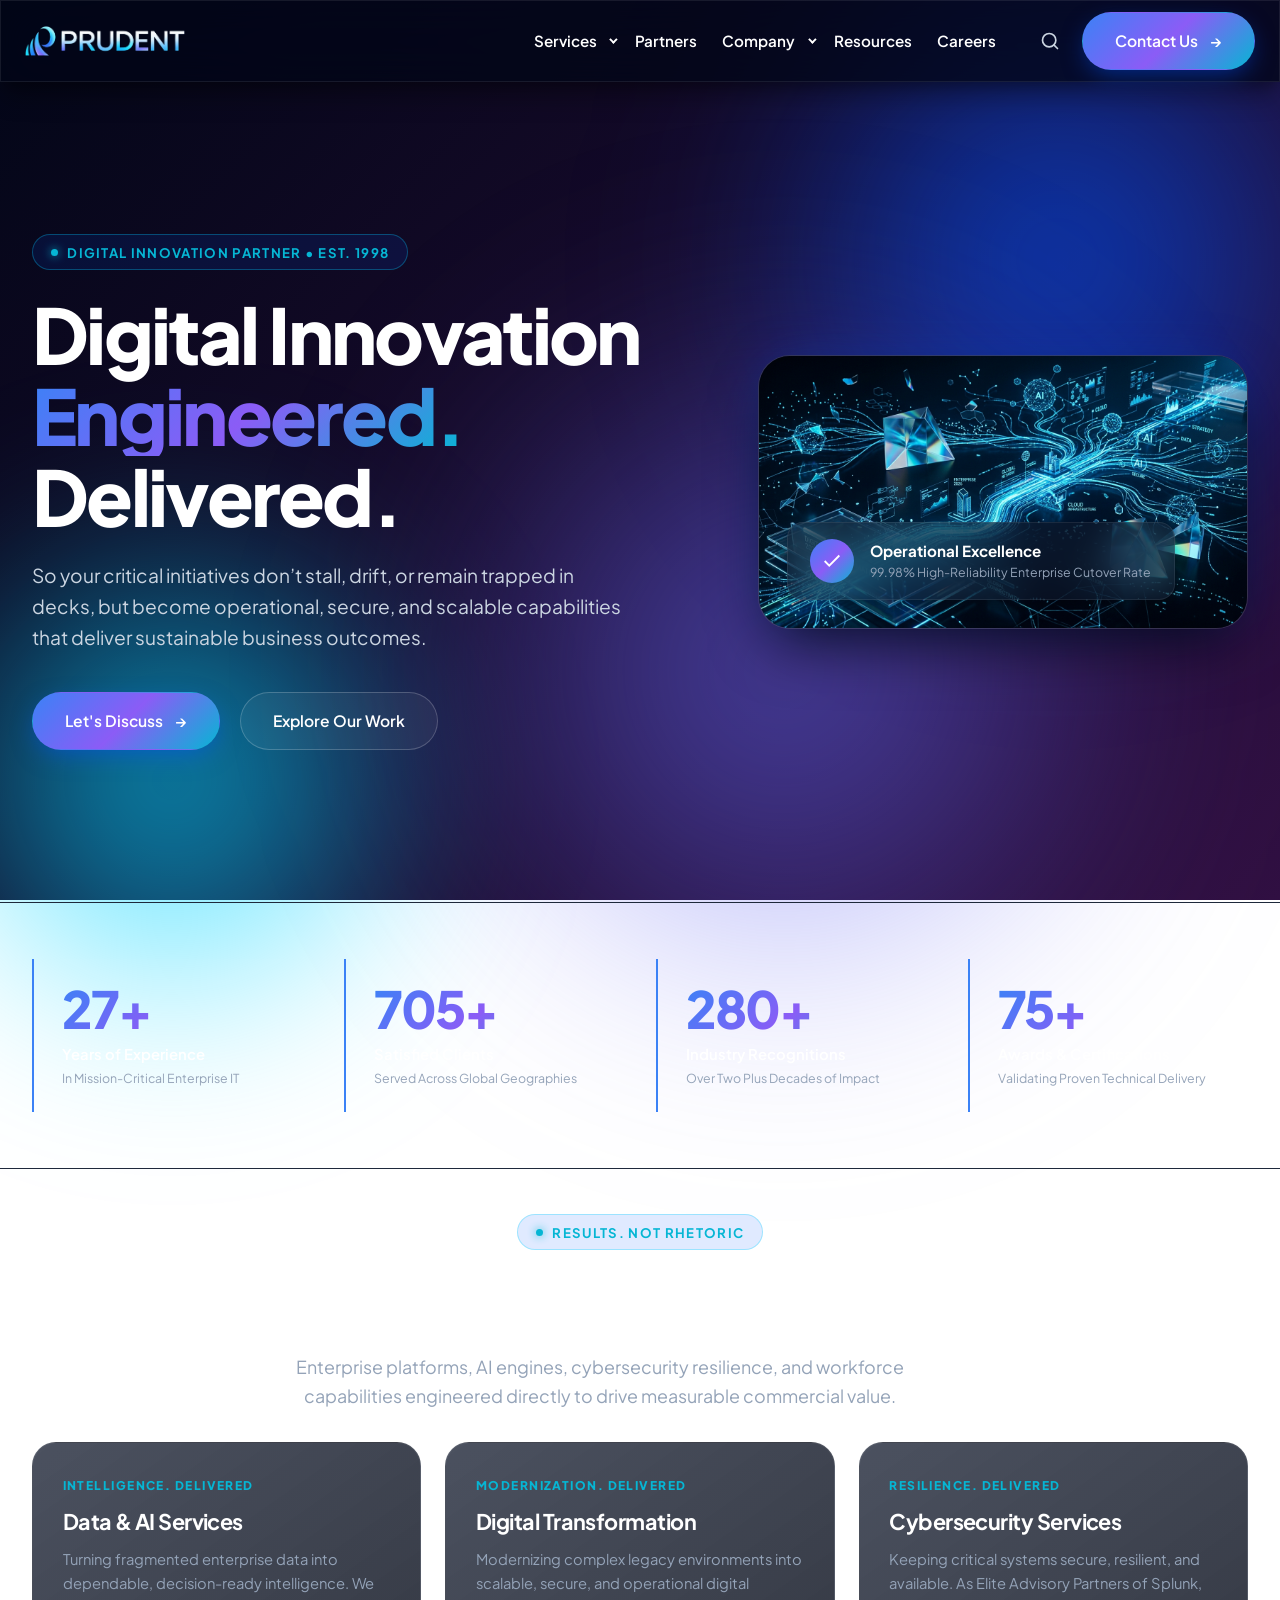
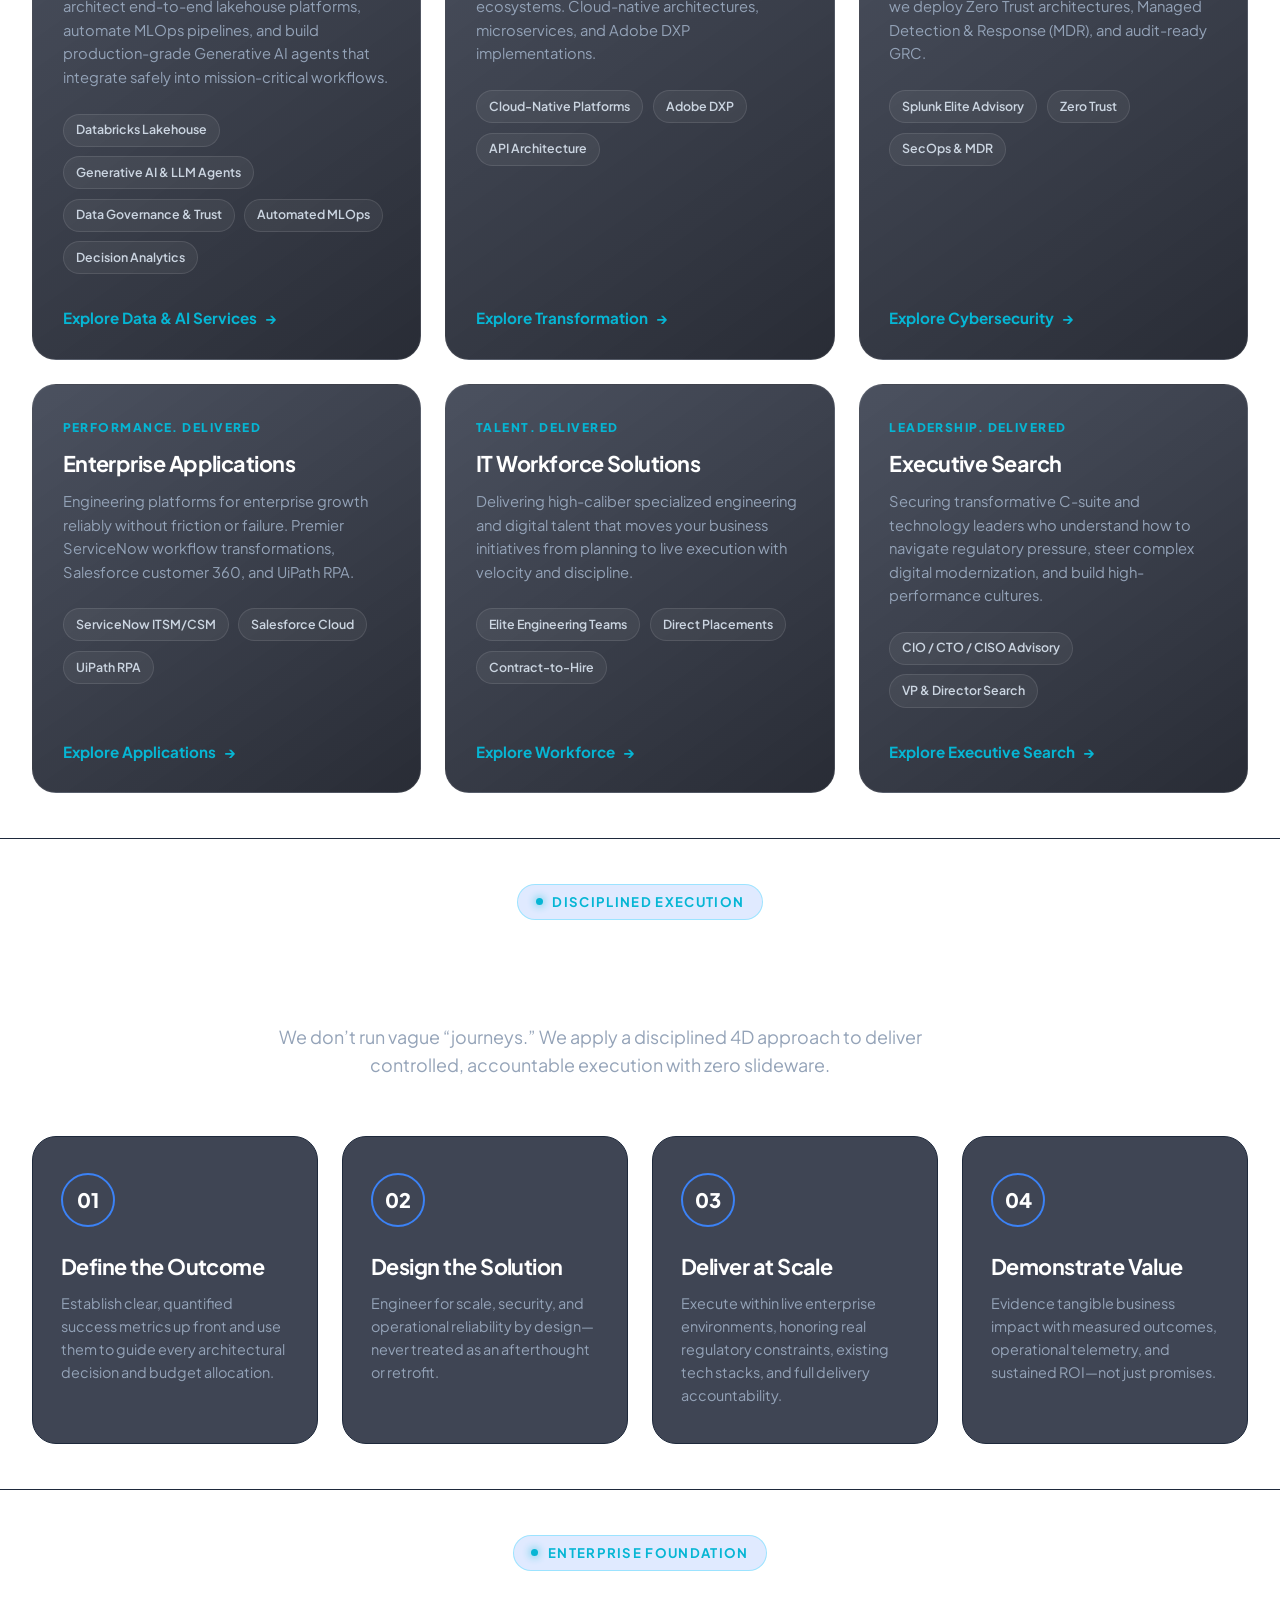
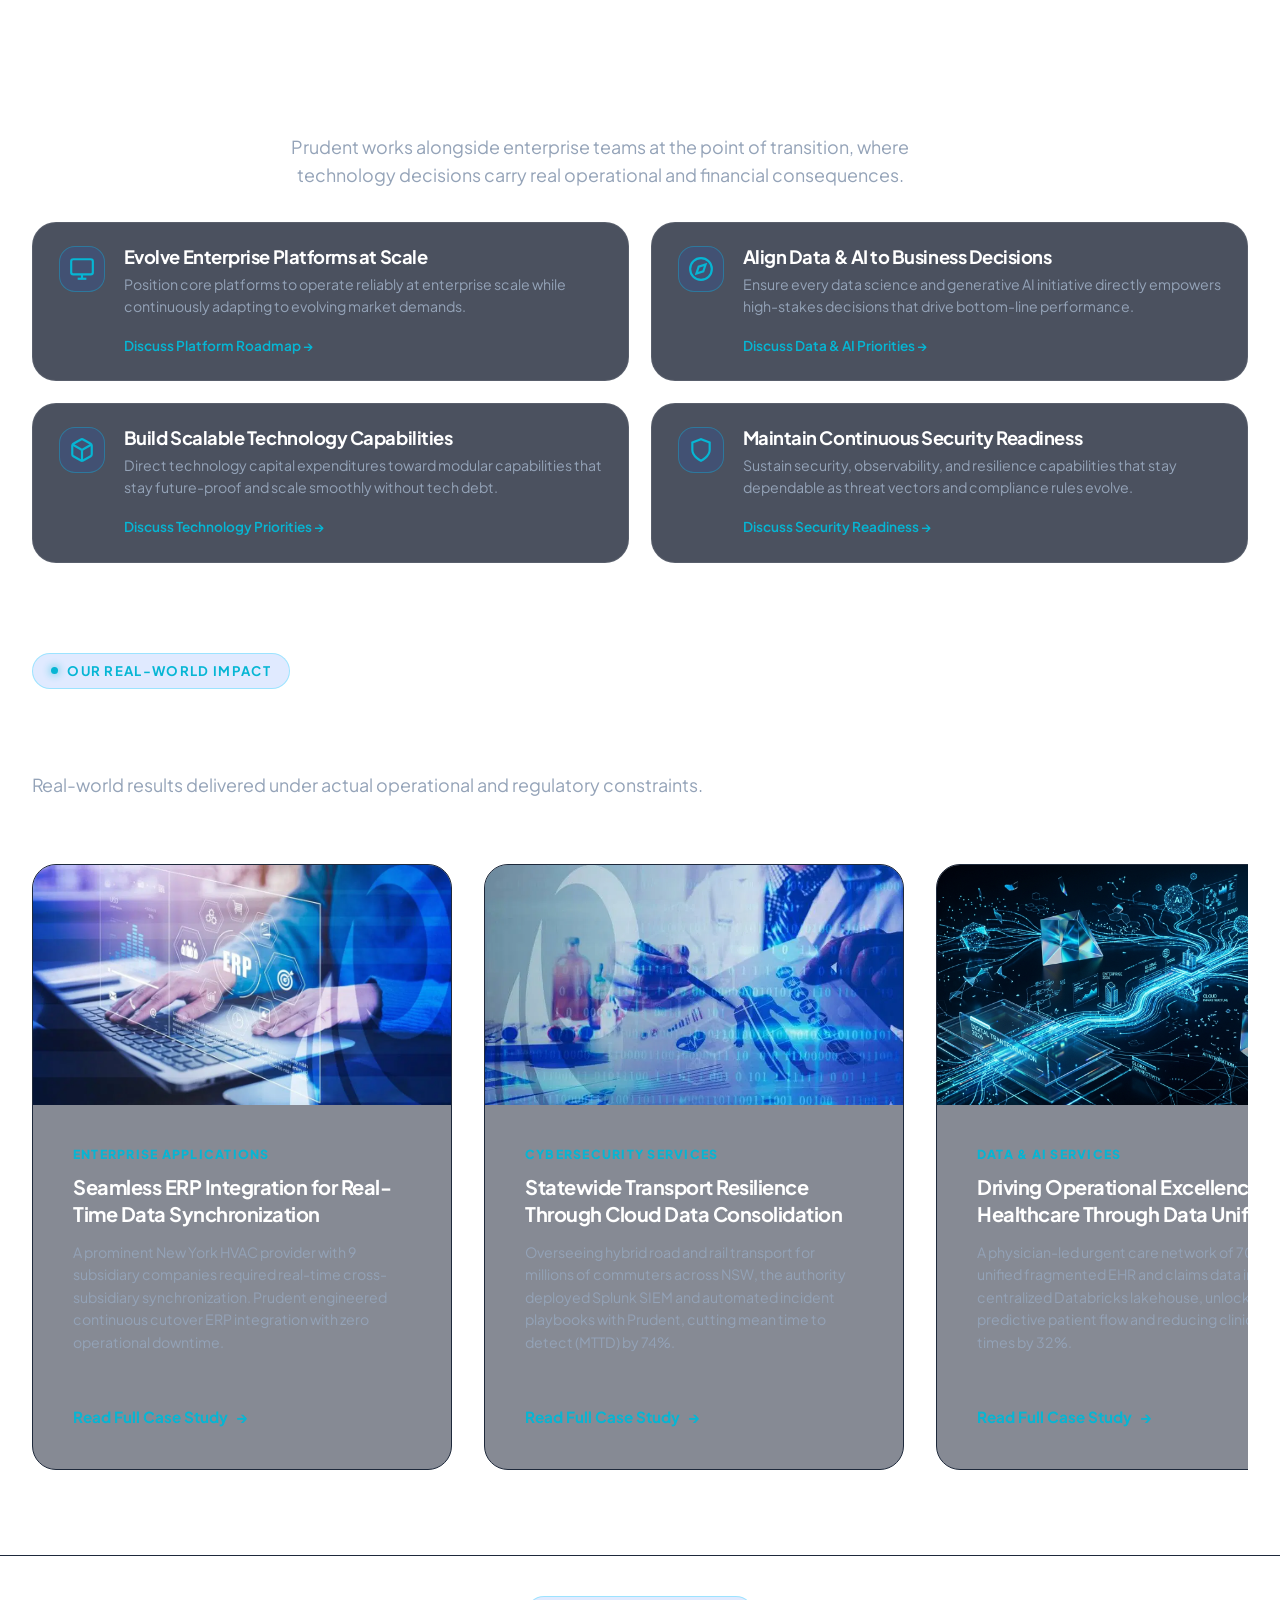
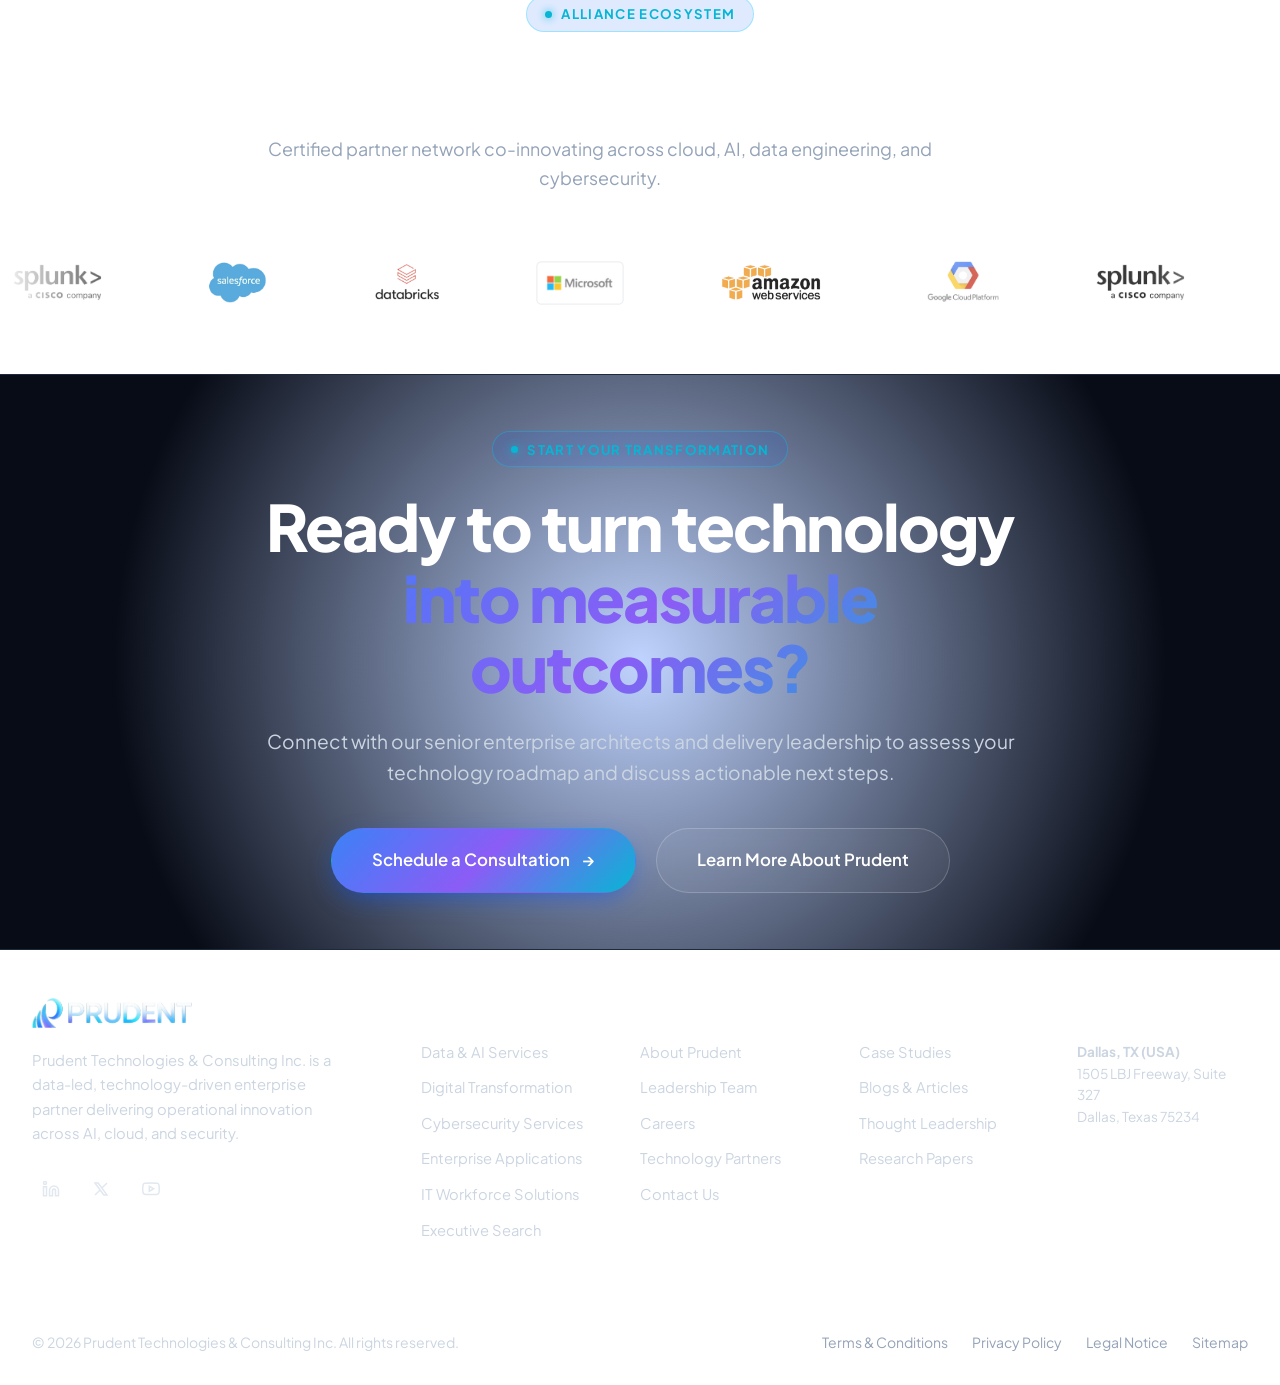
==== commit 323cc7c9: "added some feautures" ====
--- a/index.html
+++ b/index.html
@@ -180,9 +180,7 @@
     <a href="#" class="search-modal-backdrop-close" aria-label="Close search"></a>
     <div class="search-modal-content">
       <a href="#" class="search-modal-close" aria-label="Close Search" title="Close Search">
-        <svg viewBox="0 0 24 24" aria-hidden="true" focusable="false">
-          <path d="M6 6L18 18M18 6L6 18"></path>
-        </svg>
+        <svg width="22" height="22" viewBox="0 0 24 24" fill="none" stroke="currentColor" stroke-width="2.5" stroke-linecap="round" stroke-linejoin="round" aria-hidden="true" focusable="false"><line x1="18" y1="6" x2="6" y2="18"></line><line x1="6" y1="6" x2="18" y2="18"></line></svg>
       </a>
       <div class="search-box-wrapper">
         <span class="search-icon-inside">
--- a/css/style.css
+++ b/css/style.css
@@ -202,7 +202,12 @@
   font-family: inherit;
   font-size: inherit;
 }
-
+.footer-email-text{
+  display: none;
+}
+.footer-address-text{
+  display: none;
+}
 .container {
   width: 100%;
   max-width: var(--container-max);
@@ -662,30 +667,25 @@
 .search-modal {
   position: fixed;
   inset: 0;
-  background: rgba(3, 7, 18, 0.95);
-  backdrop-filter: blur(25px);
-  -webkit-backdrop-filter: blur(25px);
-  z-index: 2000;
-  display: flex;
+  background: rgba(2, 6, 23, 0.82);
+  backdrop-filter: blur(20px);
+  -webkit-backdrop-filter: blur(20px);
+  z-index: 100005 !important;
+  display: flex;
+  align-items: flex-start;
   justify-content: center;
-  padding-top: 15vh;
+  padding: clamp(3rem, 10vh, 5.5rem) 1.25rem 2rem;
+  overflow-y: auto;
   opacity: 0;
   visibility: hidden;
   pointer-events: none;
-  transition: all 0.3s ease;
+  transition: opacity 0.25s ease, visibility 0.25s ease;
 }
 
 .search-modal:target {
   opacity: 1;
   visibility: visible;
   pointer-events: auto;
-}
-
-.search-modal-content {
-  width: 100%;
-  max-width: 720px;
-  padding: 0 1.5rem;
-  position: relative;
 }
 
 .search-modal-backdrop-close {
@@ -695,8 +695,27 @@
   cursor: default;
 }
 
+.search-modal-content {
+  width: 100%;
+  max-width: 680px;
+  position: relative;
+  z-index: 2;
+  background: rgba(11, 18, 35, 0.96);
+  border: 1px solid rgba(6, 182, 212, 0.4);
+  box-shadow: 0 25px 60px -10px rgba(0, 0, 0, 0.85), 0 0 35px rgba(6, 182, 212, 0.25);
+  border-radius: 20px;
+  padding: 2.25rem;
+  transform: translateY(14px) scale(0.97);
+  transition: transform 0.25s cubic-bezier(0.16, 1, 0.3, 1);
+}
+
+.search-modal:target .search-modal-content {
+  transform: translateY(0) scale(1);
+}
+
 .search-box-wrapper {
   position: relative;
+  margin-top: 1.5rem;
   margin-bottom: 2rem;
 }
 
@@ -705,8 +724,8 @@
   background: rgba(15, 23, 42, 0.8);
   border: 1px solid rgba(0, 212, 255, 0.4);
   border-radius: var(--radius-md);
-  padding: 1.25rem 1.5rem 1.25rem 3.5rem;
-  font-size: 1.15rem;
+  padding: 1.1rem 1.25rem 1.1rem 3.5rem;
+  font-size: 1.1rem;
   color: #FFFFFF;
   outline: none;
   box-shadow: 0 0 25px -5px rgba(0, 82, 255, 0.3);
@@ -1830,56 +1849,47 @@
 }
 
 .search-modal-close {
-  position: fixed;
-  top: 1.75rem;
-  right: 2rem;
-  width: 50px;
-  height: 50px;
-  display: inline-flex;
+  position: absolute;
+  top: 1.25rem;
+  right: 1.25rem;
+  width: 36px;
+  height: 36px;
+  display: flex;
   align-items: center;
   justify-content: center;
   color: #FFFFFF;
-  background: rgba(15, 23, 42, 0.96);
-  border: 2px solid #00D2FF;
+  background: rgba(255, 255, 255, 0.08);
+  border: 1px solid rgba(255, 255, 255, 0.15);
   border-radius: 50%;
   text-decoration: none;
-  box-shadow: 0 0 25px rgba(0, 210, 255, 0.55), 0 6px 20px rgba(0, 0, 0, 0.6);
-  transition: transform .2s ease, color .2s ease, background .2s ease, border-color .2s ease, box-shadow .2s ease;
-  z-index: 2010;
   cursor: pointer;
+  z-index: 5;
+  transition: all 0.2s ease;
 }
 
 .search-modal-close svg {
-  width: 22px;
-  height: 22px;
+  width: 18px;
+  height: 18px;
   display: block;
 }
 
-.search-modal-close svg path {
+.search-modal-close svg path,
+.search-modal-close svg line {
   fill: none;
-  stroke: #00D2FF;
+  stroke: currentColor;
   stroke-width: 2.5;
   stroke-linecap: round;
-  transition: stroke .2s ease;
+  transition: stroke 0.2s ease;
 }
 
 .search-modal-close:hover,
 .search-modal-close:focus-visible {
-  color: #030712;
-  background: #00D2FF;
-  border-color: #00D2FF;
-  transform: rotate(90deg) scale(1.08);
-  box-shadow: 0 0 35px rgba(0, 210, 255, 0.95);
+  background: rgba(6, 182, 212, 0.2);
+  border-color: var(--prudent-cyan, #06B6D4);
+  color: var(--prudent-cyan, #06B6D4);
+  transform: rotate(90deg);
+  box-shadow: 0 0 15px rgba(6, 182, 212, 0.4);
   outline: none;
-}
-
-.search-modal-close:hover svg path,
-.search-modal-close:focus-visible svg path {
-  stroke: #030712;
-}
-
-.search-modal-close:focus-visible {
-  box-shadow: 0 0 0 4px rgba(0, 210, 255, 0.4), 0 0 35px rgba(0, 210, 255, 0.95);
 }
 /* =========================================================
    MODERN CONSULTATION FORM
--- a/css/responsive.css
+++ b/css/responsive.css
@@ -1758,322 +1758,127 @@
     */
 @media (max-width: 768px) {
   .search-modal {
-    padding: 0;
-    align-items: flex-start;
-    overflow-y: auto;
-  }
-
-  .search-modal-content {
-    width: 100%;
-    max-width: none;
-    min-height: 100dvh;
-    padding: 92px 1rem 2rem;
-  }
-
-  .search-modal-close {
-    position: fixed;
-    top: 16px;
-    right: 16px;
-    width: 44px;
-    height: 44px;
-    border-radius: 50%;
-    background: rgba(15, 23, 42, 0.96);
-    border: 1px solid rgba(148, 163, 184, 0.38);
-    box-shadow: 0 8px 24px rgba(0, 0, 0, .3);
-  }
-
-  .search-modal-close svg {
-    width: 20px;
-    height: 20px;
-  }
-
-  .search-box-wrapper {
-    margin-bottom: 1.5rem;
-  }
-
-  .search-input {
-    min-height: 54px;
-    font-size: 1rem;
-    padding: 1rem 1rem 1rem 3rem;
-  }
-
-  .search-pills {
-    gap: .55rem;
-  }
-
-  .search-pill {
-    max-width: 100%;
-    white-space: normal;
-    line-height: 1.3;
-  }
-}
-
-@media (max-width: 480px) {
-  .search-modal-content {
-    padding: 82px .85rem 1.5rem;
-  }
-
-  .search-modal-close {
-    top: 12px;
-    right: 12px;
-    width: 42px;
-    height: 42px;
-  }
-}
-
-@media (max-width: 1440px) {
-
-  .search-modal {
     position: fixed;
     inset: 0;
     width: 100%;
     height: 100dvh;
-    z-index: 99999;
+    z-index: 100005 !important;
+    padding: clamp(2rem, 6vh, 4rem) 1rem 1.5rem !important;
+    align-items: flex-start;
+    justify-content: center;
     overflow-y: auto;
+  }
+
+  .search-modal-content {
+    width: 100%;
+    max-width: 100%;
+    position: relative;
+    padding: 1.5rem 1.15rem !important;
+    border-radius: 16px !important;
     box-sizing: border-box;
-    padding: 20px;
-  }
-
-  .search-modal-content {
-    position: relative;
-    width: 100%;
-    max-width: 900px;
-    margin: 0 auto;
-    box-sizing: border-box;
-    padding: 70px 20px 30px;
   }
 
   .search-modal-close {
-    position: fixed !important;
-    top: 1.5rem !important;
-    right: 1.75rem !important;
-    width: 48px !important;
-    height: 48px !important;
+    position: absolute !important;
+    top: 1rem !important;
+    right: 1rem !important;
+    width: 32px !important;
+    height: 32px !important;
+    border-radius: 50% !important;
     display: flex !important;
     align-items: center !important;
     justify-content: center !important;
-    border: 2px solid #00D2FF !important;
-    border-radius: 50% !important;
-    background: rgba(15, 23, 42, 0.96) !important;
+    background: rgba(255, 255, 255, 0.08) !important;
+    border: 1px solid rgba(255, 255, 255, 0.15) !important;
     color: #FFFFFF !important;
-    box-shadow: 0 0 25px rgba(0, 210, 255, 0.55), 0 4px 16px rgba(0, 0, 0, 0.6) !important;
-    text-decoration: none !important;
-    z-index: 100000 !important;
-    cursor: pointer !important;
-    transition: transform 0.2s ease, background-color 0.2s ease, border-color 0.2s ease, box-shadow 0.2s ease !important;
+    z-index: 5 !important;
   }
 
   .search-modal-close svg {
-    width: 22px !important;
-    height: 22px !important;
+    width: 16px !important;
+    height: 16px !important;
     display: block !important;
     fill: none !important;
-    stroke: #00D2FF !important;
+    stroke: currentColor !important;
     stroke-width: 2.5 !important;
     stroke-linecap: round !important;
     stroke-linejoin: round !important;
-    transition: stroke 0.2s ease !important;
   }
 
   .search-modal-close:hover,
   .search-modal-close:focus-visible {
-    background: #00D2FF !important;
-    border-color: #00D2FF !important;
-    color: #030712 !important;
-    transform: rotate(90deg) scale(1.08) !important;
-    box-shadow: 0 0 35px rgba(0, 210, 255, 0.95) !important;
-  }
-
-  .search-modal-close:hover svg,
-  .search-modal-close:focus-visible svg {
-    stroke: #030712 !important;
-  }
-
-  .search-modal-close:active {
-    transform: scale(0.94);
-  }
-
-  .search-modal-close:focus-visible {
-    outline: 3px solid rgba(0, 210, 255, 0.4);
-    outline-offset: 3px;
-  }
-
-  /* SEARCH FIELD */
+    background: rgba(6, 182, 212, 0.2) !important;
+    border-color: var(--prudent-cyan, #06B6D4) !important;
+    color: var(--prudent-cyan, #06B6D4) !important;
+    box-shadow: 0 0 12px rgba(6, 182, 212, 0.35) !important;
+  }
+
   .search-box-wrapper {
+    margin-top: 1.25rem !important;
+    margin-bottom: 1.25rem !important;
     width: 100%;
     box-sizing: border-box;
   }
 
   .search-input {
+    min-height: 46px;
+    font-size: 0.92rem;
+    padding: 0.75rem 0.85rem 0.75rem 2.6rem;
     width: 100%;
-    min-width: 0;
     box-sizing: border-box;
   }
 
-  /* SEARCH PILLS */
+  .search-icon-inside {
+    left: 0.85rem;
+  }
+
+  .search-icon-inside svg {
+    width: 18px;
+    height: 18px;
+  }
+
   .search-pills {
     display: flex;
     flex-wrap: wrap;
-    gap: 8px;
+    gap: 0.5rem;
+    margin-bottom: 1.25rem;
     width: 100%;
     box-sizing: border-box;
   }
 
   .search-pill {
+    font-size: 0.8rem;
+    padding: 0.38rem 0.75rem;
     max-width: 100%;
     box-sizing: border-box;
     overflow-wrap: anywhere;
   }
 }
 
-
-/* =========================================================
-   MOBILE SEARCH MODAL - FIXED CLOSE BUTTON
-   ========================================================= */
-
-@media (max-width: 1100px) {
-
+@media (max-width: 480px) {
   .search-modal {
-    position: fixed;
-    inset: 0;
-    width: 100%;
-    height: 100dvh;
-    z-index: 99999;
-    overflow-y: auto;
-    box-sizing: border-box;
-    padding: 20px;
+    padding: 1.5rem 0.75rem 1.25rem !important;
   }
 
   .search-modal-content {
-    position: relative;
-    width: 100%;
-    max-width: 900px;
-    margin: 0 auto;
-    box-sizing: border-box;
-    padding: 70px 20px 30px;
+    padding: 1.25rem 0.95rem !important;
+    border-radius: 14px !important;
   }
 
   .search-modal-close {
-    position: fixed !important;
-    top: 1.5rem !important;
-    right: 1.75rem !important;
-    width: 48px !important;
-    height: 48px !important;
-    display: flex !important;
-    align-items: center !important;
-    justify-content: center !important;
-    border: 2px solid #00D2FF !important;
-    border-radius: 50% !important;
-    background: rgba(15, 23, 42, 0.96) !important;
-    color: #FFFFFF !important;
-    box-shadow: 0 0 25px rgba(0, 210, 255, 0.55), 0 4px 16px rgba(0, 0, 0, 0.6) !important;
-    text-decoration: none !important;
-    z-index: 100000 !important;
-    cursor: pointer !important;
-    transition: transform 0.2s ease, background-color 0.2s ease, border-color 0.2s ease, box-shadow 0.2s ease !important;
+    top: 0.85rem !important;
+    right: 0.85rem !important;
+    width: 30px !important;
+    height: 30px !important;
   }
 
   .search-modal-close svg {
-    width: 22px !important;
-    height: 22px !important;
-    display: block !important;
-    fill: none !important;
-    stroke: #00D2FF !important;
-    stroke-width: 2.5 !important;
-    stroke-linecap: round !important;
-    stroke-linejoin: round !important;
-    transition: stroke 0.2s ease !important;
-  }
-
-  .search-modal-close:hover,
-  .search-modal-close:focus-visible {
-    background: #00D2FF !important;
-    border-color: #00D2FF !important;
-    color: #030712 !important;
-    transform: rotate(90deg) scale(1.08) !important;
-    box-shadow: 0 0 35px rgba(0, 210, 255, 0.95) !important;
-  }
-
-  .search-modal-close:hover svg,
-  .search-modal-close:focus-visible svg {
-    stroke: #030712 !important;
-  }
-
-  .search-modal-close:active {
-    transform: scale(0.94);
-  }
-
-  .search-modal-close:focus-visible {
-    outline: 3px solid rgba(0, 210, 255, 0.4);
-    outline-offset: 3px;
-  }
-
-  /* SEARCH FIELD */
-  .search-box-wrapper {
-    width: 100%;
-    box-sizing: border-box;
-  }
-
-  .search-input {
-    width: 100%;
-    min-width: 0;
-    box-sizing: border-box;
-  }
-
-  /* SEARCH PILLS */
-  .search-pills {
-    display: flex;
-    flex-wrap: wrap;
-    gap: 8px;
-    width: 100%;
-    box-sizing: border-box;
-  }
-
-  .search-pill {
-    max-width: 100%;
-    box-sizing: border-box;
-    overflow-wrap: anywhere;
-  }
-}
-
-
-/* =========================================================
-   SMALL PHONES
-   ========================================================= */
-
-@media (max-width: 480px) {
-
-  .search-modal {
-    padding: 12px;
-  }
-
-  .search-modal-content {
-    padding: 65px 14px 25px;
-  }
-
-  .search-modal-close {
-    top: 12px !important;
-    right: 12px !important;
-
-    width: 40px !important;
-    height: 40px !important;
-  }
-
-  .search-modal-close svg {
-    width: 19px !important;
-    height: 19px !important;
-  }
-
-  .search-input {
-    height: 48px;
-    font-size: 14px;
-  }
-
-  .search-pill {
-    font-size: 12px;
-    padding: 8px 10px;
-  }
-
+    width: 15px !important;
+    height: 15px !important;
+  }
+}
+
+@media (max-width: 992px) {
   .thanks-modal-overlay,
   .contact-modal-overlay {
     padding: 0.75rem !important;
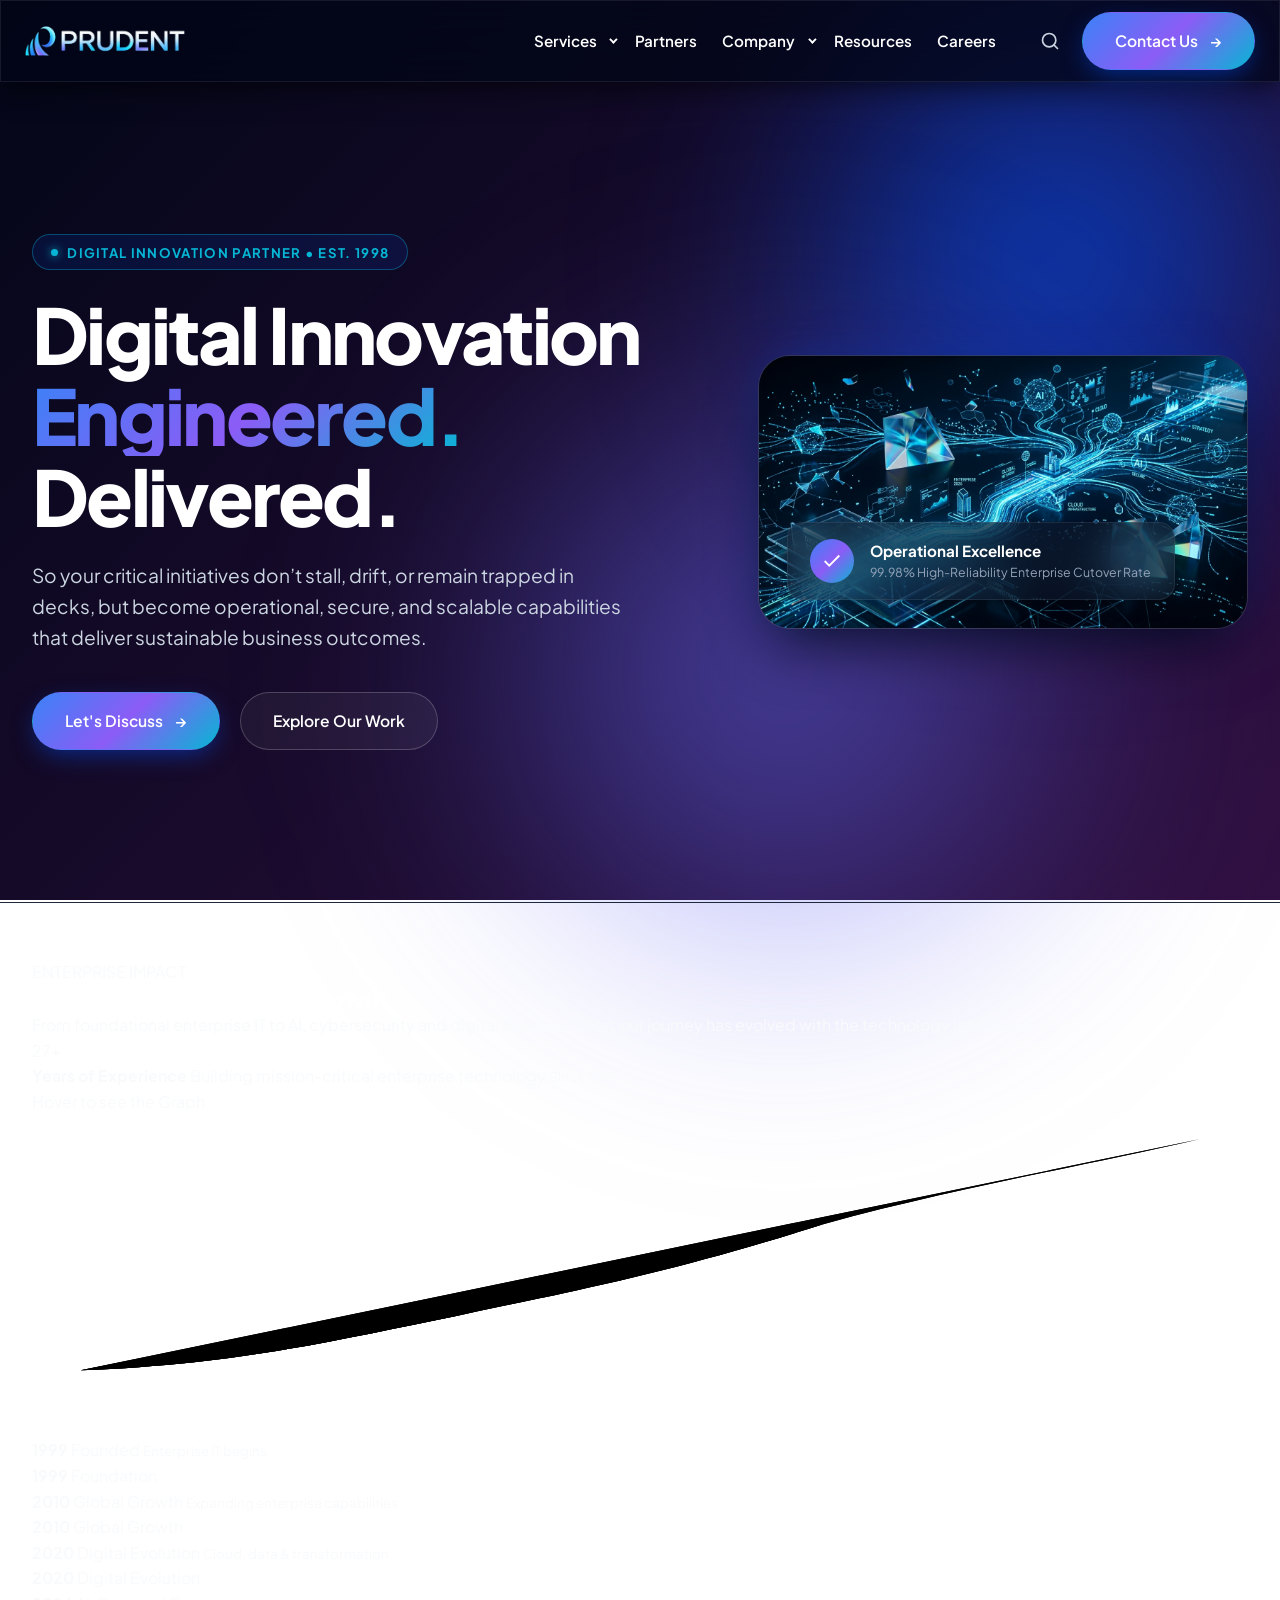
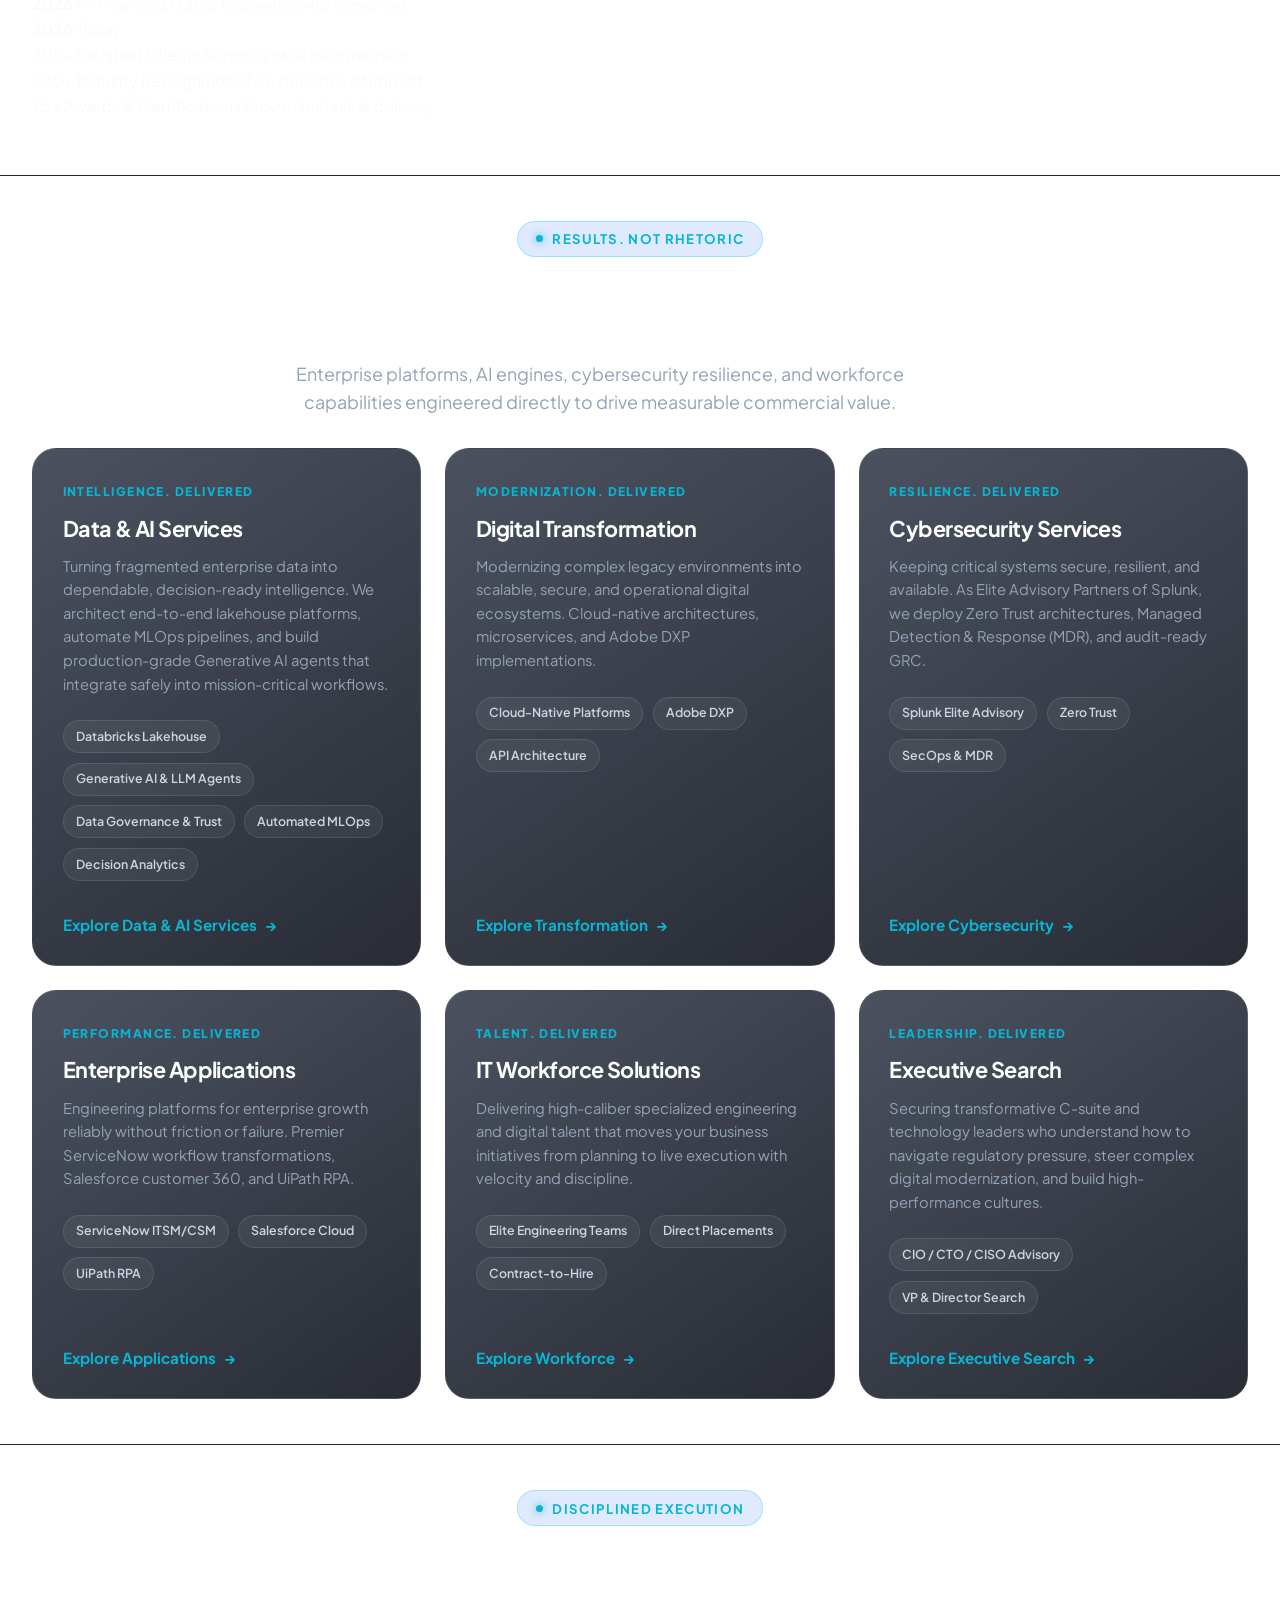
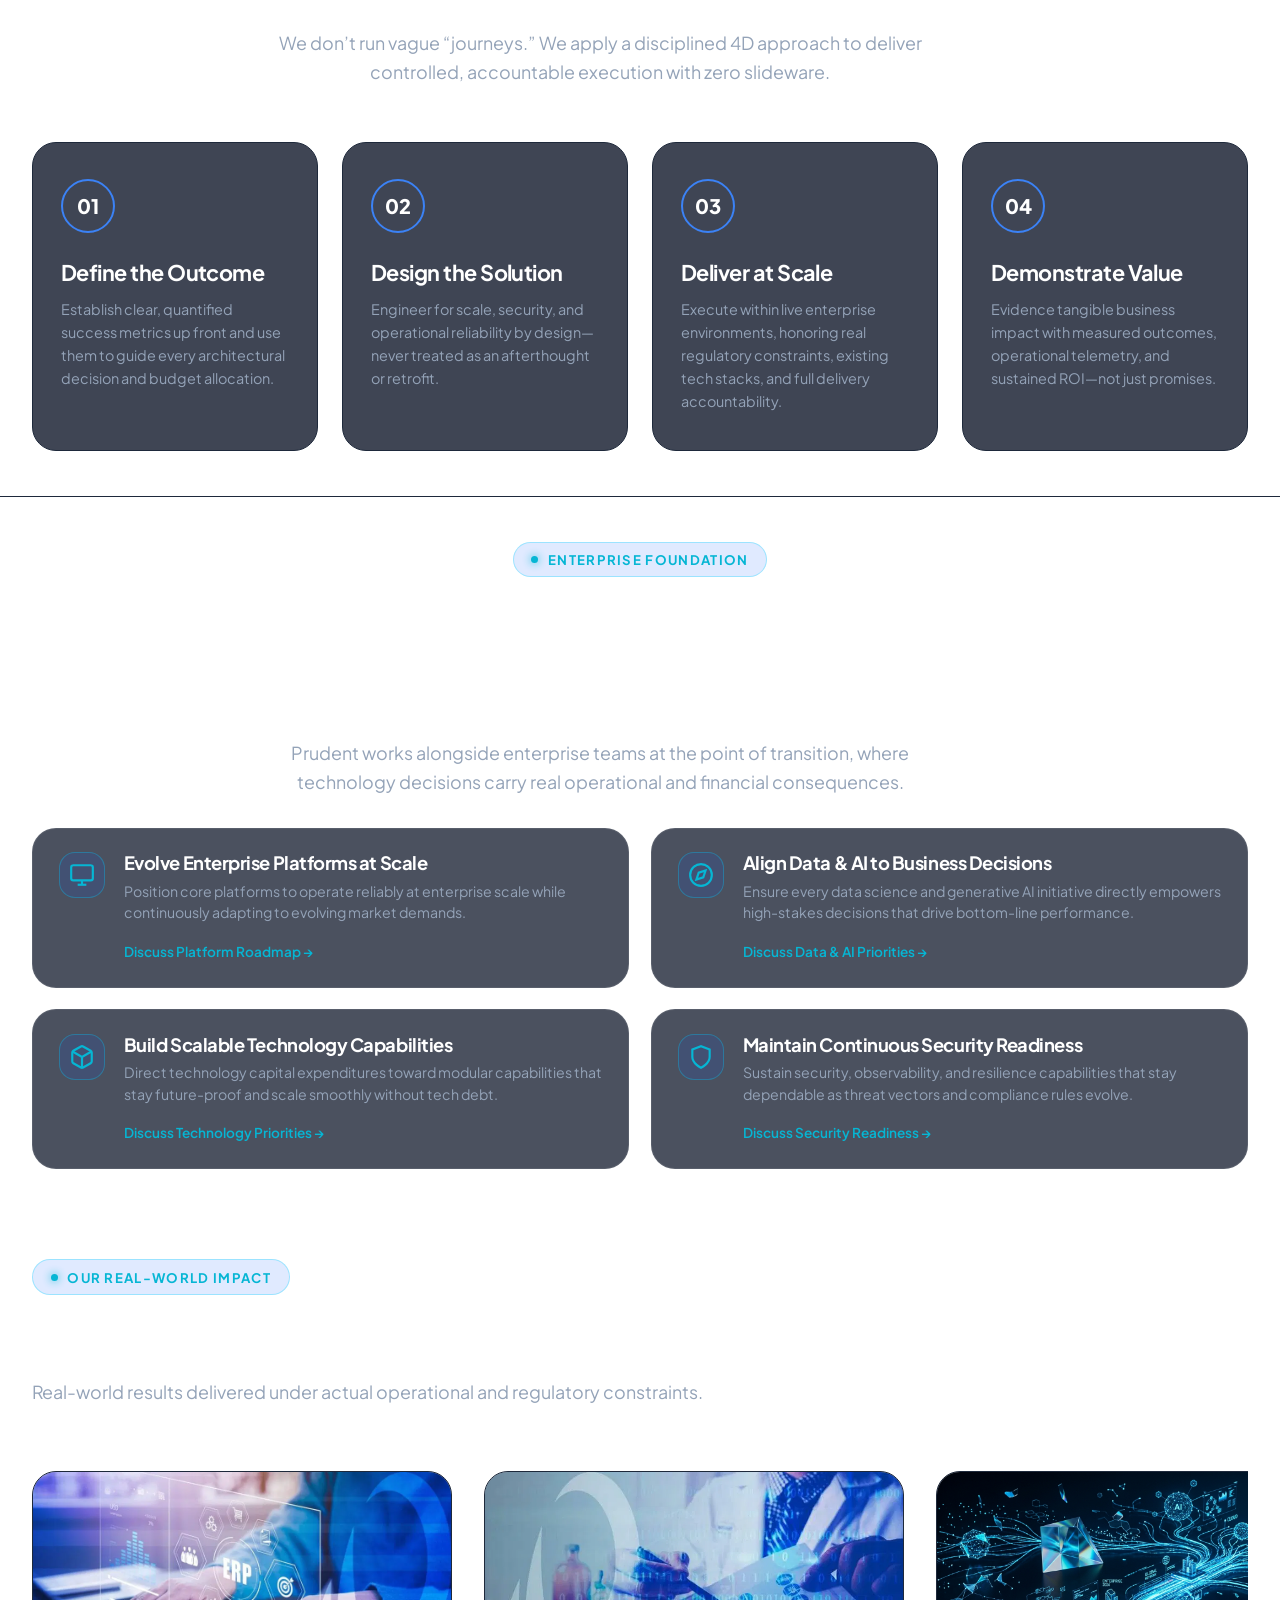
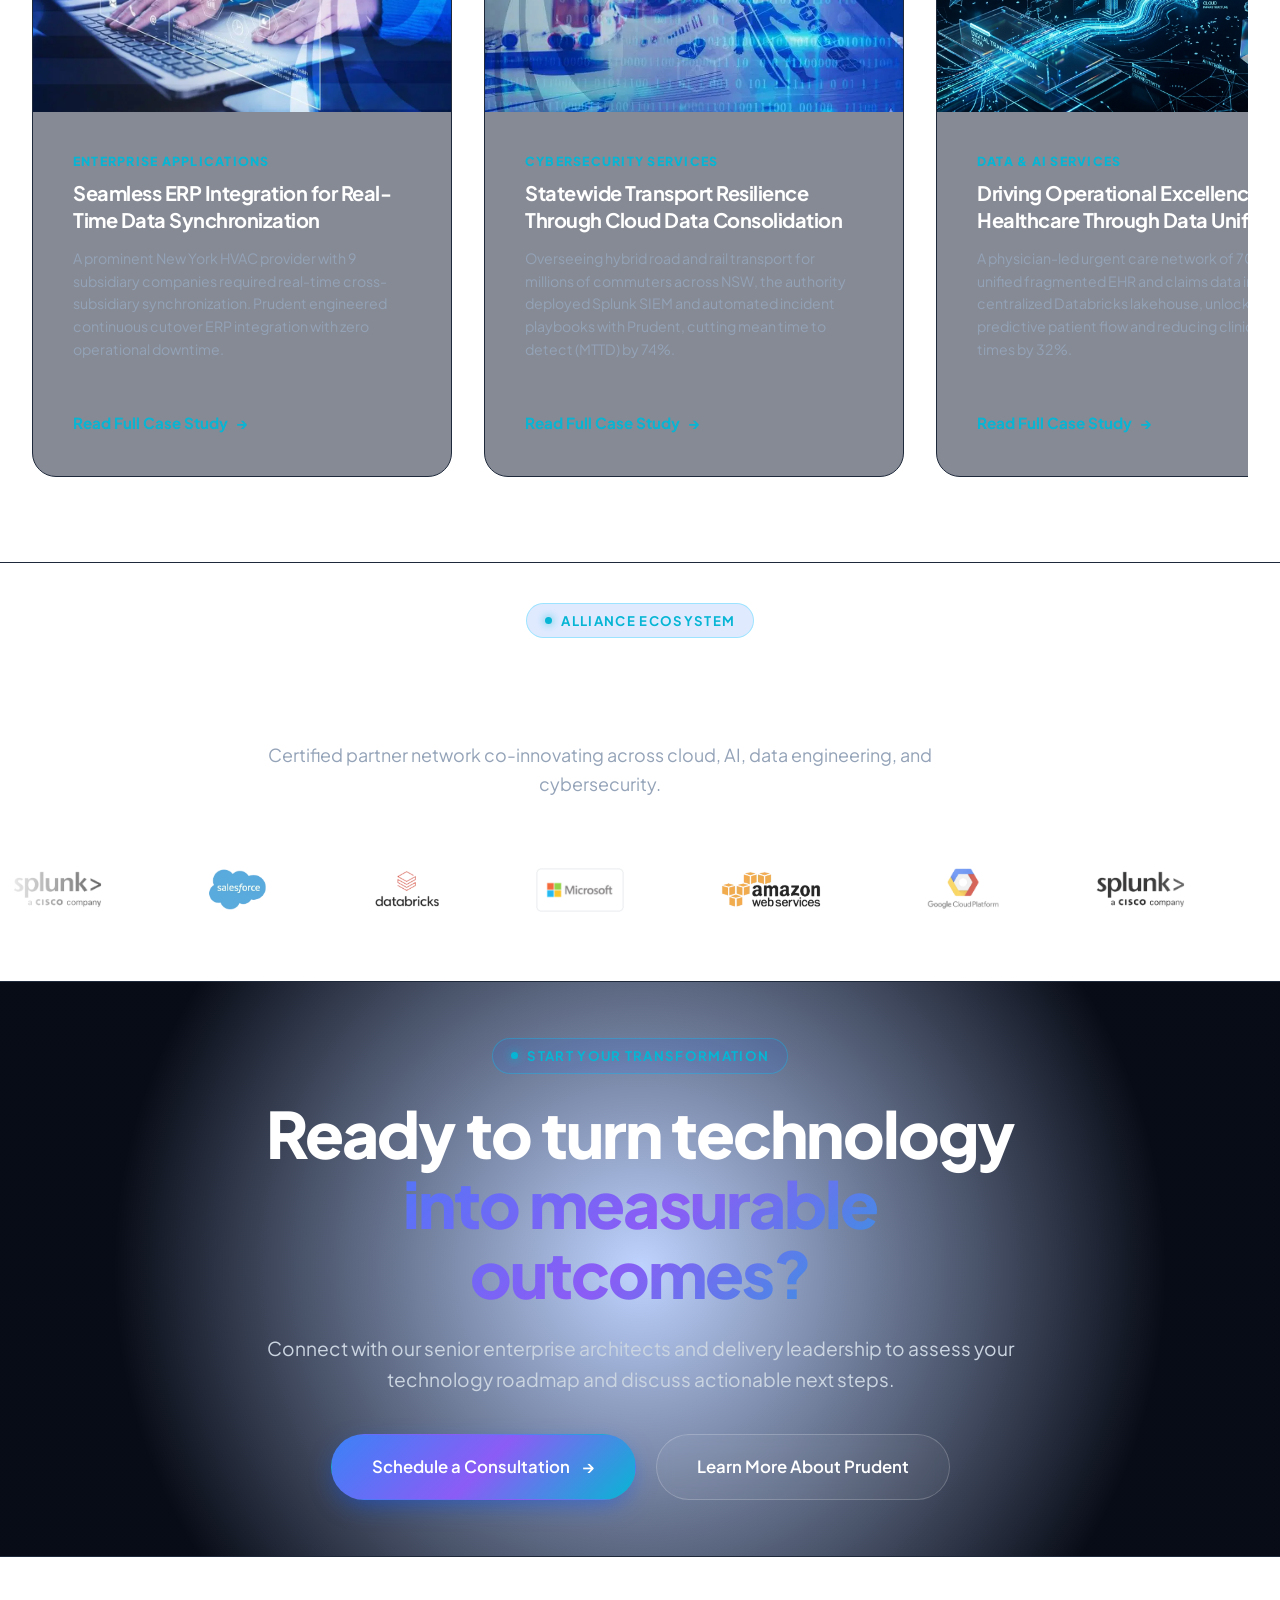
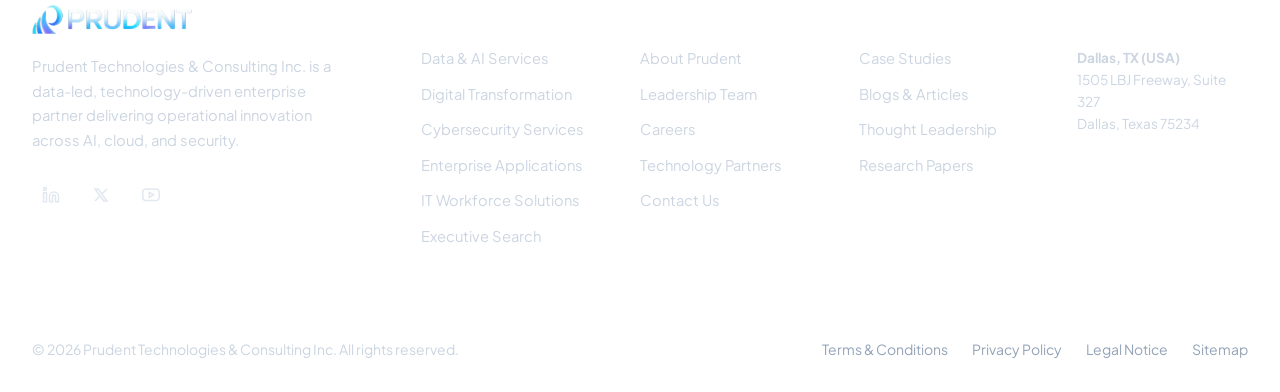
==== commit 3b9d1c1d: "Add files via upload" ====
--- a/index.html
+++ b/index.html
@@ -1,18 +1,21 @@
 <!DOCTYPE html>
 <html lang="en">
+
 <head>
   <meta charset="UTF-8">
   <meta name="viewport" content="width=device-width, initial-scale=1.0">
   <title>Prudent Technologies &amp; Consulting | Digital Innovation Engineered &amp; Delivered</title>
   <link rel="icon" type="image/x-icon" href="assets/images/favicon.ico">
-  <meta name="description" content="Scale Data, AI, Cloud, and Cybersecurity with Prudent, your global enterprise digital innovation partner delivering operational results for 27+ years.">
-  
-  <!-- Stylesheets (Zero JavaScript) -->
+  <meta name="description"
+    content="Scale Data, AI, Cloud, and Cybersecurity with Prudent, your global enterprise digital innovation partner delivering operational results for 27+ years.">
+
+  <!-- Stylesheets -->
   <link rel="stylesheet" href="css/style.css">
   <link rel="stylesheet" href="css/animations.css">
   <link rel="stylesheet" href="css/responsive.css">
 
 </head>
+
 <body>
 
   <!-- Hidden Checkbox for Mobile Navigation Toggle -->
@@ -23,15 +26,16 @@
        -->
   <header class="header-wrapper">
     <div class="container header-container">
-      
+
       <!-- Brand Logo -->
       <a href="index.html" class="brand-logo" aria-label="Prudent Home">
-        <img src="assets/images/prudent-logo-white.svg" alt="Prudent Technologies &amp; Consulting" width="160" height="38">
+        <img src="assets/images/prudent-logo-white.svg" alt="Prudent Technologies &amp; Consulting" width="160"
+          height="38">
       </a>
 
       <!-- Desktop Nav & Mobile Drawer Container -->
       <div class="nav-menu-wrapper">
-                <nav class="nav-menu" aria-label="Primary Navigation">
+        <nav class="nav-menu" aria-label="Primary Navigation">
           <div class="nav-item nav-item-has-dropdown">
             <input type="checkbox" id="mobile-services-toggle" class="dropdown-toggle-input">
             <div class="nav-link-row">
@@ -107,11 +111,11 @@
                 <div class="mega-list">
                   <a href="about.html" class="mega-item-link">
                     <div class="mega-item-name">Who We Are</div>
-                      <div class="mega-item-desc">27+ years delivering digital innovation measured by outcomes.</div>
+                    <div class="mega-item-desc">27+ years delivering digital innovation measured by outcomes.</div>
                   </a>
                   <a href="about.html#leadership" class="mega-item-link">
                     <div class="mega-item-name">Executive Leadership</div>
-                      <div class="mega-item-desc">Meet the visionaries driving Prudent's global strategy.</div>
+                    <div class="mega-item-desc">Meet the visionaries driving Prudent's global strategy.</div>
                   </a>
                 </div>
               </div>
@@ -120,11 +124,11 @@
                 <div class="mega-list">
                   <a href="about.html#values" class="mega-item-link">
                     <div class="mega-item-name">Our Values</div>
-                      <div class="mega-item-desc">Innovation, Inspire, and Impact across every engagement.</div>
+                    <div class="mega-item-desc">Innovation, Inspire, and Impact across every engagement.</div>
                   </a>
                   <a href="about.html#locations" class="mega-item-link">
                     <div class="mega-item-name">Global Presence</div>
-                      <div class="mega-item-desc">Offices in USA, India, Australia, and Singapore.</div>
+                    <div class="mega-item-desc">Offices in USA, India, Australia, and Singapore.</div>
                   </a>
                 </div>
               </div>
@@ -143,7 +147,8 @@
         <!-- Right Side Nav Actions -->
         <div class="nav-actions">
           <a href="#search-modal" class="search-trigger-btn" aria-label="Open Search">
-            <svg width="20" height="20" viewBox="0 0 24 24" fill="none" stroke="currentColor" stroke-width="2" stroke-linecap="round" stroke-linejoin="round">
+            <svg width="20" height="20" viewBox="0 0 24 24" fill="none" stroke="currentColor" stroke-width="2"
+              stroke-linecap="round" stroke-linejoin="round">
               <circle cx="11" cy="11" r="8"></circle>
               <line x1="21" y1="21" x2="16.65" y2="16.65"></line>
             </svg>
@@ -158,7 +163,8 @@
       <!-- Mobile Controls (Search + Hamburger) -->
       <div class="mobile-controls">
         <a href="#search-modal" class="search-trigger-btn mobile-search-btn" aria-label="Open Search">
-          <svg width="22" height="22" viewBox="0 0 24 24" fill="none" stroke="currentColor" stroke-width="2" stroke-linecap="round" stroke-linejoin="round">
+          <svg width="22" height="22" viewBox="0 0 24 24" fill="none" stroke="currentColor" stroke-width="2"
+            stroke-linecap="round" stroke-linejoin="round">
             <circle cx="11" cy="11" r="8"></circle>
             <line x1="21" y1="21" x2="16.65" y2="16.65"></line>
           </svg>
@@ -180,16 +186,22 @@
     <a href="#" class="search-modal-backdrop-close" aria-label="Close search"></a>
     <div class="search-modal-content">
       <a href="#" class="search-modal-close" aria-label="Close Search" title="Close Search">
-        <svg width="22" height="22" viewBox="0 0 24 24" fill="none" stroke="currentColor" stroke-width="2.5" stroke-linecap="round" stroke-linejoin="round" aria-hidden="true" focusable="false"><line x1="18" y1="6" x2="6" y2="18"></line><line x1="6" y1="6" x2="18" y2="18"></line></svg>
+        <svg width="22" height="22" viewBox="0 0 24 24" fill="none" stroke="currentColor" stroke-width="2.5"
+          stroke-linecap="round" stroke-linejoin="round" aria-hidden="true" focusable="false">
+          <line x1="18" y1="6" x2="6" y2="18"></line>
+          <line x1="6" y1="6" x2="18" y2="18"></line>
+        </svg>
       </a>
       <div class="search-box-wrapper">
         <span class="search-icon-inside">
-          <svg width="22" height="22" viewBox="0 0 24 24" fill="none" stroke="currentColor" stroke-width="2" stroke-linecap="round" stroke-linejoin="round">
+          <svg width="22" height="22" viewBox="0 0 24 24" fill="none" stroke="currentColor" stroke-width="2"
+            stroke-linecap="round" stroke-linejoin="round">
             <circle cx="11" cy="11" r="8"></circle>
             <line x1="21" y1="21" x2="16.65" y2="16.65"></line>
           </svg>
         </span>
-        <input type="text" class="search-input" placeholder="Search services, solutions, case studies, technologies..." autofocus>
+        <input type="text" class="search-input" placeholder="Search services, solutions, case studies, technologies..."
+          autofocus>
       </div>
 
       <div class="search-tags-heading">Suggested Searches</div>
@@ -234,7 +246,8 @@
           </h1>
 
           <p class="hero-lead-text animate-fade-up delay-3">
-            So your critical initiatives don’t stall, drift, or remain trapped in decks, but become operational, secure, and scalable capabilities that deliver sustainable business outcomes.
+            So your critical initiatives don’t stall, drift, or remain trapped in decks, but become operational, secure,
+            and scalable capabilities that deliver sustainable business outcomes.
           </p>
 
           <div class="btn-group animate-fade-up delay-4">
@@ -249,7 +262,8 @@
         </div>
 
         <div class="hero-visual-frame animate-scale delay-5">
-          <img src="assets/images/hero-ai-network.jpg" alt="Prudent Enterprise Digital Transformation Ecosystem" class="hero-visual-img animate-hero-bg">
+          <img src="assets/images/hero-ai-network.jpg" alt="Prudent Enterprise Digital Transformation Ecosystem"
+            class="hero-visual-img animate-hero-bg">
           <div class="hero-badge-floating animate-float">
             <div class="hero-badge-icon">
               <svg width="22" height="22" viewBox="0 0 24 24" fill="none" stroke="currentColor" stroke-width="2">
@@ -268,31 +282,177 @@
     <!--
          STATISTICS & CREDIBILITY SECTION
          -->
+    <!--stats-->
     <section class="stats-section">
-      <div class="container stats-grid">
-        <div class="stat-card animate-fade-up delay-1">
-          <div class="stat-number">27+</div>
-          <div class="stat-label">Years of Experience</div>
-          <div class="stat-sub">In Mission-Critical Enterprise IT</div>
-        </div>
-
-        <div class="stat-card animate-fade-up delay-2">
-          <div class="stat-number">705+</div>
-          <div class="stat-label">Satisfied Clients</div>
-          <div class="stat-sub">Served Across Global Geographies</div>
-        </div>
-
-        <div class="stat-card animate-fade-up delay-3">
-          <div class="stat-number">280+</div>
-          <div class="stat-label">Industry Recognitions</div>
-          <div class="stat-sub">Over Two Plus Decades of Impact</div>
-        </div>
-
-        <div class="stat-card animate-fade-up delay-4">
-          <div class="stat-number">75+</div>
-          <div class="stat-label">Awards &amp; Certifications</div>
-          <div class="stat-sub">Validating Proven Technical Delivery</div>
-        </div>
+      <div class="container stats-container">
+
+        <div class="stats-intro animate-fade-up">
+          <span class="stats-eyebrow">ENTERPRISE IMPACT</span>
+
+          <h2>
+            27+ Years of
+            <span>Continuous Growth</span>
+          </h2>
+
+          <p>
+            From foundational enterprise IT to AI, cybersecurity and digital
+            transformation, our journey has evolved with the technology landscape.
+          </p>
+        </div>
+
+        <div class="stats-hero animate-fade-up">
+
+          <div class="stats-main">
+            <div class="stats-main-number">27<span>+</span></div>
+
+            <div class="stats-main-content">
+              <strong>Years of Experience</strong>
+              <span>Building mission-critical enterprise technology</span>
+              <small>Since 1999</small>
+            </div>
+          </div>
+
+          <div class="growth-timeline">
+            <p>Hover to see the Graph</p>
+            <div class="timeline-line">
+              <svg viewBox="0 0 1000 260" preserveAspectRatio="none">
+
+                <defs>
+                  <filter id="growthGlow">
+                    <feGaussianBlur stdDeviation="4" result="blur" />
+                    <feMerge>
+                      <feMergeNode in="blur" />
+                      <feMergeNode in="SourceGraphic" />
+                    </feMerge>
+                  </filter>
+                </defs>
+
+                <!-- subtle inactive path -->
+                <path class="graph-base" d="M 40 210
+         C 170 205, 250 185, 350 165
+         C 470 140, 540 125, 650 90
+         C 760 60, 850 45, 960 20" />
+
+                <!-- 1999 → 2010 -->
+                <path class="growth-path growth-to-2010" d="M 40 210
+         C 170 205, 250 185, 350 165" />
+
+                <!-- 1999 → 2020 -->
+                <path class="growth-path growth-to-2020" d="M 40 210
+         C 170 205, 250 185, 350 165
+         C 470 140, 540 125, 650 90" />
+
+                <!-- 1999 → 2026 -->
+                <path class="growth-path growth-to-2026" d="M 40 210
+         C 170 205, 250 185, 350 165
+         C 470 140, 540 125, 650 90
+         C 760 60, 850 45, 960 20" />
+
+              </svg>
+            </div>
+
+            <div class="timeline-years">
+
+              <!-- 1999 -->
+              <div class="timeline-point year-1999">
+
+                <div class="timeline-info">
+                  <strong>1999</strong>
+                  <span>Founded</span>
+                  <small>Enterprise IT begins</small>
+                </div>
+
+                <div class="timeline-dot"></div>
+
+                <div class="timeline-label">
+                  <strong>1999</strong>
+                  <span>Foundation</span>
+                </div>
+
+              </div>
+
+              <!-- 2010 -->
+              <div class="timeline-point year-2010">
+
+                <div class="timeline-info">
+                  <strong>2010</strong>
+                  <span>Global Growth</span>
+                  <small>Expanding enterprise capabilities</small>
+                </div>
+
+                <div class="timeline-dot"></div>
+
+                <div class="timeline-label">
+                  <strong>2010</strong>
+                  <span>Global Growth</span>
+                </div>
+
+              </div>
+
+              <!-- 2020 -->
+              <div class="timeline-point year-2020">
+
+                <div class="timeline-info">
+                  <strong>2020</strong>
+                  <span>Digital Evolution</span>
+                  <small>Cloud, data &amp; transformation</small>
+                </div>
+
+                <div class="timeline-dot"></div>
+
+                <div class="timeline-label">
+                  <strong>2020</strong>
+                  <span>Digital Evolution</span>
+                </div>
+
+              </div>
+
+              <!-- 2026 -->
+              <div class="timeline-point year-2026">
+
+                <div class="timeline-info">
+                  <strong>2026</strong>
+                  <span>AI-Powered Future</span>
+                  <small>Engineering what comes next</small>
+                </div>
+
+                <div class="timeline-dot"></div>
+
+                <div class="timeline-label">
+                  <strong>2026</strong>
+                  <span>Today</span>
+                </div>
+
+              </div>
+
+            </div>
+
+          </div>
+
+          <div class="stats-metrics">
+
+            <div class="metric-card">
+              <span class="metric-number">705+</span>
+              <span class="metric-label">Satisfied Clients</span>
+              <span class="metric-sub">Across global geographies</span>
+            </div>
+
+            <div class="metric-card">
+              <span class="metric-number">280+</span>
+              <span class="metric-label">Industry Recognitions</span>
+              <span class="metric-sub">Two decades of impact</span>
+            </div>
+
+            <div class="metric-card">
+              <span class="metric-number">75+</span>
+              <span class="metric-label">Awards &amp; Certifications</span>
+              <span class="metric-sub">Proven technical delivery</span>
+            </div>
+
+          </div>
+
+        </div>
+
       </div>
     </section>
 
@@ -305,18 +465,21 @@
           <div class="eyebrow-tag anim-fade-up">Results. Not Rhetoric</div>
           <h2 class="section-title anim-fade-up">What We Deliver</h2>
           <p class="section-subtitle anim-fade-up anim-delay-1">
-            Enterprise platforms, AI engines, cybersecurity resilience, and workforce capabilities engineered directly to drive measurable commercial value.
+            Enterprise platforms, AI engines, cybersecurity resilience, and workforce capabilities engineered directly
+            to drive measurable commercial value.
           </p>
         </div>
 
         <div class="services-bento-grid">
-          
+
           <article class="service-card scroll-reveal delay-1">
             <div>
               <div class="service-tag">Intelligence. Delivered</div>
               <h3 class="service-title">Data &amp; AI Services</h3>
               <p class="service-desc">
-                Turning fragmented enterprise data into dependable, decision-ready intelligence. We architect end-to-end lakehouse platforms, automate MLOps pipelines, and build production-grade Generative AI agents that integrate safely into mission-critical workflows.
+                Turning fragmented enterprise data into dependable, decision-ready intelligence. We architect end-to-end
+                lakehouse platforms, automate MLOps pipelines, and build production-grade Generative AI agents that
+                integrate safely into mission-critical workflows.
               </p>
               <div class="service-feature-list">
                 <span class="service-pill">Databricks Lakehouse</span>
@@ -338,7 +501,8 @@
               <div class="service-tag">Modernization. Delivered</div>
               <h3 class="service-title">Digital Transformation</h3>
               <p class="service-desc">
-                Modernizing complex legacy environments into scalable, secure, and operational digital ecosystems. Cloud-native architectures, microservices, and Adobe DXP implementations.
+                Modernizing complex legacy environments into scalable, secure, and operational digital ecosystems.
+                Cloud-native architectures, microservices, and Adobe DXP implementations.
               </p>
               <div class="service-feature-list">
                 <span class="service-pill">Cloud-Native Platforms</span>
@@ -358,7 +522,8 @@
               <div class="service-tag">Resilience. Delivered</div>
               <h3 class="service-title">Cybersecurity Services</h3>
               <p class="service-desc">
-                Keeping critical systems secure, resilient, and available. As Elite Advisory Partners of Splunk, we deploy Zero Trust architectures, Managed Detection &amp; Response (MDR), and audit-ready GRC.
+                Keeping critical systems secure, resilient, and available. As Elite Advisory Partners of Splunk, we
+                deploy Zero Trust architectures, Managed Detection &amp; Response (MDR), and audit-ready GRC.
               </p>
               <div class="service-feature-list">
                 <span class="service-pill">Splunk Elite Advisory</span>
@@ -378,7 +543,8 @@
               <div class="service-tag">Performance. Delivered</div>
               <h3 class="service-title">Enterprise Applications</h3>
               <p class="service-desc">
-                Engineering platforms for enterprise growth reliably without friction or failure. Premier ServiceNow workflow transformations, Salesforce customer 360, and UiPath RPA.
+                Engineering platforms for enterprise growth reliably without friction or failure. Premier ServiceNow
+                workflow transformations, Salesforce customer 360, and UiPath RPA.
               </p>
               <div class="service-feature-list">
                 <span class="service-pill">ServiceNow ITSM/CSM</span>
@@ -398,7 +564,8 @@
               <div class="service-tag">Talent. Delivered</div>
               <h3 class="service-title">IT Workforce Solutions</h3>
               <p class="service-desc">
-                Delivering high-caliber specialized engineering and digital talent that moves your business initiatives from planning to live execution with velocity and discipline.
+                Delivering high-caliber specialized engineering and digital talent that moves your business initiatives
+                from planning to live execution with velocity and discipline.
               </p>
               <div class="service-feature-list">
                 <span class="service-pill">Elite Engineering Teams</span>
@@ -418,7 +585,8 @@
               <div class="service-tag">Leadership. Delivered</div>
               <h3 class="service-title">Executive Search</h3>
               <p class="service-desc">
-                Securing transformative C-suite and technology leaders who understand how to navigate regulatory pressure, steer complex digital modernization, and build high-performance cultures.
+                Securing transformative C-suite and technology leaders who understand how to navigate regulatory
+                pressure, steer complex digital modernization, and build high-performance cultures.
               </p>
               <div class="service-feature-list">
                 <span class="service-pill">CIO / CTO / CISO Advisory</span>
@@ -444,7 +612,8 @@
           <div class="eyebrow-tag anim-fade-up">Disciplined Execution</div>
           <h2 class="section-title anim-fade-up">How We Work</h2>
           <p class="section-subtitle anim-fade-up anim-delay-1">
-            We don’t run vague “journeys.” We apply a disciplined 4D approach to deliver controlled, accountable execution with zero slideware.
+            We don’t run vague “journeys.” We apply a disciplined 4D approach to deliver controlled, accountable
+            execution with zero slideware.
           </p>
         </div>
 
@@ -454,7 +623,8 @@
             <div class="method-step-num">01</div>
             <h3 class="method-title">Define the Outcome</h3>
             <p class="method-desc">
-              Establish clear, quantified success metrics up front and use them to guide every architectural decision and budget allocation.
+              Establish clear, quantified success metrics up front and use them to guide every architectural decision
+              and budget allocation.
             </p>
           </div>
 
@@ -462,7 +632,8 @@
             <div class="method-step-num">02</div>
             <h3 class="method-title">Design the Solution</h3>
             <p class="method-desc">
-              Engineer for scale, security, and operational reliability by design—never treated as an afterthought or retrofit.
+              Engineer for scale, security, and operational reliability by design—never treated as an afterthought or
+              retrofit.
             </p>
           </div>
 
@@ -470,7 +641,8 @@
             <div class="method-step-num">03</div>
             <h3 class="method-title">Deliver at Scale</h3>
             <p class="method-desc">
-              Execute within live enterprise environments, honoring real regulatory constraints, existing tech stacks, and full delivery accountability.
+              Execute within live enterprise environments, honoring real regulatory constraints, existing tech stacks,
+              and full delivery accountability.
             </p>
           </div>
 
@@ -478,7 +650,8 @@
             <div class="method-step-num">04</div>
             <h3 class="method-title">Demonstrate Value</h3>
             <p class="method-desc">
-              Evidence tangible business impact with measured outcomes, operational telemetry, and sustained ROI—not just promises.
+              Evidence tangible business impact with measured outcomes, operational telemetry, and sustained ROI—not
+              just promises.
             </p>
           </div>
         </div>
@@ -494,7 +667,8 @@
           <div class="eyebrow-tag anim-fade-up">Enterprise Foundation</div>
           <h2 class="section-title anim-fade-up">Technology That Moves Business Forward</h2>
           <p class="section-subtitle anim-fade-up anim-delay-1">
-            Prudent works alongside enterprise teams at the point of transition, where technology decisions carry real operational and financial consequences.
+            Prudent works alongside enterprise teams at the point of transition, where technology decisions carry real
+            operational and financial consequences.
           </p>
         </div>
 
@@ -509,7 +683,8 @@
             </div>
             <div class="pillar-content">
               <h3>Evolve Enterprise Platforms at Scale</h3>
-              <p>Position core platforms to operate reliably at enterprise scale while continuously adapting to evolving market demands.</p>
+              <p>Position core platforms to operate reliably at enterprise scale while continuously adapting to evolving
+                market demands.</p>
               <a href="enterprise-applications.html" class="pillar-link">Discuss Platform Roadmap &rarr;</a>
             </div>
           </div>
@@ -523,7 +698,8 @@
             </div>
             <div class="pillar-content">
               <h3>Align Data &amp; AI to Business Decisions</h3>
-              <p>Ensure every data science and generative AI initiative directly empowers high-stakes decisions that drive bottom-line performance.</p>
+              <p>Ensure every data science and generative AI initiative directly empowers high-stakes decisions that
+                drive bottom-line performance.</p>
               <a href="data-ai.html" class="pillar-link">Discuss Data &amp; AI Priorities &rarr;</a>
             </div>
           </div>
@@ -531,14 +707,17 @@
           <div class="pillar-card scroll-reveal delay-3">
             <div class="pillar-icon-box anim-float">
               <svg width="26" height="26" viewBox="0 0 24 24" fill="none" stroke="currentColor" stroke-width="2">
-                <path d="M21 16V8a2 2 0 0 0-1-1.73l-7-4a2 2 0 0 0-2 0l-7 4A2 2 0 0 0 3 8v8a2 2 0 0 0 1 1.73l7 4a2 2 0 0 0 2 0l7-4A2 2 0 0 0 21 16z"></path>
+                <path
+                  d="M21 16V8a2 2 0 0 0-1-1.73l-7-4a2 2 0 0 0-2 0l-7 4A2 2 0 0 0 3 8v8a2 2 0 0 0 1 1.73l7 4a2 2 0 0 0 2 0l7-4A2 2 0 0 0 21 16z">
+                </path>
                 <polyline points="3.27 6.96 12 12.01 20.73 6.96"></polyline>
                 <line x1="12" y1="22.08" x2="12" y2="12"></line>
               </svg>
             </div>
             <div class="pillar-content">
               <h3>Build Scalable Technology Capabilities</h3>
-              <p>Direct technology capital expenditures toward modular capabilities that stay future-proof and scale smoothly without tech debt.</p>
+              <p>Direct technology capital expenditures toward modular capabilities that stay future-proof and scale
+                smoothly without tech debt.</p>
               <a href="digital-transformation.html" class="pillar-link">Discuss Technology Priorities &rarr;</a>
             </div>
           </div>
@@ -551,7 +730,8 @@
             </div>
             <div class="pillar-content">
               <h3>Maintain Continuous Security Readiness</h3>
-              <p>Sustain security, observability, and resilience capabilities that stay dependable as threat vectors and compliance rules evolve.</p>
+              <p>Sustain security, observability, and resilience capabilities that stay dependable as threat vectors and
+                compliance rules evolve.</p>
               <a href="cybersecurity.html" class="pillar-link">Discuss Security Readiness &rarr;</a>
             </div>
           </div>
@@ -568,8 +748,9 @@
         <div class="section-header-split">
           <div>
             <div class="eyebrow-tag anim-fade-up">Our Real-World Impact</div>
-            <h2 class="section-title anim-fade-up mb-0" >Featured Case Studies</h2>
-            <p class="section-subtitle anim-fade-up anim-delay-1">Real-world results delivered under actual operational and regulatory constraints.</p>
+            <h2 class="section-title anim-fade-up mb-0">Featured Case Studies</h2>
+            <p class="section-subtitle anim-fade-up anim-delay-1">Real-world results delivered under actual operational
+              and regulatory constraints.</p>
           </div>
           <a href="case-studies.html" class="btn btn-secondary">
             <span>View All Case Studies</span>
@@ -579,7 +760,7 @@
 
         <!-- Horizontal Scroll-Snap Carousel Container -->
         <div class="case-studies-carousel" tabindex="0" role="region" aria-label="Featured Case Studies Carousel">
-          <div class="marquee-track marquee-track-slow" >
+          <div class="marquee-track marquee-track-slow">
             <!-- Case Study 1 -->
             <article class="case-card">
               <div class="case-card-img-wrap">
@@ -589,7 +770,8 @@
                 <span class="case-category">Enterprise Applications</span>
                 <h3 class="case-title">Seamless ERP Integration for Real-Time Data Synchronization</h3>
                 <p class="case-desc">
-                  A prominent New York HVAC provider with 9 subsidiary companies required real-time cross-subsidiary synchronization. Prudent engineered continuous cutover ERP integration with zero operational downtime.
+                  A prominent New York HVAC provider with 9 subsidiary companies required real-time cross-subsidiary
+                  synchronization. Prudent engineered continuous cutover ERP integration with zero operational downtime.
                 </p>
                 <a href="case-studies.html#erp" class="service-link">
                   <span>Read Full Case Study</span>
@@ -601,13 +783,15 @@
             <!-- Case Study 2 -->
             <article class="case-card">
               <div class="case-card-img-wrap">
-                <img src="assets/images/cases/case-cybersecurity.png" alt="Cybersecurity Transport Resilience" class="case-card-img">
+                <img src="assets/images/cases/case-cybersecurity.png" alt="Cybersecurity Transport Resilience"
+                  class="case-card-img">
               </div>
               <div class="case-card-body">
                 <span class="case-category">Cybersecurity Services</span>
                 <h3 class="case-title">Statewide Transport Resilience Through Cloud Data Consolidation</h3>
                 <p class="case-desc">
-                  Overseeing hybrid road and rail transport for millions of commuters across NSW, the authority deployed Splunk SIEM and automated incident playbooks with Prudent, cutting mean time to detect (MTTD) by 74%.
+                  Overseeing hybrid road and rail transport for millions of commuters across NSW, the authority deployed
+                  Splunk SIEM and automated incident playbooks with Prudent, cutting mean time to detect (MTTD) by 74%.
                 </p>
                 <a href="case-studies.html#transport" class="service-link">
                   <span>Read Full Case Study</span>
@@ -625,7 +809,9 @@
                 <span class="case-category">Data &amp; AI Services</span>
                 <h3 class="case-title">Driving Operational Excellence in Healthcare Through Data Unification</h3>
                 <p class="case-desc">
-                  A physician-led urgent care network of 70+ clinics unified fragmented EHR and claims data into a centralized Databricks lakehouse, unlocking predictive patient flow and reducing clinical wait times by 32%.
+                  A physician-led urgent care network of 70+ clinics unified fragmented EHR and claims data into a
+                  centralized Databricks lakehouse, unlocking predictive patient flow and reducing clinical wait times
+                  by 32%.
                 </p>
                 <a href="case-studies.html#healthcare" class="service-link">
                   <span>Read Full Case Study</span>
@@ -643,7 +829,8 @@
                 <span class="case-category">IT Workforce Solutions</span>
                 <h3 class="case-title">Meeting Rapid Scale Demand with Precision Hiring for Global Marketing SaaS</h3>
                 <p class="case-desc">
-                  When a global SaaS player experienced exponential demand, Prudent mobilized 45+ senior full-stack cloud and AI engineers in under 6 weeks, sustaining feature rollout cadence without compromise.
+                  When a global SaaS player experienced exponential demand, Prudent mobilized 45+ senior full-stack
+                  cloud and AI engineers in under 6 weeks, sustaining feature rollout cadence without compromise.
                 </p>
                 <a href="case-studies.html#workforce" class="service-link">
                   <span>Read Full Case Study</span>
@@ -662,7 +849,8 @@
                 <span class="case-category">Enterprise Applications</span>
                 <h3 class="case-title">Seamless ERP Integration for Real-Time Data Synchronization</h3>
                 <p class="case-desc">
-                  A prominent New York HVAC provider with 9 subsidiary companies required real-time cross-subsidiary synchronization. Prudent engineered continuous cutover ERP integration with zero operational downtime.
+                  A prominent New York HVAC provider with 9 subsidiary companies required real-time cross-subsidiary
+                  synchronization. Prudent engineered continuous cutover ERP integration with zero operational downtime.
                 </p>
                 <a href="case-studies.html#erp" class="service-link" tabindex="-1">
                   <span>Read Full Case Study</span>
@@ -674,13 +862,15 @@
             <!-- Case Study 2 -->
             <article class="case-card" aria-hidden="true">
               <div class="case-card-img-wrap">
-                <img src="assets/images/cases/case-cybersecurity.png" alt="Cybersecurity Transport Resilience" class="case-card-img">
+                <img src="assets/images/cases/case-cybersecurity.png" alt="Cybersecurity Transport Resilience"
+                  class="case-card-img">
               </div>
               <div class="case-card-body">
                 <span class="case-category">Cybersecurity Services</span>
                 <h3 class="case-title">Statewide Transport Resilience Through Cloud Data Consolidation</h3>
                 <p class="case-desc">
-                  Overseeing hybrid road and rail transport for millions of commuters across NSW, the authority deployed Splunk SIEM and automated incident playbooks with Prudent, cutting mean time to detect (MTTD) by 74%.
+                  Overseeing hybrid road and rail transport for millions of commuters across NSW, the authority deployed
+                  Splunk SIEM and automated incident playbooks with Prudent, cutting mean time to detect (MTTD) by 74%.
                 </p>
                 <a href="case-studies.html#transport" class="service-link" tabindex="-1">
                   <span>Read Full Case Study</span>
@@ -698,7 +888,9 @@
                 <span class="case-category">Data &amp; AI Services</span>
                 <h3 class="case-title">Driving Operational Excellence in Healthcare Through Data Unification</h3>
                 <p class="case-desc">
-                  A physician-led urgent care network of 70+ clinics unified fragmented EHR and claims data into a centralized Databricks lakehouse, unlocking predictive patient flow and reducing clinical wait times by 32%.
+                  A physician-led urgent care network of 70+ clinics unified fragmented EHR and claims data into a
+                  centralized Databricks lakehouse, unlocking predictive patient flow and reducing clinical wait times
+                  by 32%.
                 </p>
                 <a href="case-studies.html#healthcare" class="service-link" tabindex="-1">
                   <span>Read Full Case Study</span>
@@ -716,7 +908,8 @@
                 <span class="case-category">IT Workforce Solutions</span>
                 <h3 class="case-title">Meeting Rapid Scale Demand with Precision Hiring for Global Marketing SaaS</h3>
                 <p class="case-desc">
-                  When a global SaaS player experienced exponential demand, Prudent mobilized 45+ senior full-stack cloud and AI engineers in under 6 weeks, sustaining feature rollout cadence without compromise.
+                  When a global SaaS player experienced exponential demand, Prudent mobilized 45+ senior full-stack
+                  cloud and AI engineers in under 6 weeks, sustaining feature rollout cadence without compromise.
                 </p>
                 <a href="case-studies.html#workforce" class="service-link" tabindex="-1">
                   <span>Read Full Case Study</span>
@@ -761,7 +954,7 @@
           <div class="partner-marquee-logo">
             <img src="assets/images/partners/partner-googlecloud.png" alt="Google Cloud">
           </div>
-          
+
 
           <div class="partner-marquee-logo">
             <img src="assets/images/partners/partner-splunk.png" alt="Splunk">
@@ -781,7 +974,7 @@
           <div class="partner-marquee-logo">
             <img src="assets/images/partners/partner-googlecloud.png" alt="Google Cloud">
           </div>
-          
+
           <div class="partner-marquee-logo" aria-hidden="true">
             <img src="assets/images/partners/partner-splunk.png" alt="Splunk">
           </div>
@@ -800,7 +993,7 @@
           <div class="partner-marquee-logo" aria-hidden="true">
             <img src="assets/images/partners/partner-googlecloud.png" alt="Google Cloud">
           </div>
-          
+
 
           <div class="partner-marquee-logo" aria-hidden="true">
             <img src="assets/images/partners/partner-splunk.png" alt="Splunk">
@@ -820,11 +1013,11 @@
           <div class="partner-marquee-logo" aria-hidden="true">
             <img src="assets/images/partners/partner-googlecloud.png" alt="Google Cloud">
           </div>
-      </div>
+        </div>
     </section>
 
-    
-    
+
+
 
     <!--GIANT FINAL CTA-->
     <section class="cta-section">
@@ -835,14 +1028,15 @@
           <span class="text-gradient">into measurable outcomes?</span>
         </h2>
         <p class="cta-subtext">
-          Connect with our senior enterprise architects and delivery leadership to assess your technology roadmap and discuss actionable next steps.
+          Connect with our senior enterprise architects and delivery leadership to assess your technology roadmap and
+          discuss actionable next steps.
         </p>
-        <div class="btn-group btn-group-center" >
-          <a href="contact.html" class="btn btn-primary btn-hero-lg" >
+        <div class="btn-group btn-group-center">
+          <a href="contact.html" class="btn btn-primary btn-hero-lg">
             <span>Schedule a Consultation</span>
             <span class="arrow">&rarr;</span>
           </a>
-          <a href="about.html" class="btn btn-secondary btn-hero-lg" >
+          <a href="about.html" class="btn btn-secondary btn-hero-lg">
             <span>Learn More About Prudent</span>
           </a>
         </div>
@@ -857,24 +1051,40 @@
   <footer class="footer-wrapper">
     <div class="container">
       <div class="footer-grid">
-        
+
         <!-- Brand & Description -->
         <div class="footer-brand">
           <a href="index.html" aria-label="Prudent Home">
             <img src="assets/images/prudent-logo-white.svg" alt="Prudent" width="160" height="38">
           </a>
           <p>
-            Prudent Technologies &amp; Consulting Inc. is a data-led, technology-driven enterprise partner delivering operational innovation across AI, cloud, and security.
+            Prudent Technologies &amp; Consulting Inc. is a data-led, technology-driven enterprise partner delivering
+            operational innovation across AI, cloud, and security.
           </p>
           <div class="footer-social-links">
-            <a href="https://www.linkedin.com/company/prudent-technologies-and-consulting-inc/" target="_blank" rel="noopener noreferrer" class="footer-social-btn" aria-label="LinkedIn">
-              <svg width="18" height="18" viewBox="0 0 24 24" fill="none" stroke="currentColor" stroke-width="2"><path d="M16 8a6 6 0 0 1 6 6v7h-4v-7a2 2 0 0 0-2-2 2 2 0 0 0-2 2v7h-4v-7a6 6 0 0 1 6-6z"></path><rect x="2" y="9" width="4" height="12"></rect><circle cx="4" cy="4" r="2"></circle></svg>
+            <a href="https://www.linkedin.com/company/prudent-technologies-and-consulting-inc/" target="_blank"
+              rel="noopener noreferrer" class="footer-social-btn" aria-label="LinkedIn">
+              <svg width="18" height="18" viewBox="0 0 24 24" fill="none" stroke="currentColor" stroke-width="2">
+                <path d="M16 8a6 6 0 0 1 6 6v7h-4v-7a2 2 0 0 0-2-2 2 2 0 0 0-2 2v7h-4v-7a6 6 0 0 1 6-6z"></path>
+                <rect x="2" y="9" width="4" height="12"></rect>
+                <circle cx="4" cy="4" r="2"></circle>
+              </svg>
             </a>
-            <a href="https://x.com/Prudent_USA/" target="_blank" rel="noopener noreferrer" class="footer-social-btn" aria-label="X / Twitter">
-              <svg width="18" height="18" viewBox="0 0 24 24" fill="none" stroke="currentColor" stroke-width="2"><path d="M4 4l11.733 16h4.267l-11.733 -16z"></path><path d="M4 20l6.768 -6.768m2.46 -2.46l6.772 -6.772"></path></svg>
+            <a href="https://x.com/Prudent_USA/" target="_blank" rel="noopener noreferrer" class="footer-social-btn"
+              aria-label="X / Twitter">
+              <svg width="18" height="18" viewBox="0 0 24 24" fill="none" stroke="currentColor" stroke-width="2">
+                <path d="M4 4l11.733 16h4.267l-11.733 -16z"></path>
+                <path d="M4 20l6.768 -6.768m2.46 -2.46l6.772 -6.772"></path>
+              </svg>
             </a>
-            <a href="https://www.youtube.com/@PrudentTechnologiesConsulting/" target="_blank" rel="noopener noreferrer" class="footer-social-btn" aria-label="YouTube">
-              <svg width="18" height="18" viewBox="0 0 24 24" fill="none" stroke="currentColor" stroke-width="2"><path d="M22.54 6.42a2.78 2.78 0 0 0-1.94-2C18.88 4 12 4 12 4s-6.88 0-8.6.46a2.78 2.78 0 0 0-1.94 2A29 29 0 0 0 1 11.75a29 29 0 0 0 .46 5.33A2.78 2.78 0 0 0 3.4 19c1.72.46 8.6.46 8.6.46s6.88 0 8.6-.46a2.78 2.78 0 0 0 1.94-2 29 29 0 0 0 .46-5.25 29 29 0 0 0-.46-5.33z"></path><polygon points="9.75 15.02 15.5 11.75 9.75 8.48 9.75 15.02"></polygon></svg>
+            <a href="https://www.youtube.com/@PrudentTechnologiesConsulting/" target="_blank" rel="noopener noreferrer"
+              class="footer-social-btn" aria-label="YouTube">
+              <svg width="18" height="18" viewBox="0 0 24 24" fill="none" stroke="currentColor" stroke-width="2">
+                <path
+                  d="M22.54 6.42a2.78 2.78 0 0 0-1.94-2C18.88 4 12 4 12 4s-6.88 0-8.6.46a2.78 2.78 0 0 0-1.94 2A29 29 0 0 0 1 11.75a29 29 0 0 0 .46 5.33A2.78 2.78 0 0 0 3.4 19c1.72.46 8.6.46 8.6.46s6.88 0 8.6-.46a2.78 2.78 0 0 0 1.94-2 29 29 0 0 0 .46-5.25 29 29 0 0 0-.46-5.33z">
+                </path>
+                <polygon points="9.75 15.02 15.5 11.75 9.75 8.48 9.75 15.02"></polygon>
+              </svg>
             </a>
           </div>
         </div>
@@ -918,16 +1128,16 @@
         <!-- Col 4: Global HQ -->
         <div>
           <div class="footer-col-title">Headquarters</div>
-          <div class="footer-links-list footer-contact-info" >
+          <div class="footer-links-list footer-contact-info">
             <p class="footer-company-name">
               <a href="https://maps.app.goo.gl/bRKtYPuZdha2ME969" class="foot-add"><strong>Dallas, TX (USA)</strong><br>
-              1505 LBJ Freeway, Suite 327<br>
-              Dallas, Texas 75234</a>
+                1505 LBJ Freeway, Suite 327<br>
+                Dallas, Texas 75234</a>
             </p>
             <p class="footer-address-text">
-              Phone: <a href="tel:+12146158787" class="foot-add" >+1 (214) 615-8787</a><br>
+              Phone: <a href="tel:+12146158787" class="foot-add">+1 (214) 615-8787</a><br>
             </p>
-            <p class="email footer-email-text" >
+            <p class="email footer-email-text">
               Email: <a href="mailto:info@prudentconsulting.com" class="foot-add">info@prudentconsulting.com</a>
             </p>
           </div>
@@ -950,36 +1160,47 @@
     </div>
   </footer>
 
-<div id="contact-modal" class="contact-modal-overlay" role="dialog" aria-modal="true" aria-labelledby="modal-title">
+  <div id="contact-modal" class="contact-modal-overlay" role="dialog" aria-modal="true" aria-labelledby="modal-title">
     <a href="#" class="contact-modal-backdrop-close" aria-label="Close modal"></a>
     <div class="contact-modal-card">
       <a href="#" class="contact-modal-close" aria-label="Close modal">&times;</a>
       <div class="contact-modal-header">
         <div class="eyebrow-tag">Direct Enterprise Advisory</div>
         <h2 id="modal-title" class="contact-modal-title">Schedule a Consultation</h2>
-        <p class="contact-modal-desc">Speak directly with our senior enterprise practice leadership. Complete the form below and we will connect within one business day.</p>
-      </div>
-      <form class="contact-modal-form" action="#thanks-modal" onsubmit="event.preventDefault(); window.location.hash = 'thanks-modal'; this.reset();">
+        <p class="contact-modal-desc">Speak directly with our senior enterprise practice leadership. Complete the form
+          below and we will connect within one business day.</p>
+      </div>
+      <form class="contact-modal-form" action="#thanks-modal"
+        onsubmit="event.preventDefault(); window.location.hash = 'thanks-modal'; this.reset();">
         <div class="contact-modal-grid">
           <div class="contact-modal-field">
             <label class="contact-modal-label" for="modal-fullName">Full Name *</label>
-            <input class="contact-modal-input" id="modal-fullName" name="fullName" type="text" placeholder="Enter full name" required pattern="^[a-zA-Z\s\.\-']{2,60}$" title="Please enter your full name (minimum 2 characters, letters only)">
+            <input class="contact-modal-input" id="modal-fullName" name="fullName" type="text"
+              placeholder="Enter full name" required pattern="^[a-zA-Z\s\.\-']{2,60}$"
+              title="Please enter your full name (minimum 2 characters, letters only)">
           </div>
           <div class="contact-modal-field">
             <label class="contact-modal-label" for="modal-company">Company Name *</label>
-            <input class="contact-modal-input" id="modal-company" name="company" type="text" placeholder="Company or organization" required pattern=".{2,100}" title="Please enter your company or organization name (minimum 2 characters)">
+            <input class="contact-modal-input" id="modal-company" name="company" type="text"
+              placeholder="Company or organization" required pattern=".{2,100}"
+              title="Please enter your company or organization name (minimum 2 characters)">
           </div>
           <div class="contact-modal-field">
             <label class="contact-modal-label" for="modal-email">Work Email *</label>
-            <input class="contact-modal-input" id="modal-email" name="email" type="email" placeholder="name@enterprise.com" required pattern="^[a-zA-Z0-9._%+\-]+@[a-zA-Z0-9.\-]+\.[a-zA-Z]{2,}$" title="Please enter a valid work email address (e.g. name@enterprise.com)">
+            <input class="contact-modal-input" id="modal-email" name="email" type="email"
+              placeholder="name@enterprise.com" required pattern="^[a-zA-Z0-9._%+\-]+@[a-zA-Z0-9.\-]+\.[a-zA-Z]{2,}$"
+              title="Please enter a valid work email address (e.g. name@enterprise.com)">
           </div>
           <div class="contact-modal-field">
             <label class="contact-modal-label" for="modal-phone">Phone Number</label>
-            <input class="contact-modal-input" id="modal-phone" name="phone" type="tel" placeholder="+1 (000) 000-0000" pattern="[0-9+() \.\-]{7,20}" title="Please enter a valid phone number (minimum 7 digits, digits and symbols allowed)">
+            <input class="contact-modal-input" id="modal-phone" name="phone" type="tel" placeholder="+1 (000) 000-0000"
+              pattern="[0-9+() \.\-]{7,20}"
+              title="Please enter a valid phone number (minimum 7 digits, digits and symbols allowed)">
           </div>
           <div class="contact-modal-field contact-modal-full">
             <label class="contact-modal-label" for="modal-service">Service Discipline *</label>
-            <select class="contact-modal-input" id="modal-service" name="service" required title="Please select a discipline">
+            <select class="contact-modal-input" id="modal-service" name="service" required
+              title="Please select a discipline">
               <option value="">Select a discipline</option>
               <option value="Data &amp; AI Services">Data &amp; AI Services</option>
               <option value="Digital Transformation">Digital Transformation</option>
@@ -991,7 +1212,8 @@
           </div>
           <div class="contact-modal-field contact-modal-full">
             <label class="contact-modal-label" for="modal-requirement">Requirement Overview</label>
-            <textarea class="contact-modal-input contact-modal-textarea" id="modal-requirement" name="requirement" rows="3" placeholder="Briefly describe your business challenge or architectural initiative..."></textarea>
+            <textarea class="contact-modal-input contact-modal-textarea" id="modal-requirement" name="requirement"
+              rows="3" placeholder="Briefly describe your business challenge or architectural initiative..."></textarea>
           </div>
         </div>
         <button class="contact-modal-btn" type="submit">
@@ -1001,19 +1223,22 @@
       </form>
     </div>
   </div>
-  <div id="thanks-modal" class="thanks-modal-overlay" role="dialog" aria-modal="true" aria-labelledby="thanks-modal-title">
+  <div id="thanks-modal" class="thanks-modal-overlay" role="dialog" aria-modal="true"
+    aria-labelledby="thanks-modal-title">
     <a href="#" class="thanks-modal-backdrop-close" aria-label="Close modal"></a>
     <div class="thanks-modal-card">
       <a href="#" class="thanks-modal-close" aria-label="Close modal">&times;</a>
       <div class="thanks-modal-icon-wrap">
-        <svg class="thanks-modal-check-icon" viewBox="0 0 24 24" fill="none" stroke="currentColor" stroke-width="2.5" stroke-linecap="round" stroke-linejoin="round">
+        <svg class="thanks-modal-check-icon" viewBox="0 0 24 24" fill="none" stroke="currentColor" stroke-width="2.5"
+          stroke-linecap="round" stroke-linejoin="round">
           <polyline points="20 6 9 17 4 12"></polyline>
         </svg>
       </div>
       <div class="eyebrow-tag">Submission Received</div>
       <h2 id="thanks-modal-title" class="thanks-modal-title">Thanks for Submitting!</h2>
       <p class="thanks-modal-desc">
-        Your message has been successfully received by our enterprise solutions leadership. A senior director or practice lead will review your submission and reach out within one business day.
+        Your message has been successfully received by our enterprise solutions leadership. A senior director or
+        practice lead will review your submission and reach out within one business day.
       </p>
       <div class="thanks-modal-actions">
         <a href="#" class="btn btn-primary thanks-modal-done-btn">
@@ -1024,9 +1249,5 @@
     </div>
   </div>
 </body>
-</html>
-
-
-
-
-
+
+</html>
--- a/css/style.css
+++ b/css/style.css
@@ -134,7 +134,7 @@
   width: 600px;
   height: 600px;
   border-radius: 50%;
-  background: radial-gradient(circle, rgba(0, 212, 255, 0.75) 0%, rgba(0, 212, 255, 0) 70%);
+  /* background: radial-gradient(circle, rgba(0, 212, 255, 0.75) 0%, rgba(0, 212, 255, 0) 70%); */
   bottom: -20%;
   left: -10%;
   filter: blur(80px);
